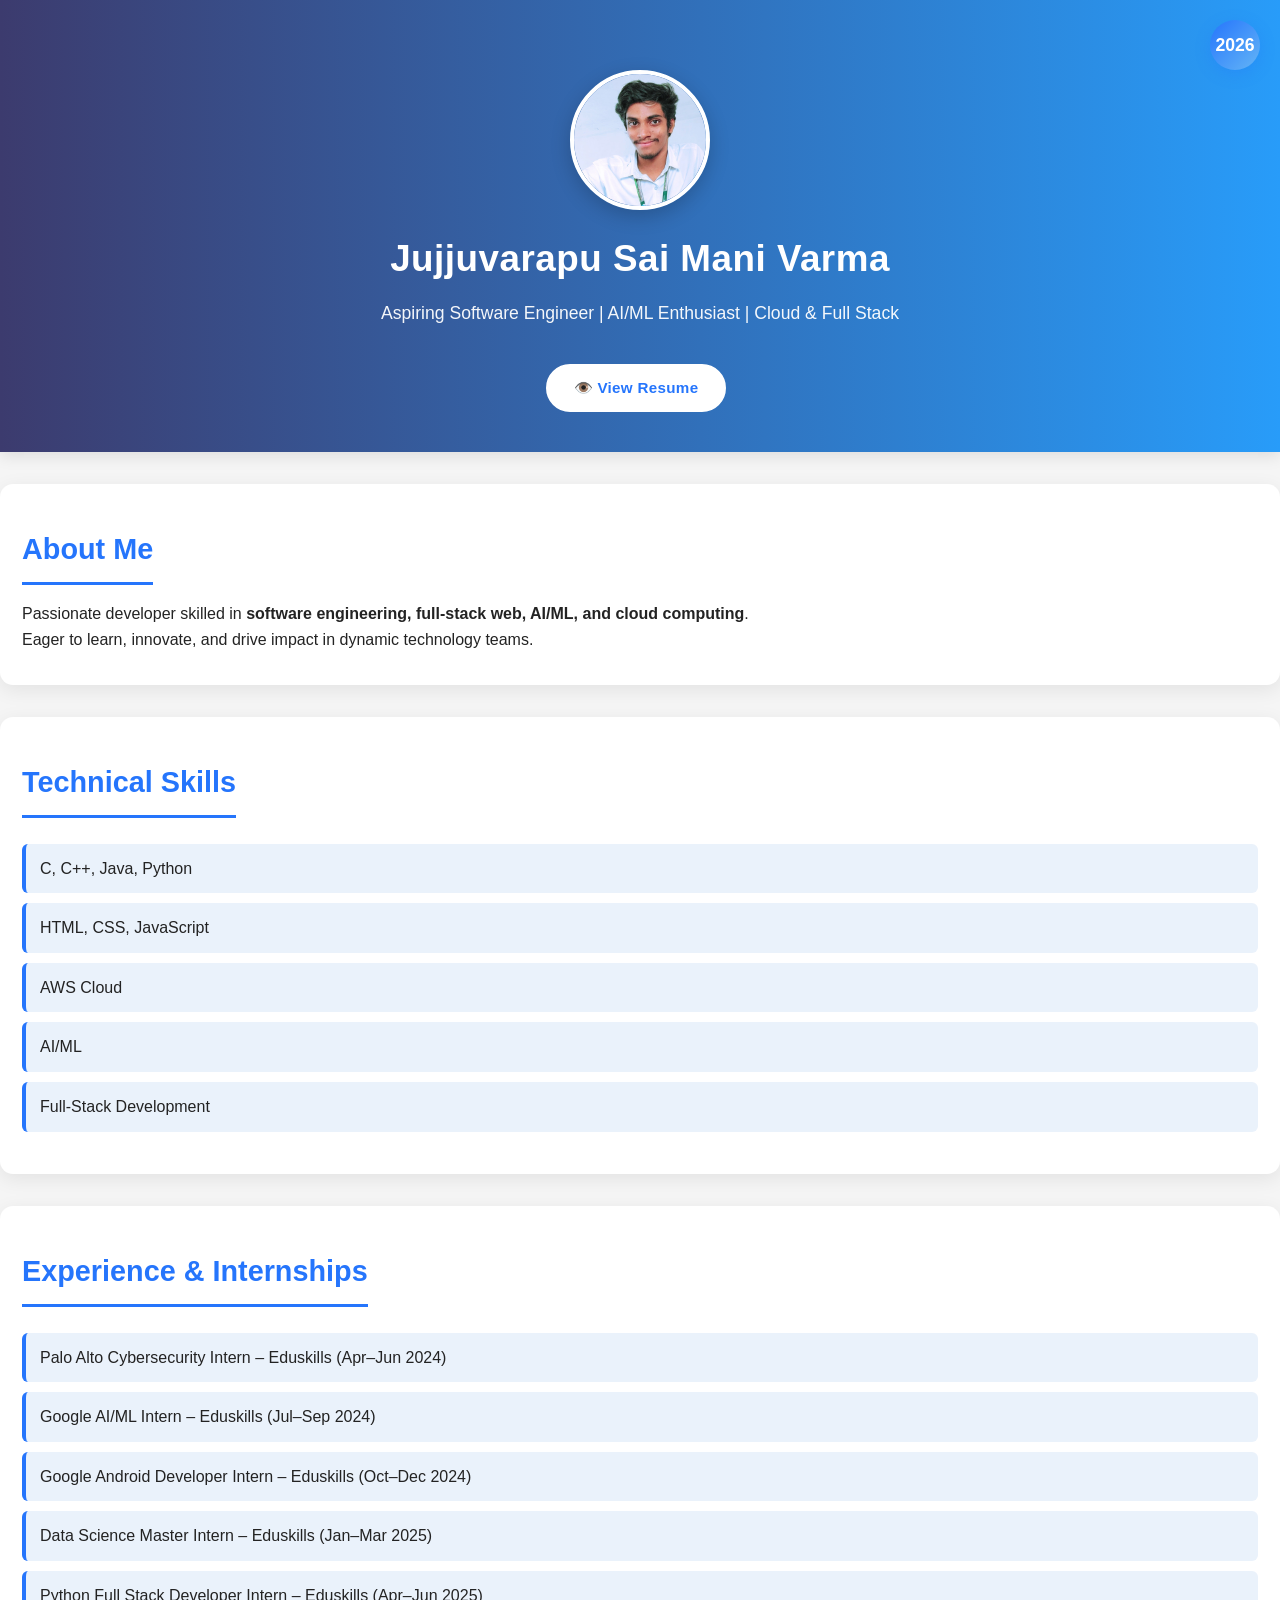
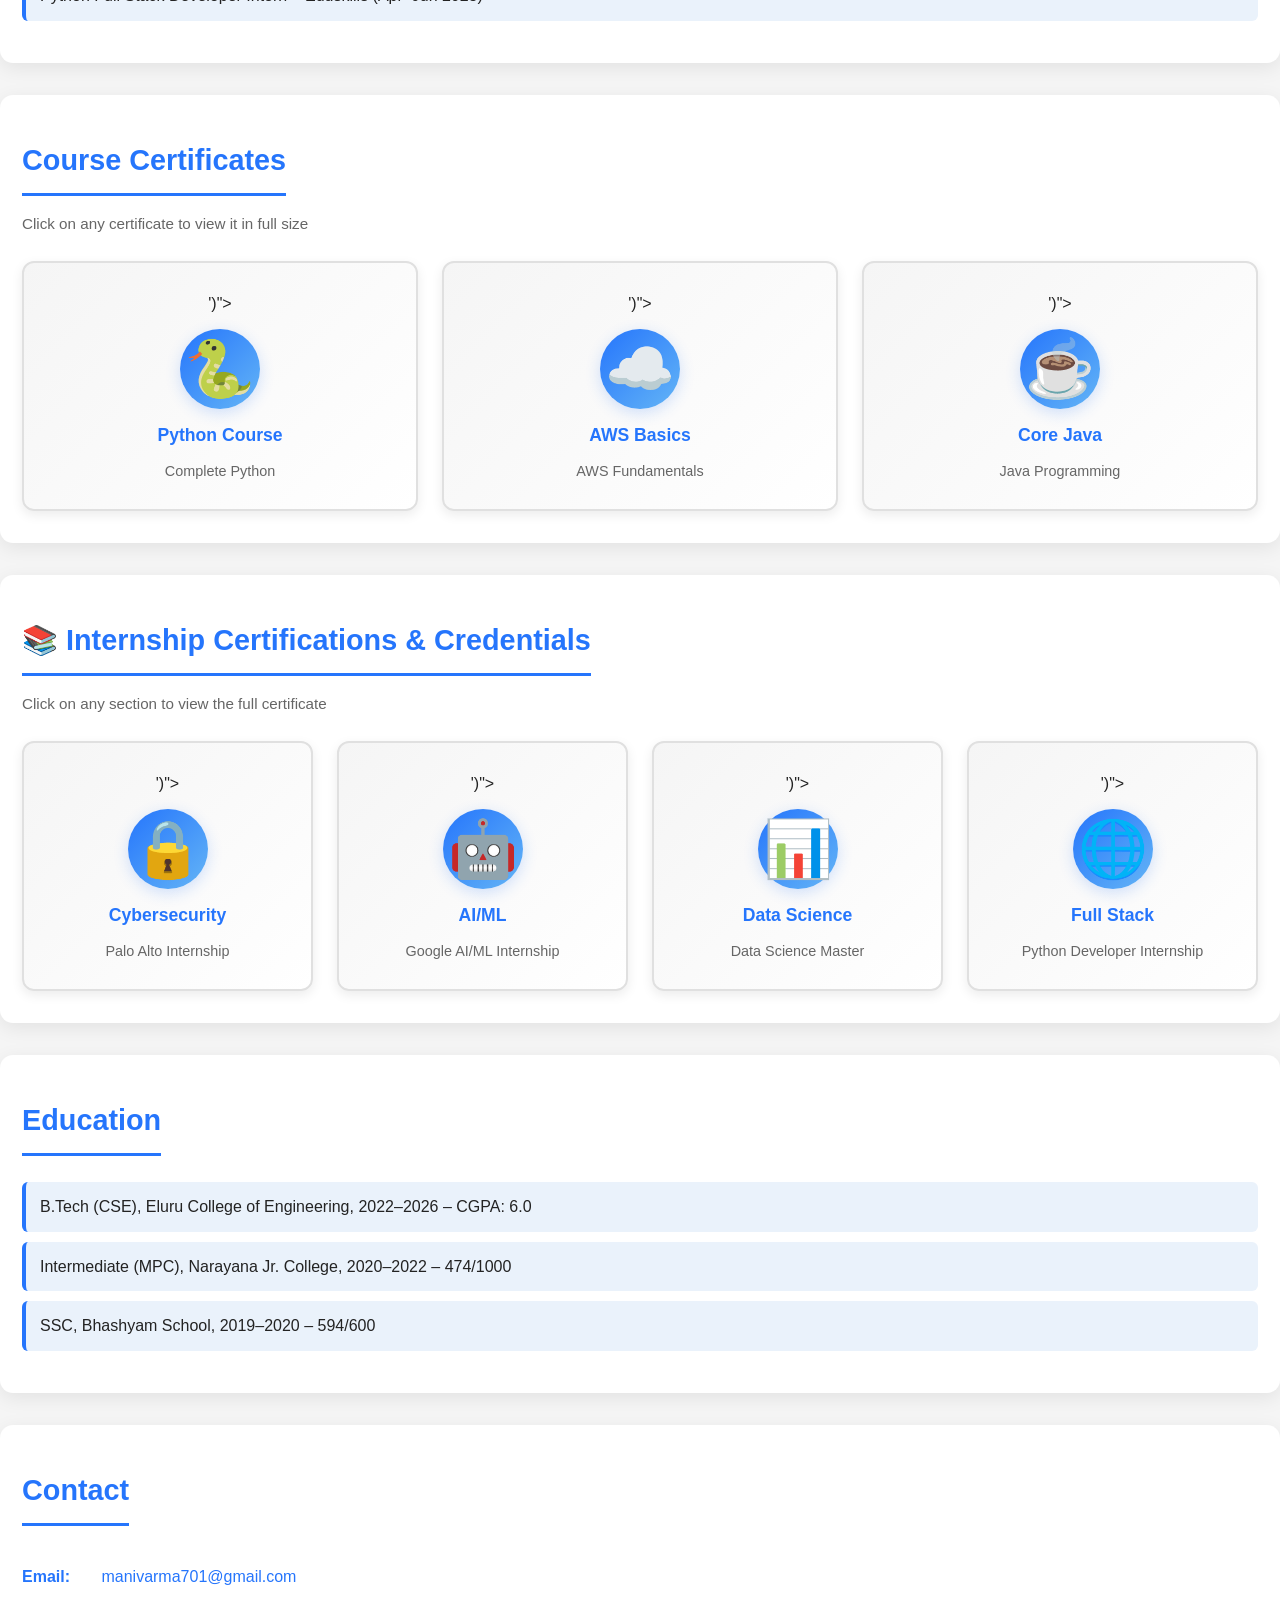
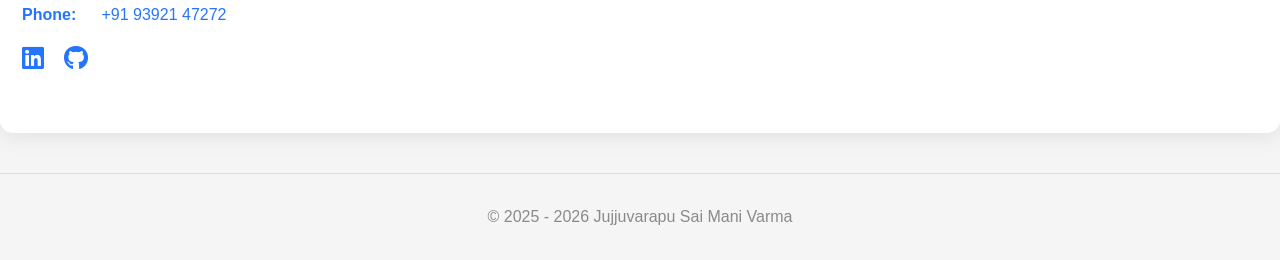
==== index.html @ bc6c0029 "Update footer copyright to display dynamic year range (2025 - current year)" ====
<!DOCTYPE html>
<html lang="en">
<head>
  <meta charset="UTF-8" />
  <meta name="viewport" content="width=device-width, initial-scale=1.0" />
  <title>Jujjuvarapu Sai Mani Varma | Portfolio</title>
  <link rel="stylesheet" href="https://cdnjs.cloudflare.com/ajax/libs/font-awesome/6.4.0/css/all.min.css" />
  <link rel="stylesheet" href="style.css" />
</head>
<body>
  <!-- Modal for certificates -->
  <div id="certModal" class="modal">
    <div class="modal-content">
      <div class="modal-header">
        <h2 id="modalTitle">Certificate</h2>
        <button class="close-btn" onclick="closeCertModal()">&times;</button>
      </div>
      <div class="modal-body" id="modalBody"></div>
    </div>
  </div>

  <header>
    <div class="year-badge" id="yearBadge">2026</div>
    <img src="LinkedIn.jpeg" alt="Profile Picture" class="profile-pic">
    <h1>Jujjuvarapu Sai Mani Varma</h1>
    <p>Aspiring Software Engineer | AI/ML Enthusiast | Cloud & Full Stack</p>
    <a href="My%20Resume.pdf" class="btn btn-outline" target="_blank">👁️ View Resume</a>
  </header>
  
  <section>
    <h2>About Me</h2>
    <p>
      Passionate developer skilled in <b>software engineering, full-stack web, AI/ML, and cloud computing</b>.<br>
      Eager to learn, innovate, and drive impact in dynamic technology teams.
    </p>
  </section>
  
  <section>
    <h2>Technical Skills</h2>
    <ul>
      <li>C, C++, Java, Python</li>
      <li>HTML, CSS, JavaScript</li>
      <li>AWS Cloud</li>
      <li>AI/ML</li>
      <li>Full-Stack Development</li>
    </ul>
  </section>
  
  <section>
    <h2>Experience & Internships</h2>
    <ul>
      <li>Palo Alto Cybersecurity Intern – Eduskills (Apr–Jun 2024)</li>
      <li>Google AI/ML Intern – Eduskills (Jul–Sep 2024)</li>
      <li>Google Android Developer Intern – Eduskills (Oct–Dec 2024)</li>
      <li>Data Science Master Intern – Eduskills (Jan–Mar 2025)</li>
      <li>Python Full Stack Developer Intern – Eduskills (Apr–Jun 2025)</li>
    </ul>
  </section>
  
  <section>
    <h2>Course Certificates</h2>
    <p style="color: #666; font-size: 0.95rem; margin-bottom: 25px;">Click on any certificate to view it in full size</p>
    <div class="cert-grid">
      <div class="cert-card" onclick="openCertModal('🐍 Python Course', '<img src=\"1747713808147-certificate.png\" alt=\"Python Certificate\" style=\"max-width: 100%; border-radius: 8px; box-shadow: 0 4px 15px rgba(0,0,0,0.2);\">')">
        <div class="cert-icon">🐍</div>
        <h4>Python Course</h4>
        <p>Complete Python</p>
      </div>
      <div class="cert-card" onclick="openCertModal('☁️ AWS Basics', '<img src=\"1747713992656-certificate.png\" alt=\"AWS Certificate\" style=\"max-width: 100%; border-radius: 8px; box-shadow: 0 4px 15px rgba(0,0,0,0.2);\">')">
        <div class="cert-icon">☁️</div>
        <h4>AWS Basics</h4>
        <p>AWS Fundamentals</p>
      </div>
      <div class="cert-card" onclick="openCertModal('☕ Core Java', '<img src=\"1747714339048-certificate.png\" alt=\"Java Certificate\" style=\"max-width: 100%; border-radius: 8px; box-shadow: 0 4px 15px rgba(0,0,0,0.2);\">')">
        <div class="cert-icon">☕</div>
        <h4>Core Java</h4>
        <p>Java Programming</p>
      </div>
    </div>
  </section>

  <section>
    <h2>📚 Internship Certifications & Credentials</h2>
    <p style="color: #666; font-size: 0.95rem; margin-bottom: 25px;">Click on any section to view the full certificate</p>
    
    <div class="cert-grid">
      <div class="cert-card" onclick="openCertModal('🔒 Palo Alto Cybersecurity Internship', '<iframe src=\"https://github.com/manivarma701-jpg/portfolio/raw/main/paloalto.pdf\" style=\"width: 100%; height: 600px; border: none; border-radius: 8px;\"></iframe>')">
        <div class="cert-icon">🔒</div>
        <h4>Cybersecurity</h4>
        <p>Palo Alto Internship</p>
      </div>

      <div class="cert-card" onclick="openCertModal('🤖 Google AI/ML Internship', '<iframe src=\"https://github.com/manivarma701-jpg/portfolio/raw/main/google%20ai-ml.pdf\" style=\"width: 100%; height: 600px; border: none; border-radius: 8px;\"></iframe>')">
        <div class="cert-icon">🤖</div>
        <h4>AI/ML</h4>
        <p>Google AI/ML Internship</p>
      </div>

      <div class="cert-card" onclick="openCertModal('📊 Data Science Master Internship', '<iframe src=\"https://github.com/manivarma701-jpg/portfolio/raw/main/data%20science%20master.pdf\" style=\"width: 100%; height: 600px; border: none; border-radius: 8px;\"></iframe>')">
        <div class="cert-icon">📊</div>
        <h4>Data Science</h4>
        <p>Data Science Master</p>
      </div>

      <div class="cert-card" onclick="openCertModal('🌐 Full Stack Python Developer Internship', '<iframe src=\"https://github.com/manivarma701-jpg/portfolio/raw/main/fullstack%20python.pdf\" style=\"width: 100%; height: 600px; border: none; border-radius: 8px;\"></iframe>')">
        <div class="cert-icon">🌐</div>
        <h4>Full Stack</h4>
        <p>Python Developer Internship</p>
      </div>
    </div>
  </section>
  
  <section>
    <h2>Education</h2>
    <ul>
      <li>B.Tech (CSE), Eluru College of Engineering, 2022–2026 – CGPA: 6.0</li>
      <li>Intermediate (MPC), Narayana Jr. College, 2020–2022 – 474/1000</li>
      <li>SSC, Bhashyam School, 2019–2020 – 594/600</li>
    </ul>
  </section>
  
  <section>
    <h2>Contact</h2>
    <div class="contact-list">
      <div><strong>Email:</strong> <a href="mailto:manivarma701@gmail.com">manivarma701@gmail.com</a></div>
      <div><strong>Phone:</strong> <a href="tel:+919392147272">+91 93921 47272</a></div>
      <div class="social" style="margin-top:12px">
        <a href="https://linkedin.com/in/jujjuvarapu-sai-mani-varma-2842a026a" target="_blank" title="LinkedIn"><i class="fab fa-linkedin"></i></a>
        <a href="https://github.com/manivarma701-jpg" target="_blank" title="GitHub"><i class="fab fa-github"></i></a>
      </div>
    </div>
  </section>
  
  <footer>
    &copy; 2025 - <span id="currentYear">2026</span> Jujjuvarapu Sai Mani Varma
  </footer>
  <script>
    // Auto-update year badge
    document.getElementById('yearBadge').textContent = new Date().getFullYear();
    
    // Auto-update footer year
    document.getElementById('currentYear').textContent = new Date().getFullYear();

    function openCertModal(title, content) {
      document.getElementById('modalTitle').textContent = title;
      document.getElementById('modalBody').innerHTML = content;
      document.getElementById('certModal').classList.add('show');
      document.body.style.overflow = 'hidden';
    }

    function closeCertModal() {
      document.getElementById('certModal').classList.remove('show');
      document.body.style.overflow = 'auto';
    }

    // Close modal when clicking outside
    document.getElementById('certModal').addEventListener('click', function(e) {
      if (e.target === this) {
        closeCertModal();
      }
    });

    // Close modal with Escape key
    document.addEventListener('keydown', function(e) {
      if (e.key === 'Escape') {
        closeCertModal();
      }
    });
  </script>
</body>
</html>
---- style.css ----
/* ============================================
   PORTFOLIO STYLESHEET
   ============================================ */

/* Reset and Base Styles */
* {
  margin: 0;
  padding: 0;
  box-sizing: border-box;
}

html {
  scroll-behavior: smooth;
}

body {
  font-family: 'Segoe UI', Tahoma, Geneva, Verdana, sans-serif;
  background: #f5f5f5;
  color: #232323;
  line-height: 1.6;
  transition: background 0.3s ease, color 0.3s ease;
}

/* ============================================
   YEAR BADGE
   ============================================ */
.year-badge {
  position: absolute;
  top: 20px;
  right: 20px;
  background: linear-gradient(135deg, #2575fc, #64b5f6);
  color: white;
  width: 50px;
  height: 50px;
  border-radius: 50%;
  display: flex;
  align-items: center;
  justify-content: center;
  font-weight: 700;
  font-size: 1.1rem;
  box-shadow: 0 4px 15px rgba(37, 117, 252, 0.3);
  animation: fadeIn 0.6s ease-out;
}

/* ============================================
   HEADER SECTION
   ============================================ */
header {
  background: linear-gradient(90deg, #3c3b6e, #289cf9);
  color: white;
  text-align: center;
  padding: 70px 14px 40px 14px;
  box-shadow: 0 4px 15px rgba(0, 0, 0, 0.1);
  position: relative;
}

header .profile-pic {
  width: 140px;
  height: 140px;
  border-radius: 50%;
  border: 4px solid white;
  display: block;
  margin: 0 auto 20px auto;
  object-fit: cover;
  box-shadow: 0 6px 20px rgba(0, 0, 0, 0.2);
  transition: transform 0.3s ease;
}

header .profile-pic:hover {
  transform: scale(1.05);
}

header h1 {
  font-size: 2.3rem;
  margin-bottom: 10px;
  font-weight: 700;
  letter-spacing: 0.5px;
}

header p {
  font-size: 1.1rem;
  margin-bottom: 20px;
  opacity: 0.95;
}

/* ============================================
   BUTTONS
   ============================================ */
.btn {
  background: white;
  color: #2575fc;
  padding: 10px 26px;
  border-radius: 30px;
  margin-top: 17px;
  margin-right: 8px;
  font-weight: 600;
  letter-spacing: 0.02em;
  text-decoration: none;
  display: inline-block;
  border: 2px solid white;
  cursor: pointer;
  transition: all 0.3s ease;
  font-size: 0.95rem;
}

.btn:hover {
  background: #2575fc;
  color: white;
  transform: translateY(-2px);
  box-shadow: 0 6px 20px rgba(37, 117, 252, 0.4);
}

.btn:active {
  transform: translateY(0);
}

header .btn {
  background: white;
  color: #2575fc;
}

section .btn {
  background: #e3f2fd;
  color: #2575fc;
  border: 2px solid #2575fc;
}

section .btn:hover {
  background: #2575fc;
  color: white;
}

/* ============================================
   MAIN CONTENT
   ============================================ */
main {
  max-width: 900px;
  margin: 0 auto;
  padding: 0 14px;
}

section {
  background: white;
  margin: 32px auto;
  border-radius: 13px;
  box-shadow: 0 5px 20px rgba(0, 0, 0, 0.08);
  padding: 42px 22px 32px 22px;
  transition: all 0.3s ease;
}

section:hover {
  box-shadow: 0 10px 30px rgba(0, 0, 0, 0.12);
}

/* ============================================
   HEADINGS
   ============================================ */
h2 {
  color: #2575fc;
  margin: 0 0 16px 0;
  font-size: 1.8rem;
  font-weight: 700;
  border-bottom: 3px solid #2575fc;
  padding-bottom: 10px;
  display: inline-block;
}

/* ============================================
   LISTS
   ============================================ */
ul {
  padding: 0;
  list-style: none;
}

ul li {
  background: #eaf2fb;
  color: #232323;
  padding: 12px 14px;
  margin: 10px 0;
  border-radius: 6px;
  border-left: 4px solid #2575fc;
  transition: all 0.3s ease;
}

ul li:hover {
  background: #d1e7ff;
  transform: translateX(5px);
}

ul li strong {
  color: #2575fc;
  font-weight: 700;
}

/* ============================================
   LINKS
   ============================================ */
a {
  color: #2575fc;
  text-decoration: none;
  transition: color 0.3s ease;
}

a:hover {
  color: #6a11cb;
  text-decoration: underline;
}

/* ============================================
   CERTIFICATE GRID & CARDS
   ============================================ */
.cert-grid {
  display: grid;
  grid-template-columns: repeat(auto-fit, minmax(220px, 1fr));
  gap: 24px;
  margin-top: 20px;
}

.cert-card {
  background: linear-gradient(135deg, #f5f5f5 0%, #ffffff 100%);
  border: 2px solid #e0e0e0;
  border-radius: 12px;
  padding: 28px 20px;
  text-align: center;
  cursor: pointer;
  transition: all 0.3s ease;
  box-shadow: 0 4px 12px rgba(0, 0, 0, 0.08);
  display: flex;
  flex-direction: column;
  align-items: center;
  gap: 12px;
}

.cert-card:hover {
  transform: translateY(-8px);
  box-shadow: 0 12px 24px rgba(37, 117, 252, 0.2);
  border-color: #2575fc;
  background: linear-gradient(135deg, #e3f2fd 0%, #ffffff 100%);
}

.cert-icon {
  font-size: 3.5rem;
  display: flex;
  align-items: center;
  justify-content: center;
  width: 80px;
  height: 80px;
  background: linear-gradient(135deg, #2575fc, #64b5f6);
  border-radius: 50%;
  box-shadow: 0 4px 15px rgba(37, 117, 252, 0.2);
  transition: transform 0.3s ease;
}

.cert-card:hover .cert-icon {
  transform: scale(1.1) rotateZ(10deg);
}

.cert-card h4 {
  color: #2575fc;
  font-size: 1.1rem;
  font-weight: 700;
  margin: 0;
}

.cert-card p {
  color: #666;
  font-size: 0.9rem;
  margin: 0;
  line-height: 1.4;
}

/* ============================================
   CONTACT SECTION
   ============================================ */
.contact-list {
  padding: 10px 0;
}

.contact-list div {
  margin: 12px 0;
  font-size: 1rem;
}

.contact-list strong {
  display: inline-block;
  width: 75px;
  font-weight: 700;
  color: #2575fc;
}

/* ============================================
   SOCIAL LINKS
   ============================================ */
.social {
  display: flex;
  gap: 20px;
}

.social a {
  font-size: 1.55rem;
  color: #2575fc;
  transition: all 0.3s ease;
  display: inline-block;
}

.social a:hover {
  color: #6a11cb;
  transform: scale(1.2) rotate(5deg);
  text-decoration: none;
}

/* ============================================
   MODAL STYLES
   ============================================ */
.modal {
  display: none;
  position: fixed;
  z-index: 2000;
  left: 0;
  top: 0;
  width: 100%;
  height: 100%;
  background-color: rgba(0, 0, 0, 0.6);
  animation: fadeIn 0.3s ease;
}

.modal.show {
  display: flex;
  align-items: center;
  justify-content: center;
}

.modal-content {
  background-color: white;
  border-radius: 12px;
  max-width: 90%;
  max-height: 85vh;
  overflow-y: auto;
  box-shadow: 0 10px 40px rgba(0, 0, 0, 0.3);
  animation: slideIn 0.3s ease;
}

.modal-header {
  display: flex;
  justify-content: space-between;
  align-items: center;
  padding: 20px 24px;
  border-bottom: 2px solid #2575fc;
  background: linear-gradient(90deg, #3c3b6e, #289cf9);
  color: white;
  border-radius: 12px 12px 0 0;
}

.modal-header h2 {
  margin: 0;
  color: white;
  border: none;
  padding: 0;
  font-size: 1.5rem;
}

.close-btn {
  background: none;
  border: none;
  color: white;
  font-size: 28px;
  font-weight: bold;
  cursor: pointer;
  transition: transform 0.2s ease;
  padding: 0;
  width: 30px;
  height: 30px;
  display: flex;
  align-items: center;
  justify-content: center;
}

.close-btn:hover {
  transform: scale(1.2);
}

.modal-body {
  padding: 24px;
  max-height: calc(85vh - 80px);
  overflow-y: auto;
}

.modal-body img {
  max-width: 100%;
  height: auto;
  border-radius: 8px;
}

.modal-body iframe {
  border-radius: 8px;
}

/* ============================================
   FOOTER
   ============================================ */
footer {
  text-align: center;
  padding: 30px 20px;
  background: none;
  color: #8a8a8a;
  margin-top: 40px;
  border-top: 1px solid #ddd;
}

footer p {
  margin: 0;
  font-size: 0.95rem;
}

/* ============================================
   RESPONSIVE DESIGN
   ============================================ */
@media (max-width: 768px) {
  header {
    padding: 50px 15px 30px 15px;
  }

  header h1 {
    font-size: 2rem;
  }

  header p {
    font-size: 1rem;
  }

  header .profile-pic {
    width: 120px;
    height: 120px;
  }

  section {
    padding: 30px 16px 24px 16px;
    margin: 20px auto;
  }

  h2 {
    font-size: 1.5rem;
  }

  .btn {
    padding: 10px 20px;
    font-size: 0.9rem;
    margin: 8px 4px;
  }

  .cert-grid {
    grid-template-columns: repeat(auto-fit, minmax(180px, 1fr));
    gap: 16px;
  }

  .cert-icon {
    font-size: 2.8rem;
    width: 70px;
    height: 70px;
  }

  .contact-list strong {
    display: block;
    margin-bottom: 5px;
    width: 100%;
  }

  .social {
    flex-wrap: wrap;
  }

  .year-badge {
    width: 45px;
    height: 45px;
    font-size: 0.95rem;
    top: 15px;
    right: 15px;
  }
}

@media (max-width: 600px) {
  header {
    padding: 40px 10px 22px 10px;
  }

  header h1 {
    font-size: 1.8rem;
  }

  header p {
    font-size: 0.95rem;
  }

  header .profile-pic {
    width: 100px;
    height: 100px;
    margin: 0 auto 15px auto;
  }

  section {
    padding: 24px 12px 16px 12px;
    border-radius: 10px;
  }

  h2 {
    font-size: 1.3rem;
  }

  ul li {
    padding: 10px 12px;
    font-size: 0.95rem;
  }

  .btn {
    padding: 8px 16px;
    font-size: 0.85rem;
    margin: 6px 2px;
  }

  .cert-grid {
    grid-template-columns: repeat(2, 1fr);
    gap: 12px;
  }

  .cert-card {
    padding: 20px 16px;
  }

  .cert-icon {
    font-size: 2.5rem;
    width: 60px;
    height: 60px;
  }

  .cert-card h4 {
    font-size: 1rem;
  }

  .cert-card p {
    font-size: 0.85rem;
  }

  main {
    padding: 0 10px;
  }

  .year-badge {
    width: 42px;
    height: 42px;
    font-size: 0.9rem;
    top: 12px;
    right: 12px;
  }

  .modal-content {
    max-width: 95%;
    max-height: 90vh;
  }
}

@media (max-width: 400px) {
  .cert-grid {
    grid-template-columns: 1fr;
  }

  header h1 {
    font-size: 1.5rem;
  }

  header p {
    font-size: 0.9rem;
  }

  .year-badge {
    width: 40px;
    height: 40px;
    font-size: 0.85rem;
  }
}

/* ============================================
   ANIMATIONS
   ============================================ */
@keyframes fadeIn {
  from {
    opacity: 0;
  }
  to {
    opacity: 1;
  }
}

@keyframes slideIn {
  from {
    transform: translateY(20px);
    opacity: 0;
  }
  to {
    transform: translateY(0);
    opacity: 1;
  }
}

@keyframes slideInLeft {
  from {
    transform: translateX(-20px);
    opacity: 0;
  }
  to {
    transform: translateX(0);
    opacity: 1;
  }
}

header {
  animation: slideInLeft 0.6s ease-out;
}

section {
  animation: slideIn 0.5s ease-out;
}

/* ============================================
   PRINT STYLES
   ============================================ */
@media print {
  .year-badge {
    display: none;
  }

  body {
    background: white;
    color: black;
  }

  section {
    page-break-inside: avoid;
    box-shadow: none;
    border: 1px solid #ddd;
  }
}

/* ============================================
   ACCESSIBILITY
   ============================================ */
@media (prefers-reduced-motion: reduce) {
  * {
    animation-duration: 0.01ms !important;
    animation-iteration-count: 1 !important;
    transition-duration: 0.01ms !important;
  }
}

/* Focus styles for keyboard navigation */
a:focus,
button:focus {
  outline: 2px solid #2575fc;
  outline-offset: 2px;
}

.cert-card:focus {
  outline: 2px solid #2575fc;
  outline-offset: 2px;
}
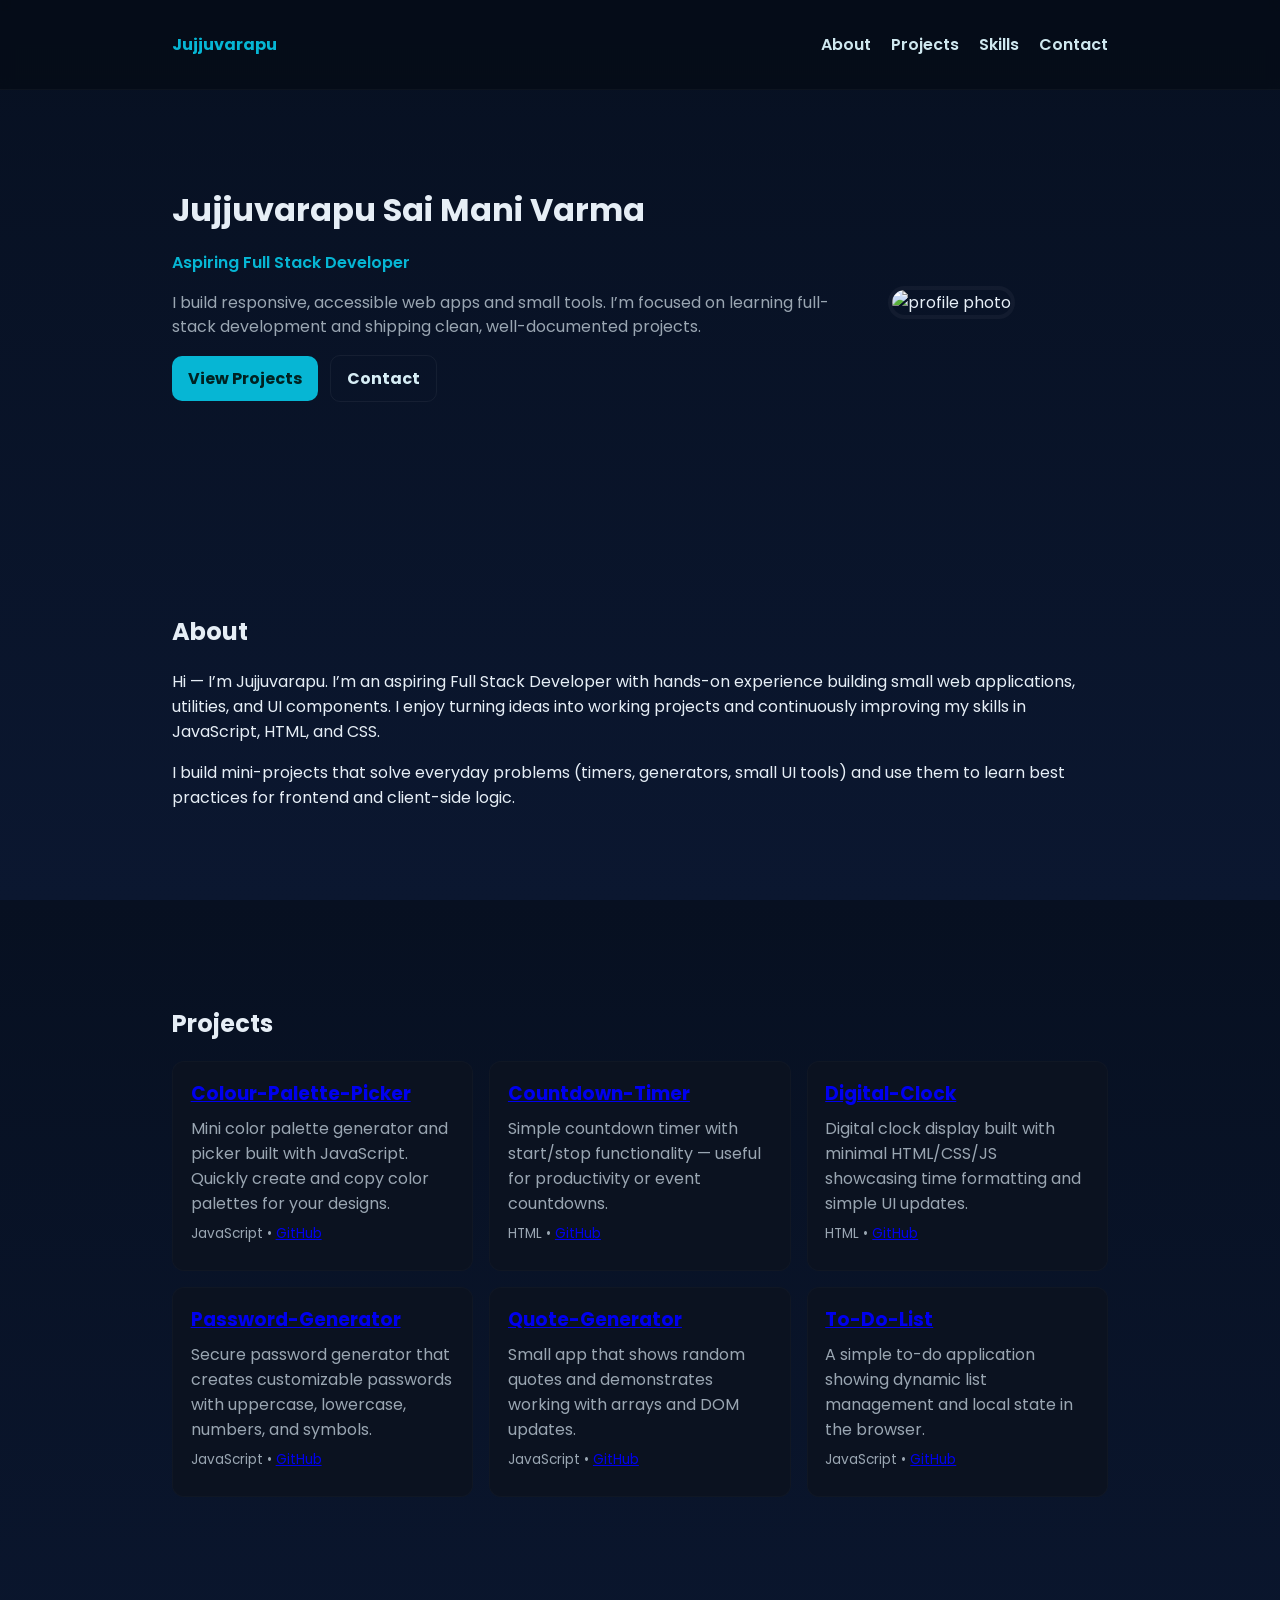
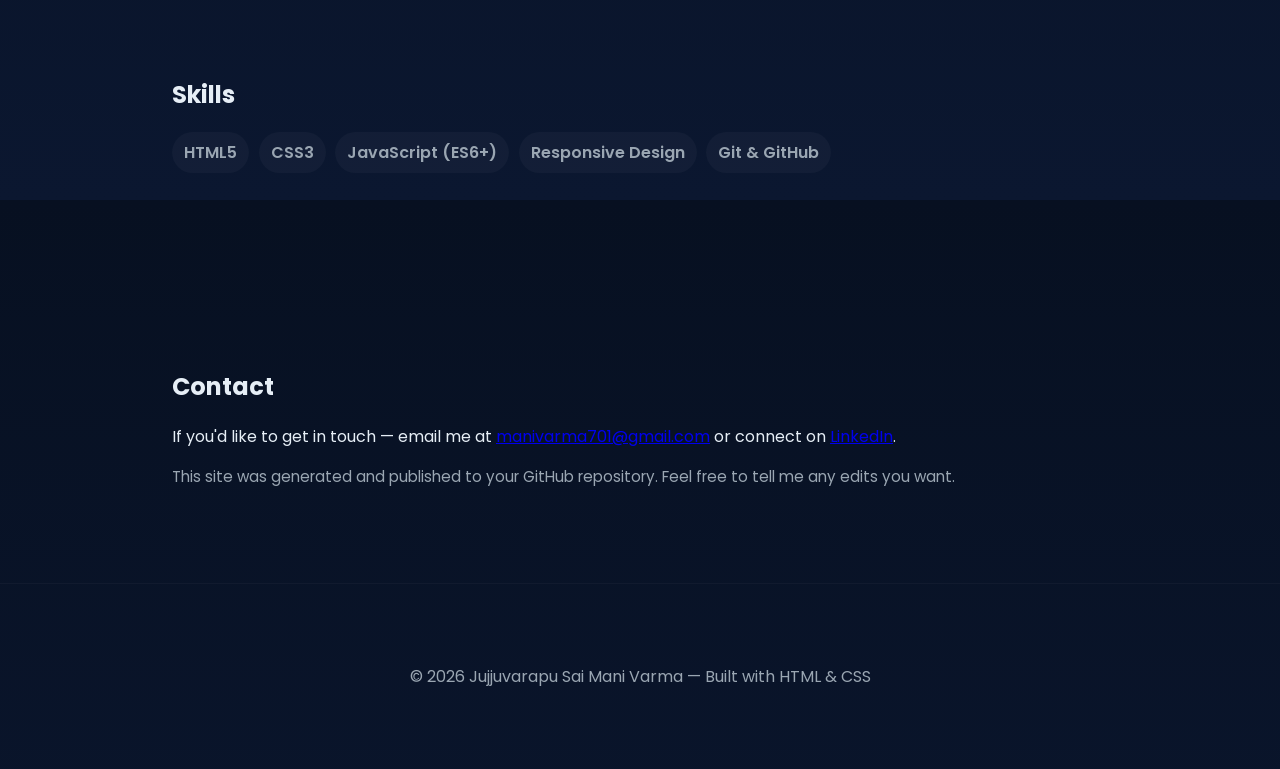
==== commit c4b4f405: "Add generated single-page portfolio (index.html + styles.css)" ====
--- a/index.html
+++ b/index.html
@@ -1,170 +1,135 @@
-<!DOCTYPE html>
+<!doctype html>
 <html lang="en">
 <head>
-  <meta charset="UTF-8" />
-  <meta name="viewport" content="width=device-width, initial-scale=1.0" />
-  <title>Jujjuvarapu Sai Mani Varma | Portfolio</title>
-  <link rel="stylesheet" href="https://cdnjs.cloudflare.com/ajax/libs/font-awesome/6.4.0/css/all.min.css" />
-  <link rel="stylesheet" href="style.css" />
+  <meta charset="utf-8" />
+  <meta name="viewport" content="width=device-width, initial-scale=1" />
+  <title>Jujjuvarapu Sai Mani Varma — Portfolio</title>
+  <link href="https://fonts.googleapis.com/css2?family=Poppins:wght@300;400;600;700&display=swap" rel="stylesheet">
+  <link rel="stylesheet" href="styles.css">
 </head>
 <body>
-  <!-- Modal for certificates -->
-  <div id="certModal" class="modal">
-    <div class="modal-content">
-      <div class="modal-header">
-        <h2 id="modalTitle">Certificate</h2>
-        <button class="close-btn" onclick="closeCertModal()">&times;</button>
+  <header class="nav">
+    <div class="container">
+      <a class="logo" href="#home">Jujjuvarapu</a>
+      <nav>
+        <a href="#about">About</a>
+        <a href="#projects">Projects</a>
+        <a href="#skills">Skills</a>
+        <a href="#contact">Contact</a>
+      </nav>
+    </div>
+  </header>
+
+  <main>
+    <section id="home" class="hero">
+      <div class="container hero-grid">
+        <div class="hero-content">
+          <h1>Jujjuvarapu Sai Mani Varma</h1>
+          <p class="tagline">Aspiring Full Stack Developer</p>
+          <p class="lead">I build responsive, accessible web apps and small tools. I’m focused on learning full-stack development and shipping clean, well-documented projects.</p>
+          <p>
+            <a class="btn" href="#projects">View Projects</a>
+            <a class="btn ghost" href="#contact">Contact</a>
+          </p>
+        </div>
+        <div class="hero-photo">
+          <img src="https://avatars.githubusercontent.com/u/221798114?v=4" alt="profile photo">
+        </div>
       </div>
-      <div class="modal-body" id="modalBody"></div>
+    </section>
+
+    <section id="about" class="about">
+      <div class="container">
+        <h2>About</h2>
+        <p>Hi — I’m Jujjuvarapu. I’m an aspiring Full Stack Developer with hands-on experience building small web applications, utilities, and UI components. I enjoy turning ideas into working projects and continuously improving my skills in JavaScript, HTML, and CSS.</p>
+        <p>I build mini-projects that solve everyday problems (timers, generators, small UI tools) and use them to learn best practices for frontend and client-side logic.</p>
+      </div>
+    </section>
+
+    <section id="projects" class="projects">
+      <div class="container">
+        <h2>Projects</h2>
+        <div class="grid">
+
+          <article class="card">
+            <h3><a href="https://github.com/manivarma701-jpg/Colour-Palette-Picker" target="_blank" rel="noopener">Colour-Palette-Picker</a></h3>
+            <p>Mini color palette generator and picker built with JavaScript. Quickly create and copy color palettes for your designs.</p>
+            <p class="meta">JavaScript • <a href="https://github.com/manivarma701-jpg/Colour-Palette-Picker" target="_blank">GitHub</a></p>
+          </article>
+
+          <article class="card">
+            <h3><a href="https://github.com/manivarma701-jpg/Countdown-Timer" target="_blank" rel="noopener">Countdown-Timer</a></h3>
+            <p>Simple countdown timer with start/stop functionality — useful for productivity or event countdowns.</p>
+            <p class="meta">HTML • <a href="https://github.com/manivarma701-jpg/Countdown-Timer" target="_blank">GitHub</a></p>
+          </article>
+
+          <article class="card">
+            <h3><a href="https://github.com/manivarma701-jpg/Digital-Clock" target="_blank" rel="noopener">Digital-Clock</a></h3>
+            <p>Digital clock display built with minimal HTML/CSS/JS showcasing time formatting and simple UI updates.</p>
+            <p class="meta">HTML • <a href="https://github.com/manivarma701-jpg/Digital-Clock" target="_blank">GitHub</a></p>
+          </article>
+
+          <article class="card">
+            <h3><a href="https://github.com/manivarma701-jpg/Password-Generator" target="_blank" rel="noopener">Password-Generator</a></h3>
+            <p>Secure password generator that creates customizable passwords with uppercase, lowercase, numbers, and symbols.</p>
+            <p class="meta">JavaScript • <a href="https://github.com/manivarma701-jpg/Password-Generator" target="_blank">GitHub</a></p>
+          </article>
+
+          <article class="card">
+            <h3><a href="https://github.com/manivarma701-jpg/Quote-Generator" target="_blank" rel="noopener">Quote-Generator</a></h3>
+            <p>Small app that shows random quotes and demonstrates working with arrays and DOM updates.</p>
+            <p class="meta">JavaScript • <a href="https://github.com/manivarma701-jpg/Quote-Generator" target="_blank">GitHub</a></p>
+          </article>
+
+          <article class="card">
+            <h3><a href="https://github.com/manivarma701-jpg/To-Do-List" target="_blank" rel="noopener">To-Do-List</a></h3>
+            <p>A simple to-do application showing dynamic list management and local state in the browser.</p>
+            <p class="meta">JavaScript • <a href="https://github.com/manivarma701-jpg/To-Do-List" target="_blank">GitHub</a></p>
+          </article>
+
+        </div>
+      </div>
+    </section>
+
+    <section id="skills" class="skills">
+      <div class="container">
+        <h2>Skills</h2>
+        <ul class="skill-list">
+          <li>HTML5</li>
+          <li>CSS3</li>
+          <li>JavaScript (ES6+)</li>
+          <li>Responsive Design</li>
+          <li>Git & GitHub</li>
+        </ul>
+      </div>
+    </section>
+
+    <section id="contact" class="contact">
+      <div class="container">
+        <h2>Contact</h2>
+        <p>If you'd like to get in touch — email me at <a href="mailto:manivarma701@gmail.com">manivarma701@gmail.com</a> or connect on <a href="https://www.linkedin.com/in/jujjuvarapu-sai-mani-varma-2842a026a" target="_blank">LinkedIn</a>.</p>
+        <p class="note">This site was generated and published to your GitHub repository. Feel free to tell me any edits you want.</p>
+      </div>
+    </section>
+
+  </main>
+
+  <footer class="site-footer">
+    <div class="container">
+      <p>© 2026 Jujjuvarapu Sai Mani Varma — Built with HTML & CSS</p>
     </div>
-  </div>
+  </footer>
 
-  <header>
-    <div class="year-badge" id="yearBadge">2026</div>
-    <img src="LinkedIn.jpeg" alt="Profile Picture" class="profile-pic">
-    <h1>Jujjuvarapu Sai Mani Varma</h1>
-    <p>Aspiring Software Engineer | AI/ML Enthusiast | Cloud & Full Stack</p>
-    <a href="My%20Resume.pdf" class="btn btn-outline" target="_blank">👁️ View Resume</a>
-  </header>
-  
-  <section>
-    <h2>About Me</h2>
-    <p>
-      Passionate developer skilled in <b>software engineering, full-stack web, AI/ML, and cloud computing</b>.<br>
-      Eager to learn, innovate, and drive impact in dynamic technology teams.
-    </p>
-  </section>
-  
-  <section>
-    <h2>Technical Skills</h2>
-    <ul>
-      <li>C, C++, Java, Python</li>
-      <li>HTML, CSS, JavaScript</li>
-      <li>AWS Cloud</li>
-      <li>AI/ML</li>
-      <li>Full-Stack Development</li>
-    </ul>
-  </section>
-  
-  <section>
-    <h2>Experience & Internships</h2>
-    <ul>
-      <li>Palo Alto Cybersecurity Intern – Eduskills (Apr–Jun 2024)</li>
-      <li>Google AI/ML Intern – Eduskills (Jul–Sep 2024)</li>
-      <li>Google Android Developer Intern – Eduskills (Oct–Dec 2024)</li>
-      <li>Data Science Master Intern – Eduskills (Jan–Mar 2025)</li>
-      <li>Python Full Stack Developer Intern – Eduskills (Apr–Jun 2025)</li>
-    </ul>
-  </section>
-  
-  <section>
-    <h2>Course Certificates</h2>
-    <p style="color: #666; font-size: 0.95rem; margin-bottom: 25px;">Click on any certificate to view it in full size</p>
-    <div class="cert-grid">
-      <div class="cert-card" onclick="openCertModal('🐍 Python Course', '<img src=\"1747713808147-certificate.png\" alt=\"Python Certificate\" style=\"max-width: 100%; border-radius: 8px; box-shadow: 0 4px 15px rgba(0,0,0,0.2);\">')">
-        <div class="cert-icon">🐍</div>
-        <h4>Python Course</h4>
-        <p>Complete Python</p>
-      </div>
-      <div class="cert-card" onclick="openCertModal('☁️ AWS Basics', '<img src=\"1747713992656-certificate.png\" alt=\"AWS Certificate\" style=\"max-width: 100%; border-radius: 8px; box-shadow: 0 4px 15px rgba(0,0,0,0.2);\">')">
-        <div class="cert-icon">☁️</div>
-        <h4>AWS Basics</h4>
-        <p>AWS Fundamentals</p>
-      </div>
-      <div class="cert-card" onclick="openCertModal('☕ Core Java', '<img src=\"1747714339048-certificate.png\" alt=\"Java Certificate\" style=\"max-width: 100%; border-radius: 8px; box-shadow: 0 4px 15px rgba(0,0,0,0.2);\">')">
-        <div class="cert-icon">☕</div>
-        <h4>Core Java</h4>
-        <p>Java Programming</p>
-      </div>
-    </div>
-  </section>
-
-  <section>
-    <h2>📚 Internship Certifications & Credentials</h2>
-    <p style="color: #666; font-size: 0.95rem; margin-bottom: 25px;">Click on any section to view the full certificate</p>
-    
-    <div class="cert-grid">
-      <div class="cert-card" onclick="openCertModal('🔒 Palo Alto Cybersecurity Internship', '<iframe src=\"https://github.com/manivarma701-jpg/portfolio/raw/main/paloalto.pdf\" style=\"width: 100%; height: 600px; border: none; border-radius: 8px;\"></iframe>')">
-        <div class="cert-icon">🔒</div>
-        <h4>Cybersecurity</h4>
-        <p>Palo Alto Internship</p>
-      </div>
-
-      <div class="cert-card" onclick="openCertModal('🤖 Google AI/ML Internship', '<iframe src=\"https://github.com/manivarma701-jpg/portfolio/raw/main/google%20ai-ml.pdf\" style=\"width: 100%; height: 600px; border: none; border-radius: 8px;\"></iframe>')">
-        <div class="cert-icon">🤖</div>
-        <h4>AI/ML</h4>
-        <p>Google AI/ML Internship</p>
-      </div>
-
-      <div class="cert-card" onclick="openCertModal('📊 Data Science Master Internship', '<iframe src=\"https://github.com/manivarma701-jpg/portfolio/raw/main/data%20science%20master.pdf\" style=\"width: 100%; height: 600px; border: none; border-radius: 8px;\"></iframe>')">
-        <div class="cert-icon">📊</div>
-        <h4>Data Science</h4>
-        <p>Data Science Master</p>
-      </div>
-
-      <div class="cert-card" onclick="openCertModal('🌐 Full Stack Python Developer Internship', '<iframe src=\"https://github.com/manivarma701-jpg/portfolio/raw/main/fullstack%20python.pdf\" style=\"width: 100%; height: 600px; border: none; border-radius: 8px;\"></iframe>')">
-        <div class="cert-icon">🌐</div>
-        <h4>Full Stack</h4>
-        <p>Python Developer Internship</p>
-      </div>
-    </div>
-  </section>
-  
-  <section>
-    <h2>Education</h2>
-    <ul>
-      <li>B.Tech (CSE), Eluru College of Engineering, 2022–2026 – CGPA: 6.0</li>
-      <li>Intermediate (MPC), Narayana Jr. College, 2020–2022 – 474/1000</li>
-      <li>SSC, Bhashyam School, 2019–2020 – 594/600</li>
-    </ul>
-  </section>
-  
-  <section>
-    <h2>Contact</h2>
-    <div class="contact-list">
-      <div><strong>Email:</strong> <a href="mailto:manivarma701@gmail.com">manivarma701@gmail.com</a></div>
-      <div><strong>Phone:</strong> <a href="tel:+919392147272">+91 93921 47272</a></div>
-      <div class="social" style="margin-top:12px">
-        <a href="https://linkedin.com/in/jujjuvarapu-sai-mani-varma-2842a026a" target="_blank" title="LinkedIn"><i class="fab fa-linkedin"></i></a>
-        <a href="https://github.com/manivarma701-jpg" target="_blank" title="GitHub"><i class="fab fa-github"></i></a>
-      </div>
-    </div>
-  </section>
-  
-  <footer>
-    &copy; 2025 - <span id="currentYear">2026</span> Jujjuvarapu Sai Mani Varma
-  </footer>
   <script>
-    // Auto-update year badge
-    document.getElementById('yearBadge').textContent = new Date().getFullYear();
-    
-    // Auto-update footer year
-    document.getElementById('currentYear').textContent = new Date().getFullYear();
-
-    function openCertModal(title, content) {
-      document.getElementById('modalTitle').textContent = title;
-      document.getElementById('modalBody').innerHTML = content;
-      document.getElementById('certModal').classList.add('show');
-      document.body.style.overflow = 'hidden';
-    }
-
-    function closeCertModal() {
-      document.getElementById('certModal').classList.remove('show');
-      document.body.style.overflow = 'auto';
-    }
-
-    // Close modal when clicking outside
-    document.getElementById('certModal').addEventListener('click', function(e) {
-      if (e.target === this) {
-        closeCertModal();
-      }
-    });
-
-    // Close modal with Escape key
-    document.addEventListener('keydown', function(e) {
-      if (e.key === 'Escape') {
-        closeCertModal();
-      }
+    // Smooth scroll for internal links
+    document.querySelectorAll('a[href^="#"]').forEach(a=>{
+      a.addEventListener('click', e=>{
+        const href = a.getAttribute('href');
+        if(href.length>1){
+          e.preventDefault();
+          document.querySelector(href).scrollIntoView({behavior:'smooth'});
+        }
+      });
     });
   </script>
 </body>
--- a/styles.css
+++ b/styles.css
@@ -0,0 +1,28 @@
+/* styles.css */
+:root{--bg:#0f1724;--card:#0b1220;--accent:#06b6d4;--muted:#9aa6b2;--glass: rgba(255,255,255,0.03)}
+*{box-sizing:border-box}
+html,body{height:100%;margin:0;font-family:'Poppins',system-ui,-apple-system,'Segoe UI',Roboto,'Helvetica Neue',Arial; background:linear-gradient(180deg,#071021 0%, #0b1730 100%);color:#e6eef6}
+.container{max-width:1000px;margin:0 auto;padding:2rem}
+.nav{backdrop-filter:blur(6px);position:sticky;top:0;background:rgba(6,9,14,0.45);border-bottom:1px solid rgba(255,255,255,0.03)}
+.nav .container{display:flex;align-items:center;justify-content:space-between}
+.logo{font-weight:700;color:var(--accent);text-decoration:none}
+nav a{color:#cfe8ef;margin-left:1rem;text-decoration:none;font-weight:600}
+.hero{padding:4rem 0}
+.hero-grid{display:grid;grid-template-columns:1fr 220px;gap:2rem;align-items:center}
+.hero h1{font-size:2rem;margin:0}
+.tagline{color:var(--accent);font-weight:600}
+.lead{color:var(--muted);line-height:1.5}
+.hero-photo img{width:200px;height:200px;border-radius:18px;object-fit:cover;border:4px solid rgba(255,255,255,0.04)}
+.btn{display:inline-block;background:var(--accent);color:#022;padding:10px 16px;border-radius:10px;text-decoration:none;font-weight:700;margin-right:0.5rem}
+.btn.ghost{background:transparent;border:1px solid rgba(255,255,255,0.05);color:#d7eef6}
+.about, .projects, .skills, .contact{padding:3rem 0}
+.projects .grid{display:grid;grid-template-columns:repeat(auto-fit,minmax(260px,1fr));gap:1rem}
+.card{background:var(--card);padding:1.1rem;border-radius:12px;border:1px solid rgba(255,255,255,0.02)}
+.card h3{margin:0 0 .5rem 0}
+.card p{margin:0 0 .5rem 0;color:var(--muted)}
+.meta{font-size:.85rem;color:#9fb7bd}
+.skill-list{display:flex;flex-wrap:wrap;gap:.6rem;padding:0;list-style:none}
+.skill-list li{background:var(--glass);padding:.5rem .75rem;border-radius:999px;color:var(--muted);font-weight:600}
+.site-footer{padding:2rem 0;border-top:1px solid rgba(255,255,255,0.03);text-align:center;color:var(--muted)}
+.note{color:var(--muted);font-size:.95rem}
+@media (max-width:760px){.hero-grid{grid-template-columns:1fr;}.hero-photo{display:flex;justify-content:center;margin-top:1rem}.hero-photo img{width:160px;height:160px}}
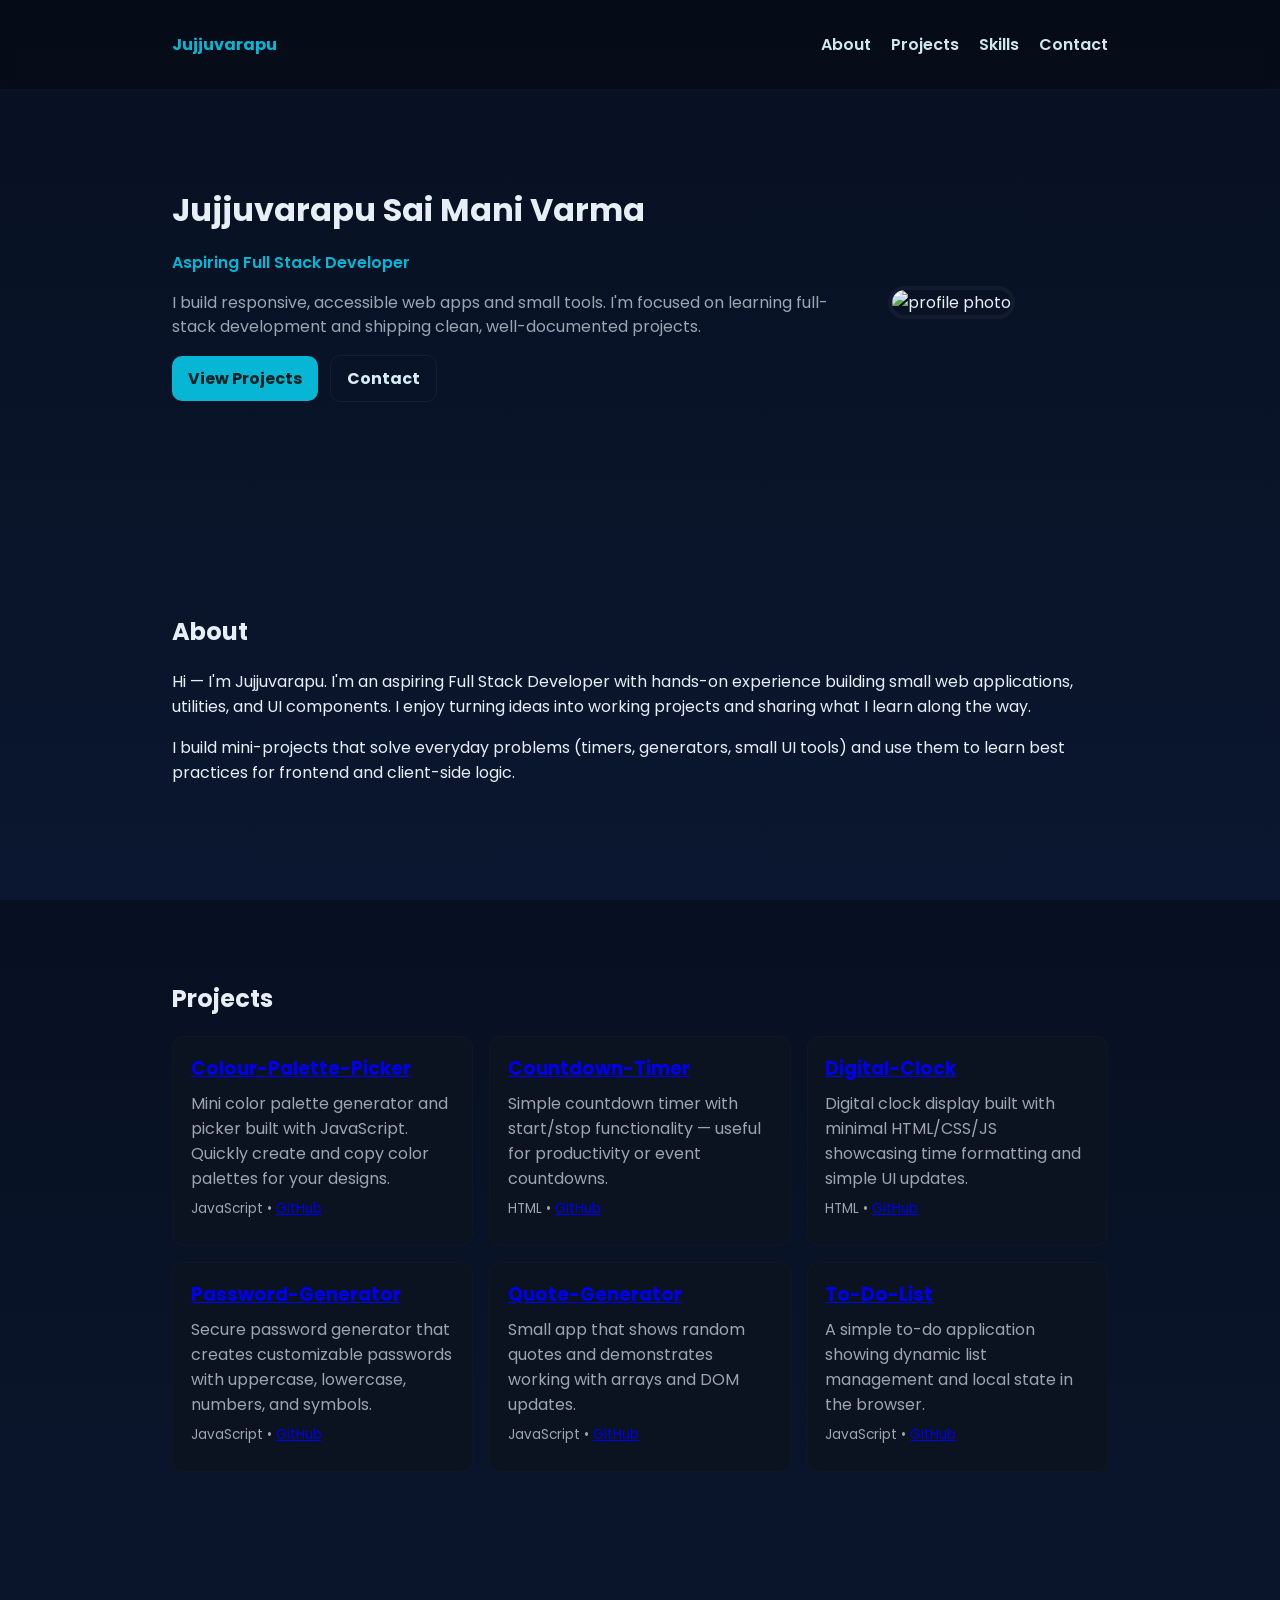
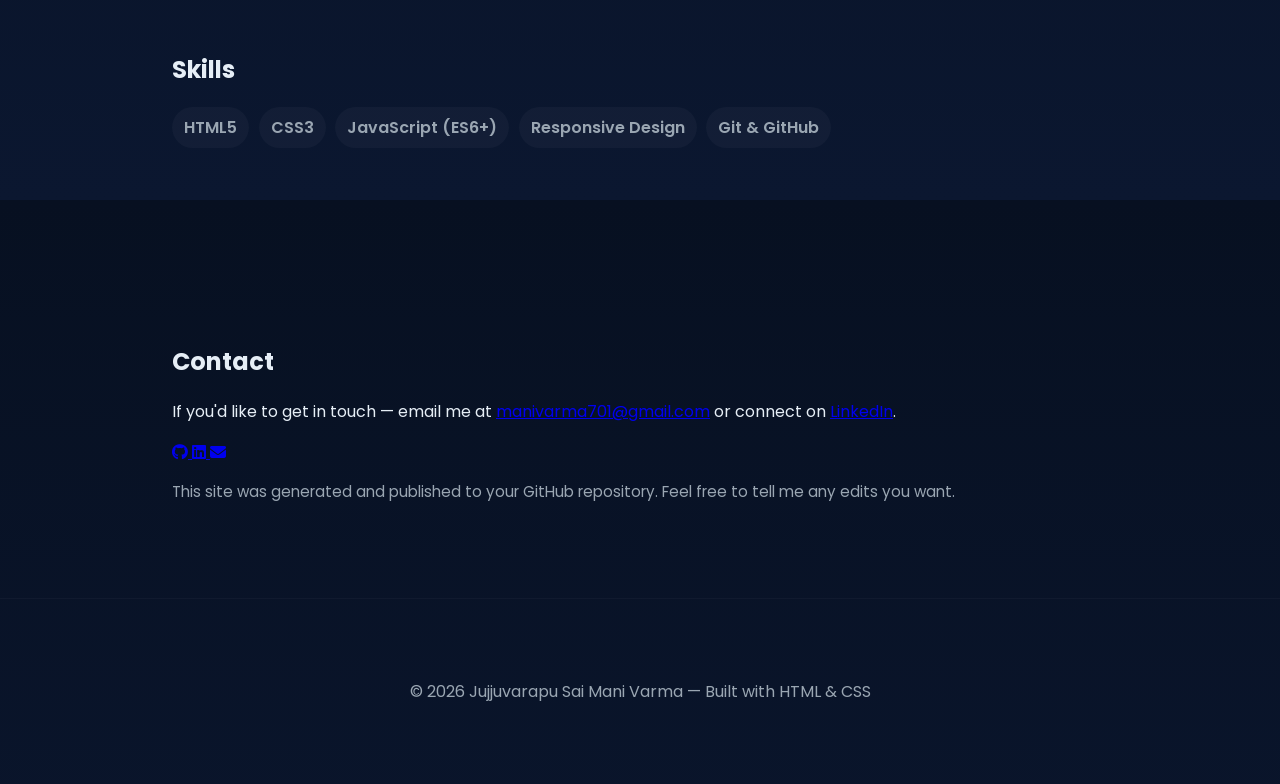
==== commit 0ed3938e: "Add social media icons (GitHub, LinkedIn, Email) to contact section" ====
--- a/index.html
+++ b/index.html
@@ -5,6 +5,7 @@
   <meta name="viewport" content="width=device-width, initial-scale=1" />
   <title>Jujjuvarapu Sai Mani Varma — Portfolio</title>
   <link href="https://fonts.googleapis.com/css2?family=Poppins:wght@300;400;600;700&display=swap" rel="stylesheet">
+  <link rel="stylesheet" href="https://cdnjs.cloudflare.com/ajax/libs/font-awesome/6.4.0/css/all.min.css" integrity="sha512-iecdLmaskl7CVJkEZSMUkrQ6usKd7185RwfV8CI0DclZch9/a34WGryDbyproktXODUpdLoDijL27uNc960UAVg==" crossorigin="anonymous" referrerpolicy="no-referrer" />
   <link rel="stylesheet" href="styles.css">
 </head>
 <body>
@@ -26,7 +27,7 @@
         <div class="hero-content">
           <h1>Jujjuvarapu Sai Mani Varma</h1>
           <p class="tagline">Aspiring Full Stack Developer</p>
-          <p class="lead">I build responsive, accessible web apps and small tools. I’m focused on learning full-stack development and shipping clean, well-documented projects.</p>
+          <p class="lead">I build responsive, accessible web apps and small tools. I'm focused on learning full-stack development and shipping clean, well-documented projects.</p>
           <p>
             <a class="btn" href="#projects">View Projects</a>
             <a class="btn ghost" href="#contact">Contact</a>
@@ -41,7 +42,7 @@
     <section id="about" class="about">
       <div class="container">
         <h2>About</h2>
-        <p>Hi — I’m Jujjuvarapu. I’m an aspiring Full Stack Developer with hands-on experience building small web applications, utilities, and UI components. I enjoy turning ideas into working projects and continuously improving my skills in JavaScript, HTML, and CSS.</p>
+        <p>Hi — I'm Jujjuvarapu. I'm an aspiring Full Stack Developer with hands-on experience building small web applications, utilities, and UI components. I enjoy turning ideas into working projects and sharing what I learn along the way.</p>
         <p>I build mini-projects that solve everyday problems (timers, generators, small UI tools) and use them to learn best practices for frontend and client-side logic.</p>
       </div>
     </section>
@@ -107,7 +108,21 @@
     <section id="contact" class="contact">
       <div class="container">
         <h2>Contact</h2>
-        <p>If you'd like to get in touch — email me at <a href="mailto:manivarma701@gmail.com">manivarma701@gmail.com</a> or connect on <a href="https://www.linkedin.com/in/jujjuvarapu-sai-mani-varma-2842a026a" target="_blank">LinkedIn</a>.</p>
+        <p>If you'd like to get in touch — email me at <a href="mailto:manivarma701@gmail.com">manivarma701@gmail.com</a> or connect on <a href="https://www.linkedin.com/in/jujjuvarapu-sai-mani-varma-2842a026a">LinkedIn</a>.</p>
+        
+        <!-- Social Media Icons -->
+        <div class="social-links">
+          <a href="https://github.com/manivarma701-jpg" target="_blank" rel="noopener" class="social-icon" title="GitHub">
+            <i class="fab fa-github"></i>
+          </a>
+          <a href="https://www.linkedin.com/in/jujjuvarapu-sai-mani-varma-2842a026a" target="_blank" rel="noopener" class="social-icon" title="LinkedIn">
+            <i class="fab fa-linkedin"></i>
+          </a>
+          <a href="mailto:manivarma701@gmail.com" class="social-icon" title="Email">
+            <i class="fas fa-envelope"></i>
+          </a>
+        </div>
+
         <p class="note">This site was generated and published to your GitHub repository. Feel free to tell me any edits you want.</p>
       </div>
     </section>
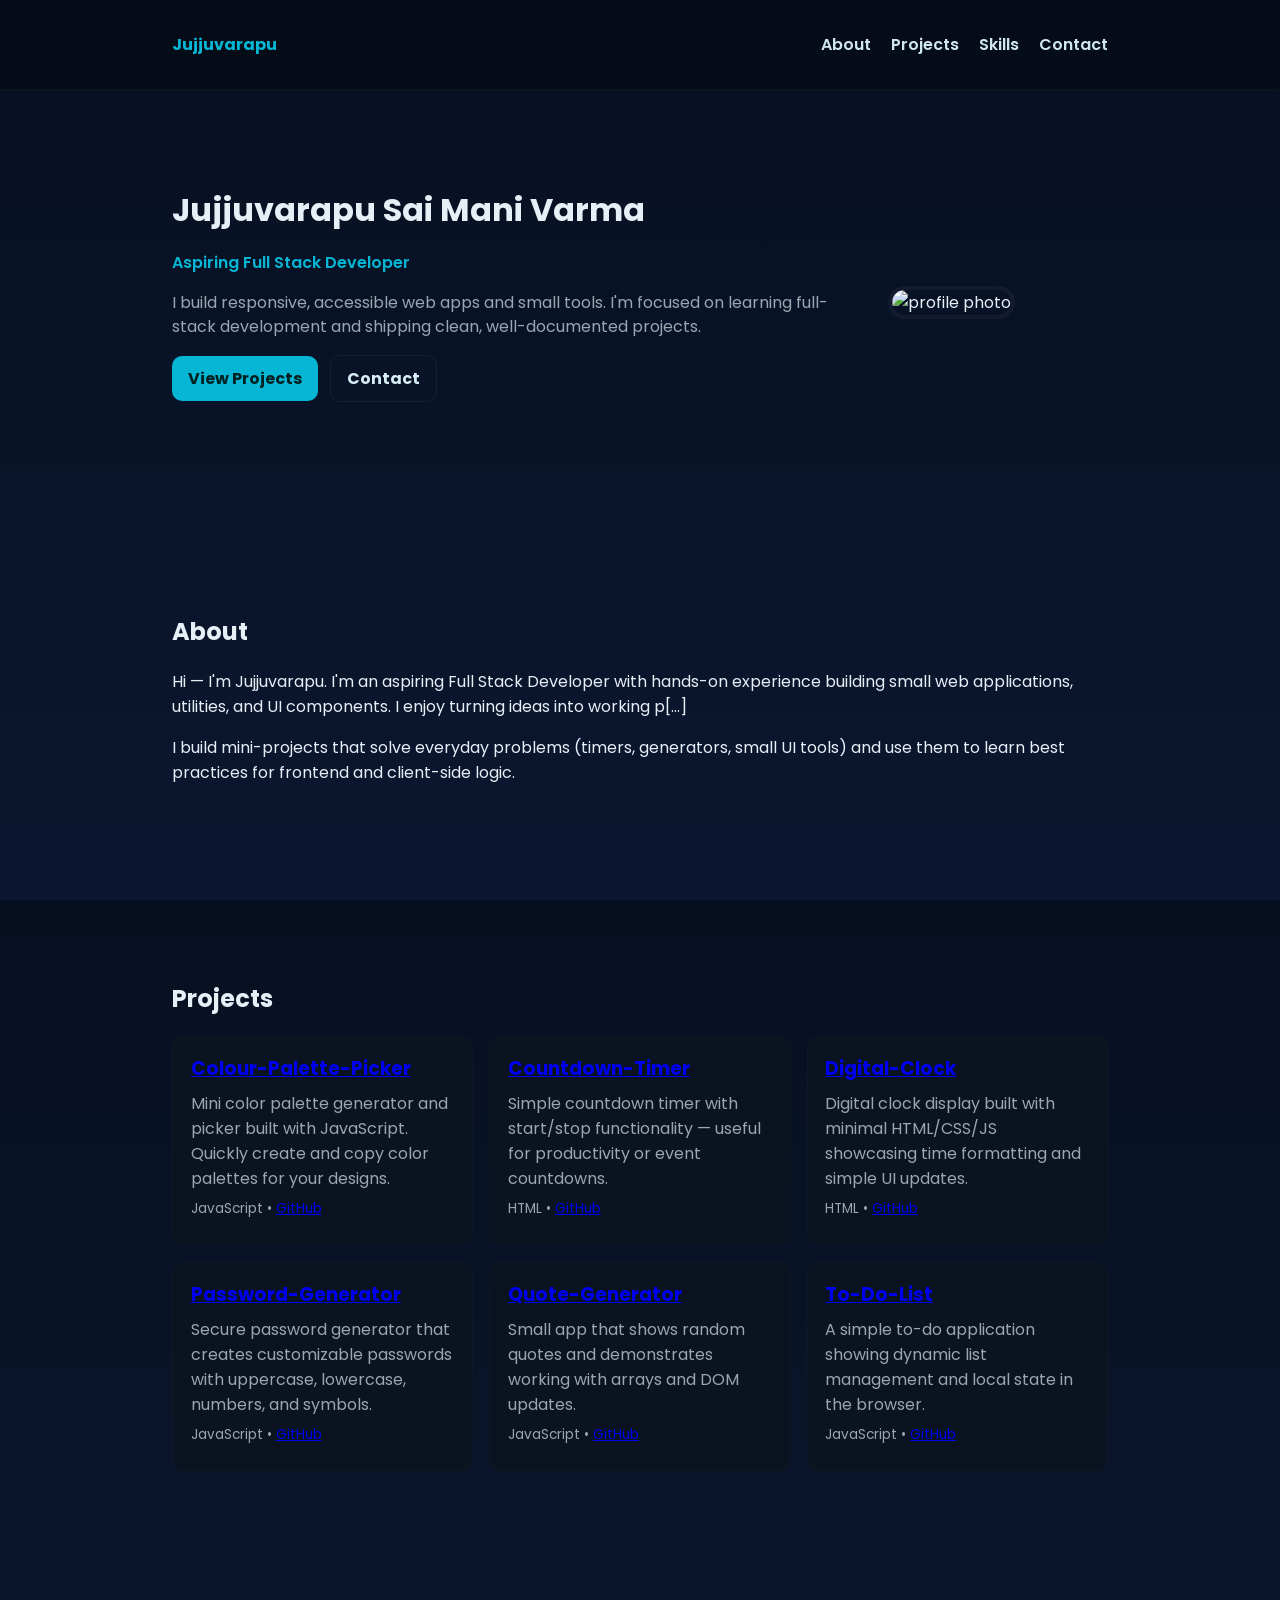
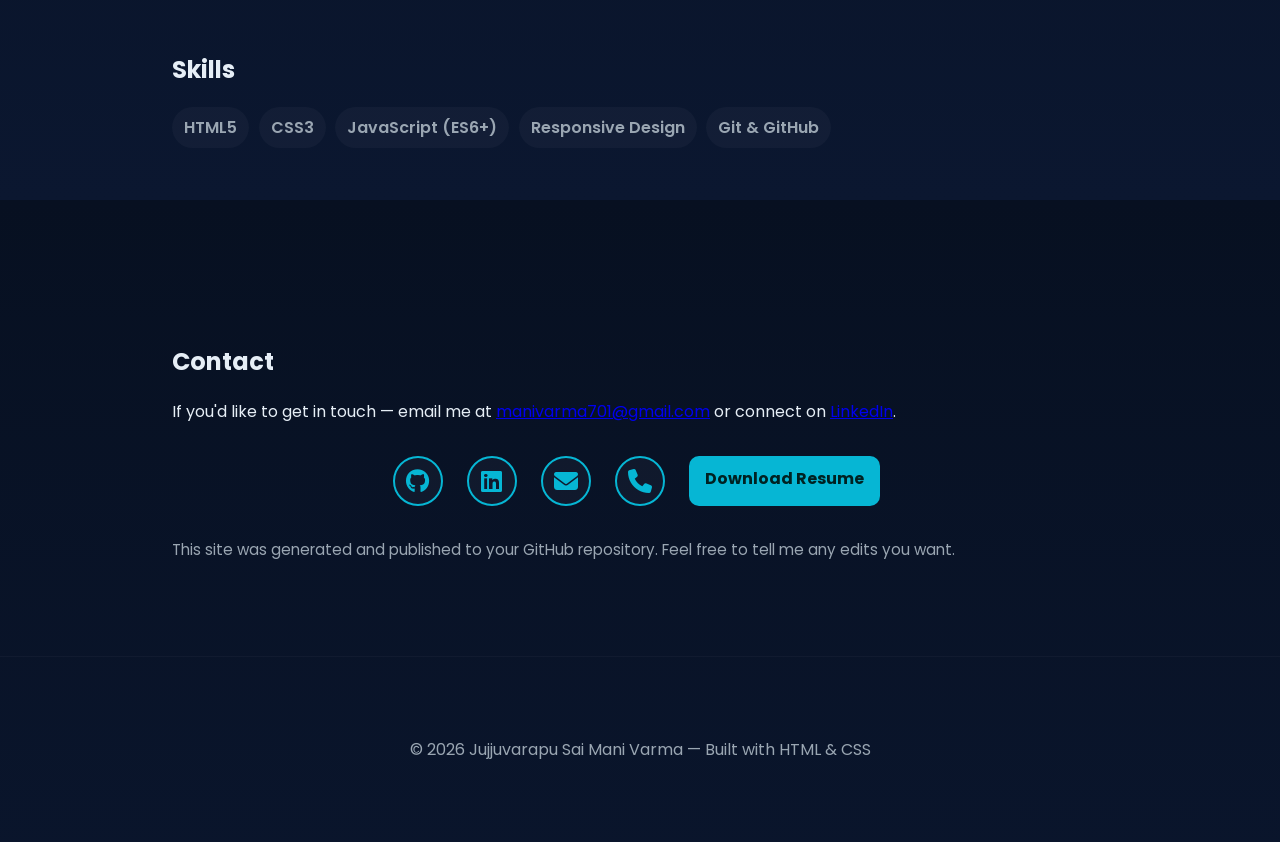
==== commit 57b22a37: "Add social icons (GitHub, LinkedIn, Email, Phone) and Resume download button in contact section" ====
--- a/index.html
+++ b/index.html
@@ -5,7 +5,7 @@
   <meta name="viewport" content="width=device-width, initial-scale=1" />
   <title>Jujjuvarapu Sai Mani Varma — Portfolio</title>
   <link href="https://fonts.googleapis.com/css2?family=Poppins:wght@300;400;600;700&display=swap" rel="stylesheet">
-  <link rel="stylesheet" href="https://cdnjs.cloudflare.com/ajax/libs/font-awesome/6.4.0/css/all.min.css" integrity="sha512-iecdLmaskl7CVJkEZSMUkrQ6usKd7185RwfV8CI0DclZch9/a34WGryDbyproktXODUpdLoDijL27uNc960UAVg==" crossorigin="anonymous" referrerpolicy="no-referrer" />
+  <link rel="stylesheet" href="https://cdnjs.cloudflare.com/ajax/libs/font-awesome/6.4.0/css/all.min.css" integrity="sha512-iecdLmaskl7CVJkEZSMUkrQ6usKd7185RwfV8CI0DclZch9/a34WGryDbyproktXODUpdLoDi0Xy7N6o1RzW+Q==" crossorigin="anonymous" referrerpolicy="no-referrer" />
   <link rel="stylesheet" href="styles.css">
 </head>
 <body>
@@ -42,7 +42,7 @@
     <section id="about" class="about">
       <div class="container">
         <h2>About</h2>
-        <p>Hi — I'm Jujjuvarapu. I'm an aspiring Full Stack Developer with hands-on experience building small web applications, utilities, and UI components. I enjoy turning ideas into working projects and sharing what I learn along the way.</p>
+        <p>Hi — I'm Jujjuvarapu. I'm an aspiring Full Stack Developer with hands-on experience building small web applications, utilities, and UI components. I enjoy turning ideas into working p[...]</p>
         <p>I build mini-projects that solve everyday problems (timers, generators, small UI tools) and use them to learn best practices for frontend and client-side logic.</p>
       </div>
     </section>
@@ -111,15 +111,25 @@
         <p>If you'd like to get in touch — email me at <a href="mailto:manivarma701@gmail.com">manivarma701@gmail.com</a> or connect on <a href="https://www.linkedin.com/in/jujjuvarapu-sai-mani-varma-2842a026a">LinkedIn</a>.</p>
         
         <!-- Social Media Icons -->
-        <div class="social-links">
-          <a href="https://github.com/manivarma701-jpg" target="_blank" rel="noopener" class="social-icon" title="GitHub">
-            <i class="fab fa-github"></i>
+        <div class="social-links" role="navigation" aria-label="Social links">
+          <a href="https://github.com/manivarma701-jpg" target="_blank" rel="noopener" class="social-icon" title="GitHub" aria-label="GitHub">
+            <i class="fab fa-github" aria-hidden="true"></i>
           </a>
-          <a href="https://www.linkedin.com/in/jujjuvarapu-sai-mani-varma-2842a026a" target="_blank" rel="noopener" class="social-icon" title="LinkedIn">
-            <i class="fab fa-linkedin"></i>
+
+          <a href="https://www.linkedin.com/in/jujjuvarapu-sai-mani-varma-2842a026a" target="_blank" rel="noopener" class="social-icon" title="LinkedIn" aria-label="LinkedIn">
+            <i class="fab fa-linkedin" aria-hidden="true"></i>
           </a>
-          <a href="mailto:manivarma701@gmail.com" class="social-icon" title="Email">
-            <i class="fas fa-envelope"></i>
+
+          <a href="mailto:manivarma701@gmail.com" class="social-icon" title="Email" aria-label="Email">
+            <i class="fas fa-envelope" aria-hidden="true"></i>
+          </a>
+
+          <a href="tel:+919332147272" class="social-icon" title="Call" aria-label="Phone">
+            <i class="fas fa-phone" aria-hidden="true"></i>
+          </a>
+
+          <a href="./My%20Resume.pdf" target="_blank" rel="noopener" class="btn" title="Download Resume" download="Jujjuvarapu_Sai_Mani_Varma_Resume.pdf">
+            Download Resume
           </a>
         </div>
 
--- a/styles.css
+++ b/styles.css
@@ -23,6 +23,13 @@
 .meta{font-size:.85rem;color:#9fb7bd}
 .skill-list{display:flex;flex-wrap:wrap;gap:.6rem;padding:0;list-style:none}
 .skill-list li{background:var(--glass);padding:.5rem .75rem;border-radius:999px;color:var(--muted);font-weight:600}
+
+/* Social Media Icons Styling */
+.social-links{display:flex;justify-content:center;gap:1.5rem;margin:2rem 0;flex-wrap:wrap}
+.social-icon{display:inline-flex;align-items:center;justify-content:center;width:50px;height:50px;border-radius:50%;background:var(--glass);color:var(--accent);text-decoration:none;border:2px solid var(--accent);transition:all 0.3s ease}
+.social-icon:hover{background:var(--accent);color:#0f1724;transform:scale(1.1)}
+.social-icon i{font-size:1.5rem}
+
 .site-footer{padding:2rem 0;border-top:1px solid rgba(255,255,255,0.03);text-align:center;color:var(--muted)}
 .note{color:var(--muted);font-size:.95rem}
 @media (max-width:760px){.hero-grid{grid-template-columns:1fr;}.hero-photo{display:flex;justify-content:center;margin-top:1rem}.hero-photo img{width:160px;height:160px}}
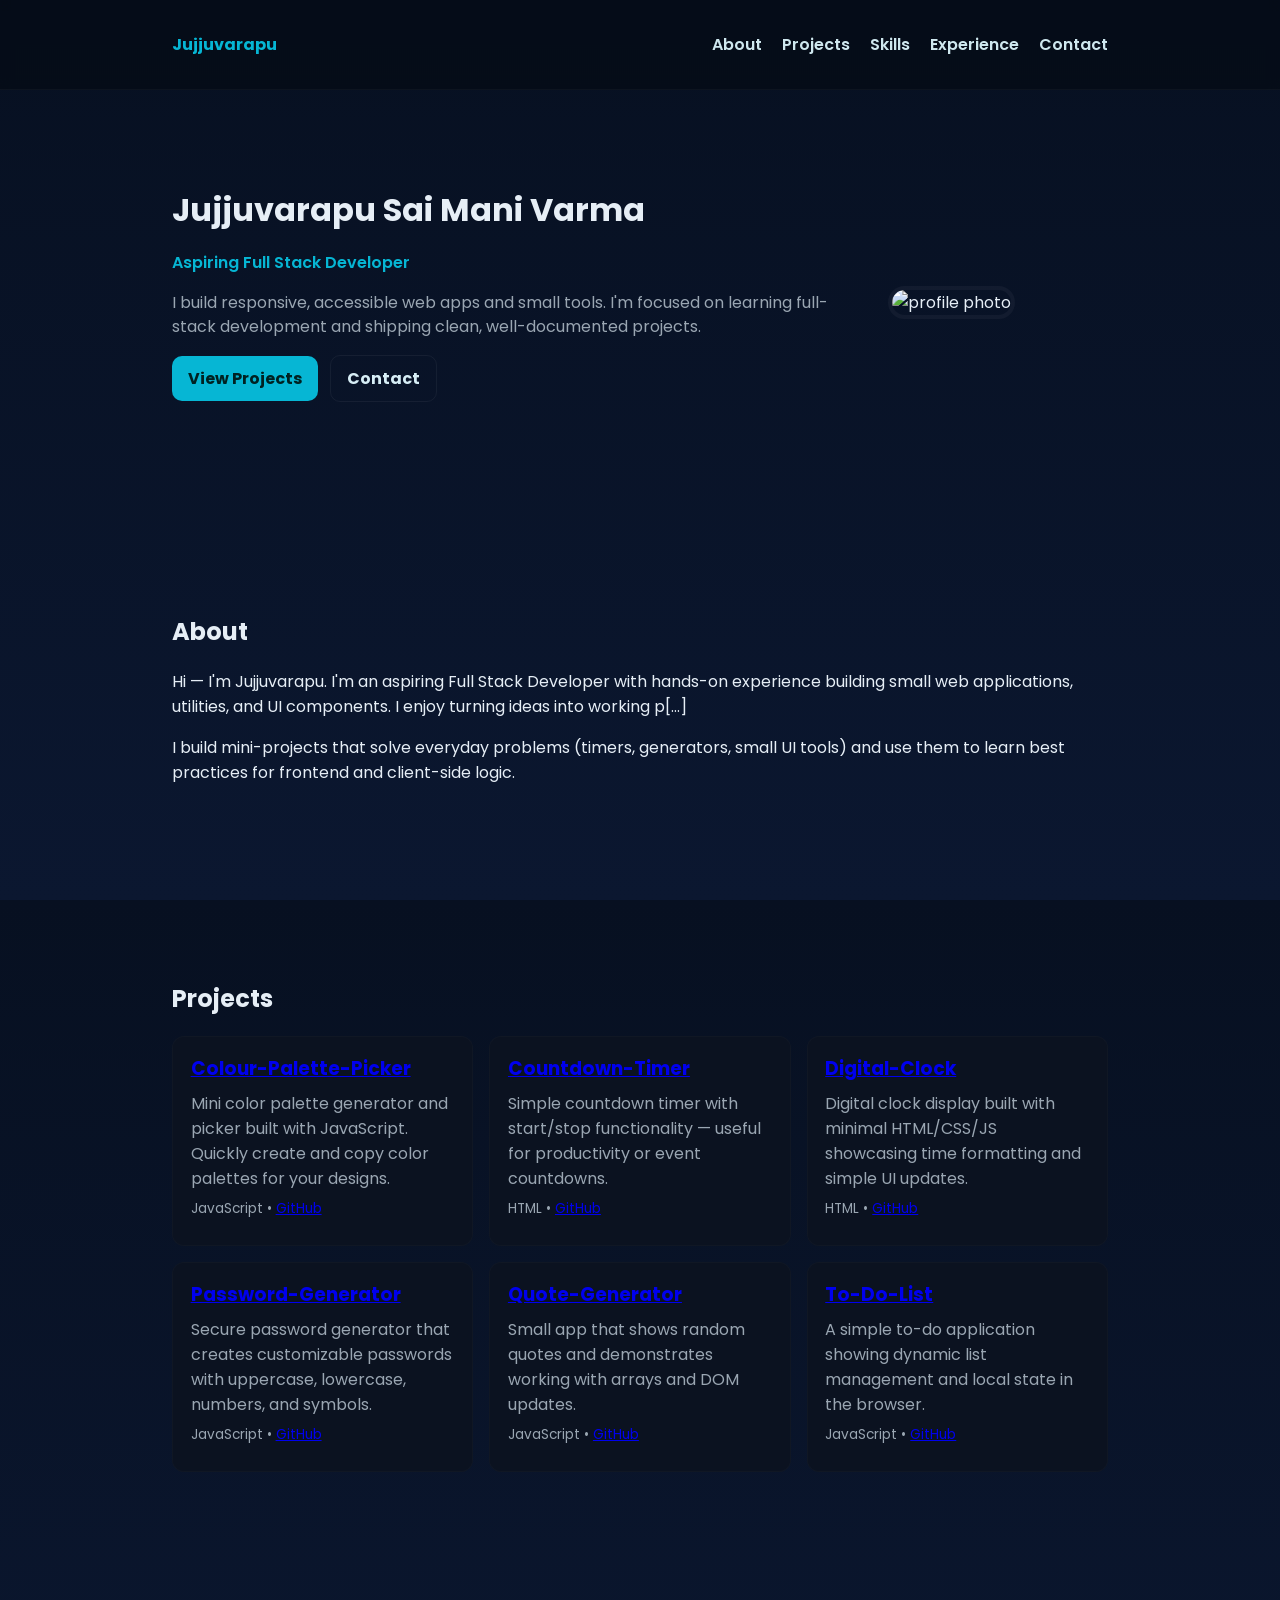
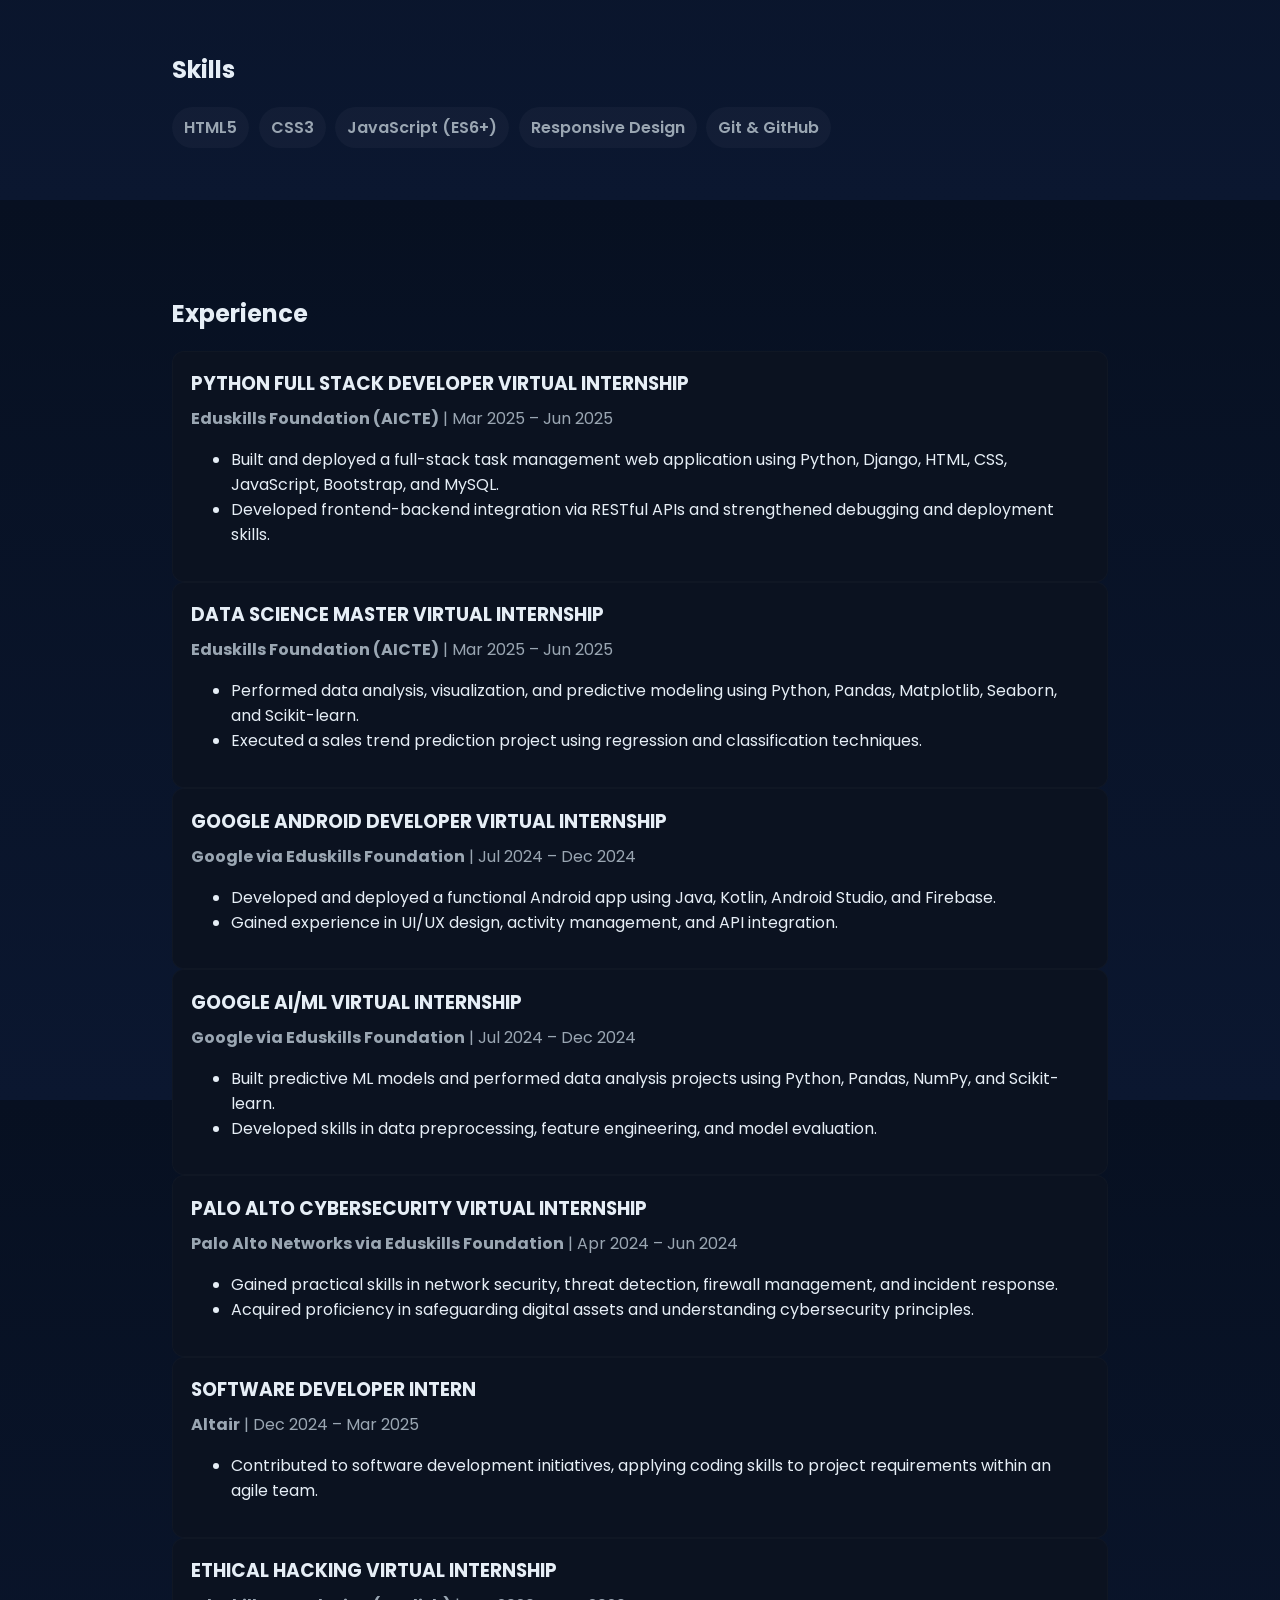
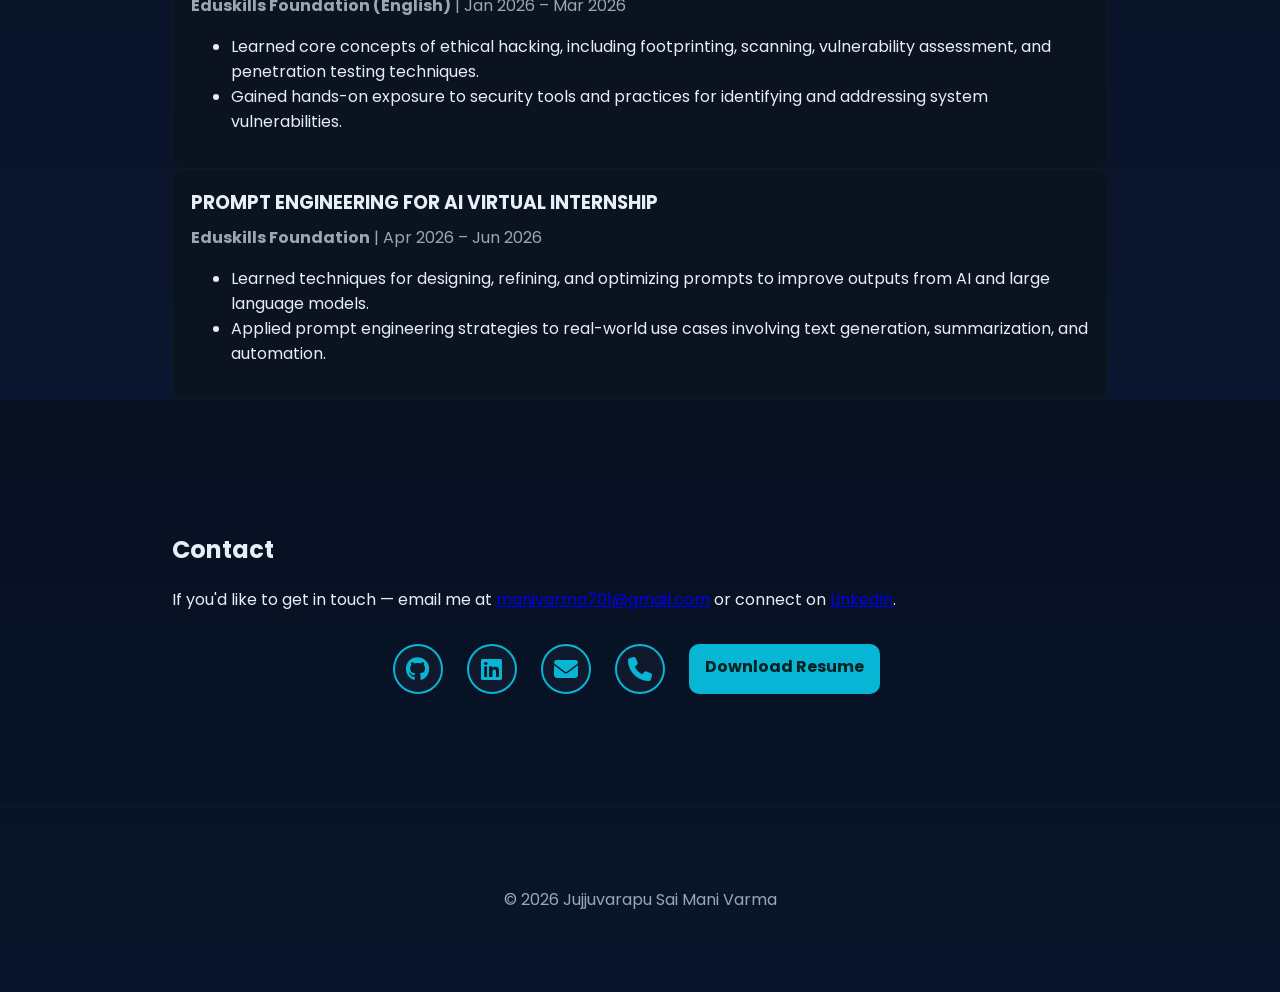
==== commit 66670b70: "Remove generated-site note and 'Built with HTML & CSS'; add Experience section with internships" ====
--- a/index.html
+++ b/index.html
@@ -16,6 +16,7 @@
         <a href="#about">About</a>
         <a href="#projects">Projects</a>
         <a href="#skills">Skills</a>
+        <a href="#experience">Experience</a>
         <a href="#contact">Contact</a>
       </nav>
     </div>
@@ -105,6 +106,84 @@
       </div>
     </section>
 
+    <section id="experience" class="experience">
+      <div class="container">
+        <h2>Experience</h2>
+
+        <article class="card">
+          <h3>PYTHON FULL STACK DEVELOPER VIRTUAL INTERNSHIP</h3>
+          <p><strong>Eduskills Foundation (AICTE)</strong> | Mar 2025 – Jun 2025</p>
+          <ul>
+            <li>Built and deployed a full-stack task management web application using Python, Django, HTML, CSS, JavaScript, Bootstrap, and MySQL.</li>
+            <li>Developed frontend-backend integration via RESTful APIs and strengthened debugging and deployment skills.</li>
+          </ul>
+        </article>
+
+        <article class="card">
+          <h3>DATA SCIENCE MASTER VIRTUAL INTERNSHIP</h3>
+          <p><strong>Eduskills Foundation (AICTE)</strong> | Mar 2025 – Jun 2025</p>
+          <ul>
+            <li>Performed data analysis, visualization, and predictive modeling using Python, Pandas, Matplotlib, Seaborn, and Scikit-learn.</li>
+            <li>Executed a sales trend prediction project using regression and classification techniques.</li>
+          </ul>
+        </article>
+
+        <article class="card">
+          <h3>GOOGLE ANDROID DEVELOPER VIRTUAL INTERNSHIP</h3>
+          <p><strong>Google via Eduskills Foundation</strong> | Jul 2024 – Dec 2024</p>
+          <ul>
+            <li>Developed and deployed a functional Android app using Java, Kotlin, Android Studio, and Firebase.</li>
+            <li>Gained experience in UI/UX design, activity management, and API integration.</li>
+          </ul>
+        </article>
+
+        <article class="card">
+          <h3>GOOGLE AI/ML VIRTUAL INTERNSHIP</h3>
+          <p><strong>Google via Eduskills Foundation</strong> | Jul 2024 – Dec 2024</p>
+          <ul>
+            <li>Built predictive ML models and performed data analysis projects using Python, Pandas, NumPy, and Scikit-learn.</li>
+            <li>Developed skills in data preprocessing, feature engineering, and model evaluation.</li>
+          </ul>
+        </article>
+
+        <article class="card">
+          <h3>PALO ALTO CYBERSECURITY VIRTUAL INTERNSHIP</h3>
+          <p><strong>Palo Alto Networks via Eduskills Foundation</strong> | Apr 2024 – Jun 2024</p>
+          <ul>
+            <li>Gained practical skills in network security, threat detection, firewall management, and incident response.</li>
+            <li>Acquired proficiency in safeguarding digital assets and understanding cybersecurity principles.</li>
+          </ul>
+        </article>
+
+        <article class="card">
+          <h3>SOFTWARE DEVELOPER INTERN</h3>
+          <p><strong>Altair</strong> | Dec 2024 – Mar 2025</p>
+          <ul>
+            <li>Contributed to software development initiatives, applying coding skills to project requirements within an agile team.</li>
+          </ul>
+        </article>
+
+        <article class="card">
+          <h3>ETHICAL HACKING VIRTUAL INTERNSHIP</h3>
+          <p><strong>Eduskills Foundation (English)</strong> | Jan 2026 – Mar 2026</p>
+          <ul>
+            <li>Learned core concepts of ethical hacking, including footprinting, scanning, vulnerability assessment, and penetration testing techniques.</li>
+            <li>Gained hands-on exposure to security tools and practices for identifying and addressing system vulnerabilities.</li>
+          </ul>
+        </article>
+
+        <article class="card">
+          <h3>PROMPT ENGINEERING FOR AI VIRTUAL INTERNSHIP</h3>
+          <p><strong>Eduskills Foundation</strong> | Apr 2026 – Jun 2026</p>
+          <ul>
+            <li>Learned techniques for designing, refining, and optimizing prompts to improve outputs from AI and large language models.</li>
+            <li>Applied prompt engineering strategies to real-world use cases involving text generation, summarization, and automation.</li>
+          </ul>
+        </article>
+
+      </div>
+    </section>
+
     <section id="contact" class="contact">
       <div class="container">
         <h2>Contact</h2>
@@ -133,7 +212,6 @@
           </a>
         </div>
 
-        <p class="note">This site was generated and published to your GitHub repository. Feel free to tell me any edits you want.</p>
       </div>
     </section>
 
@@ -141,7 +219,7 @@
 
   <footer class="site-footer">
     <div class="container">
-      <p>© 2026 Jujjuvarapu Sai Mani Varma — Built with HTML & CSS</p>
+      <p>© 2026 Jujjuvarapu Sai Mani Varma</p>
     </div>
   </footer>
 
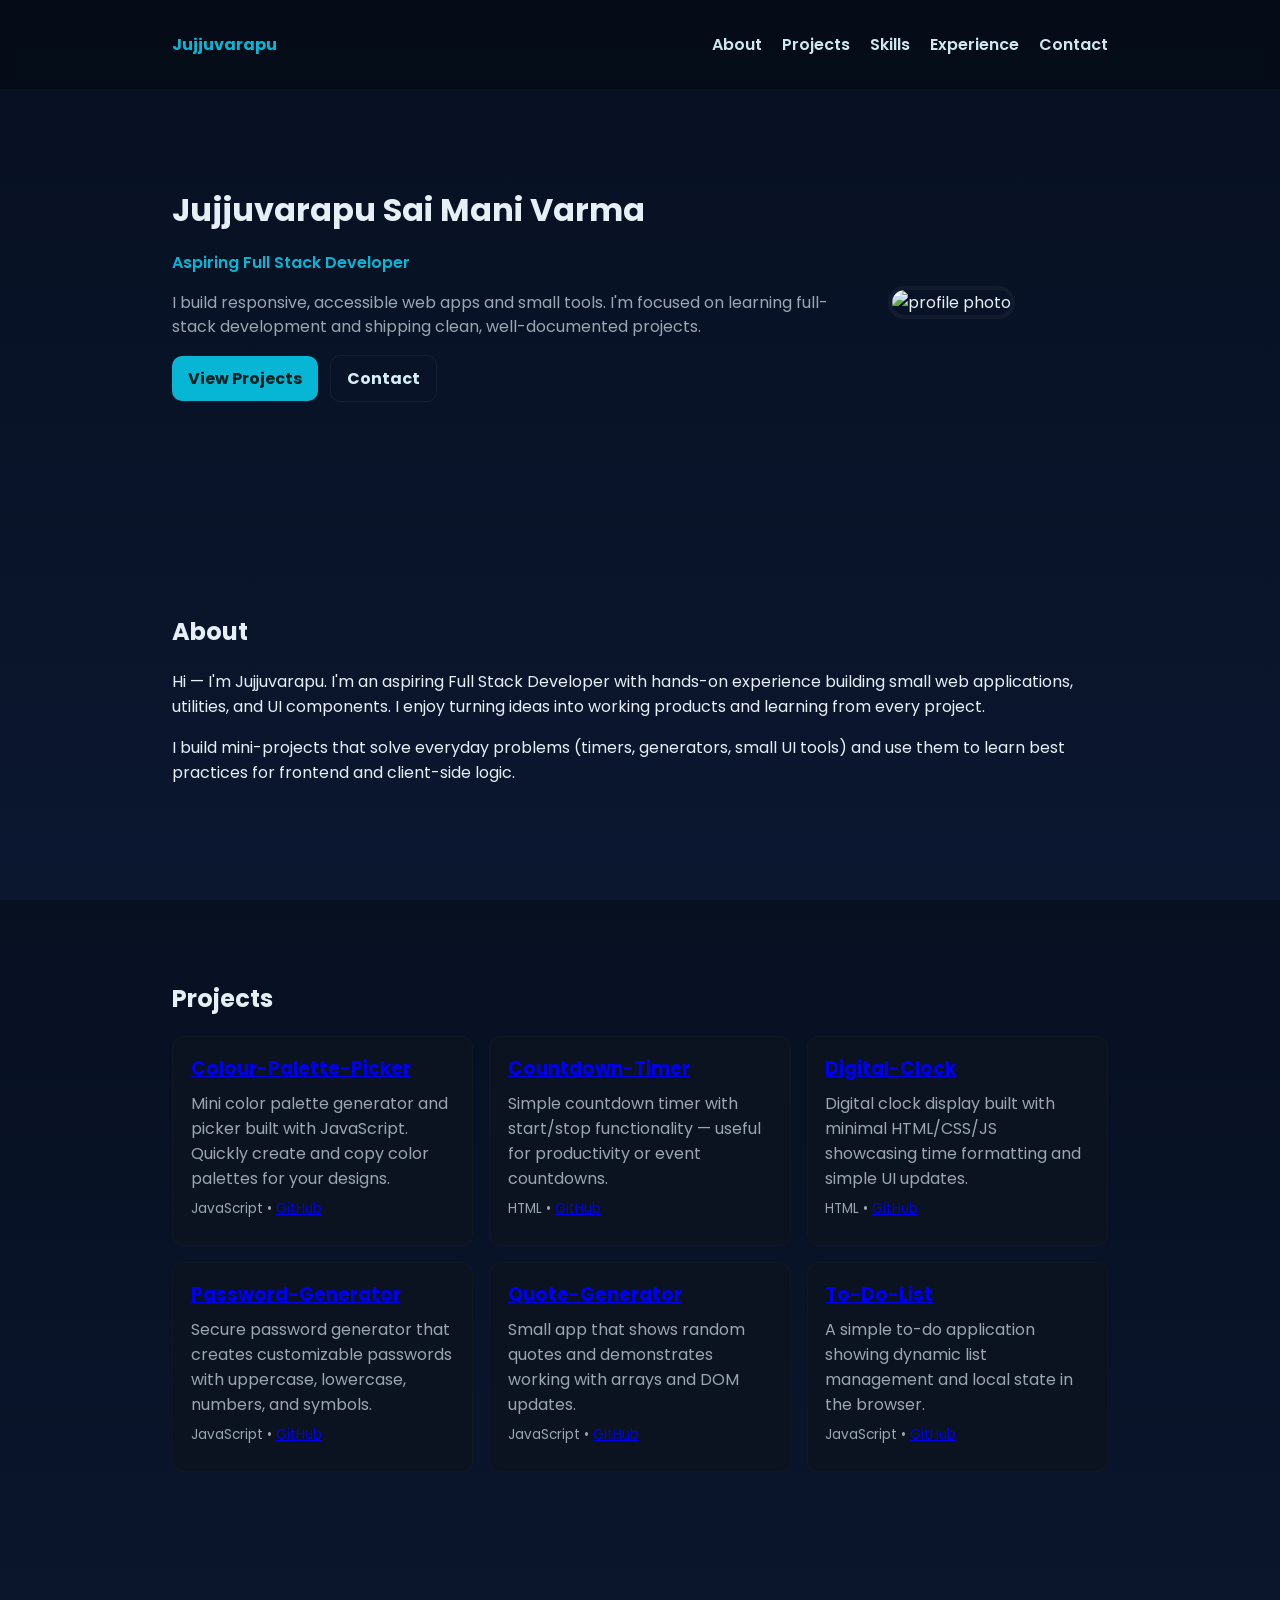
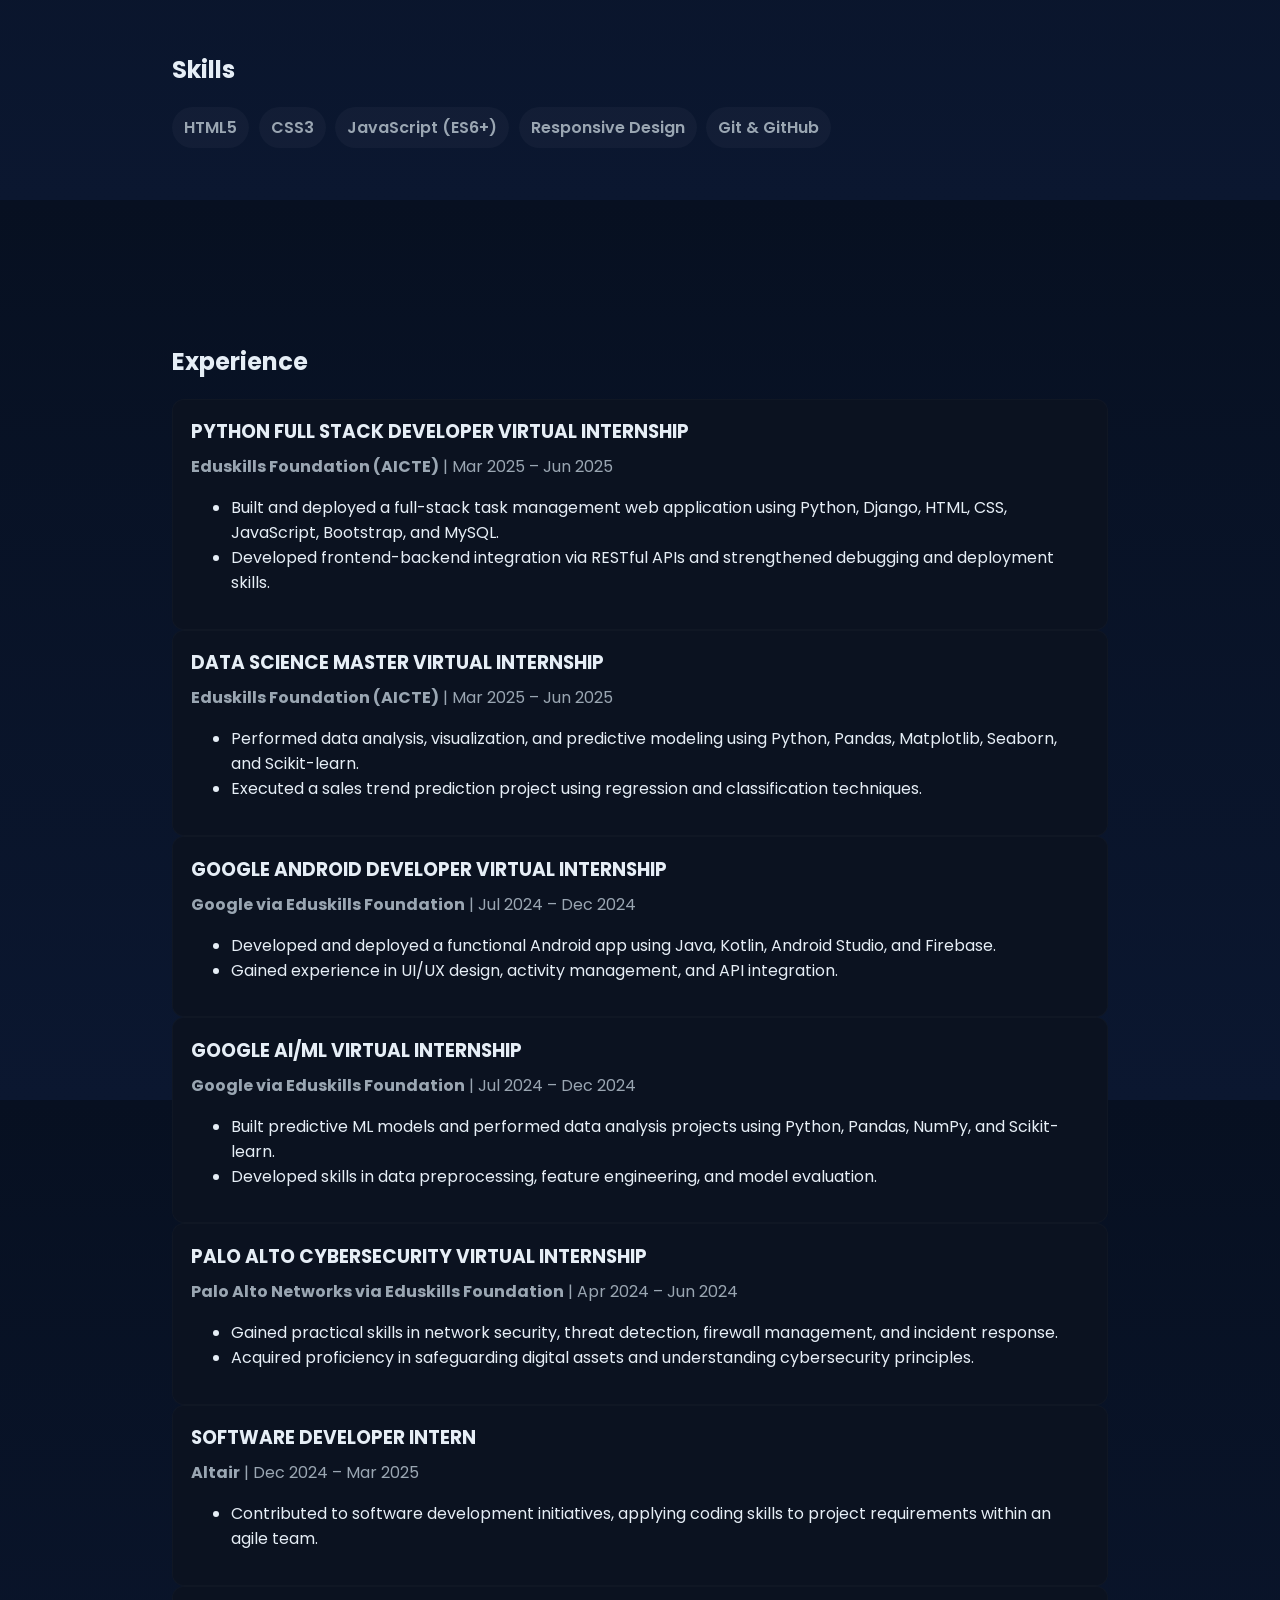
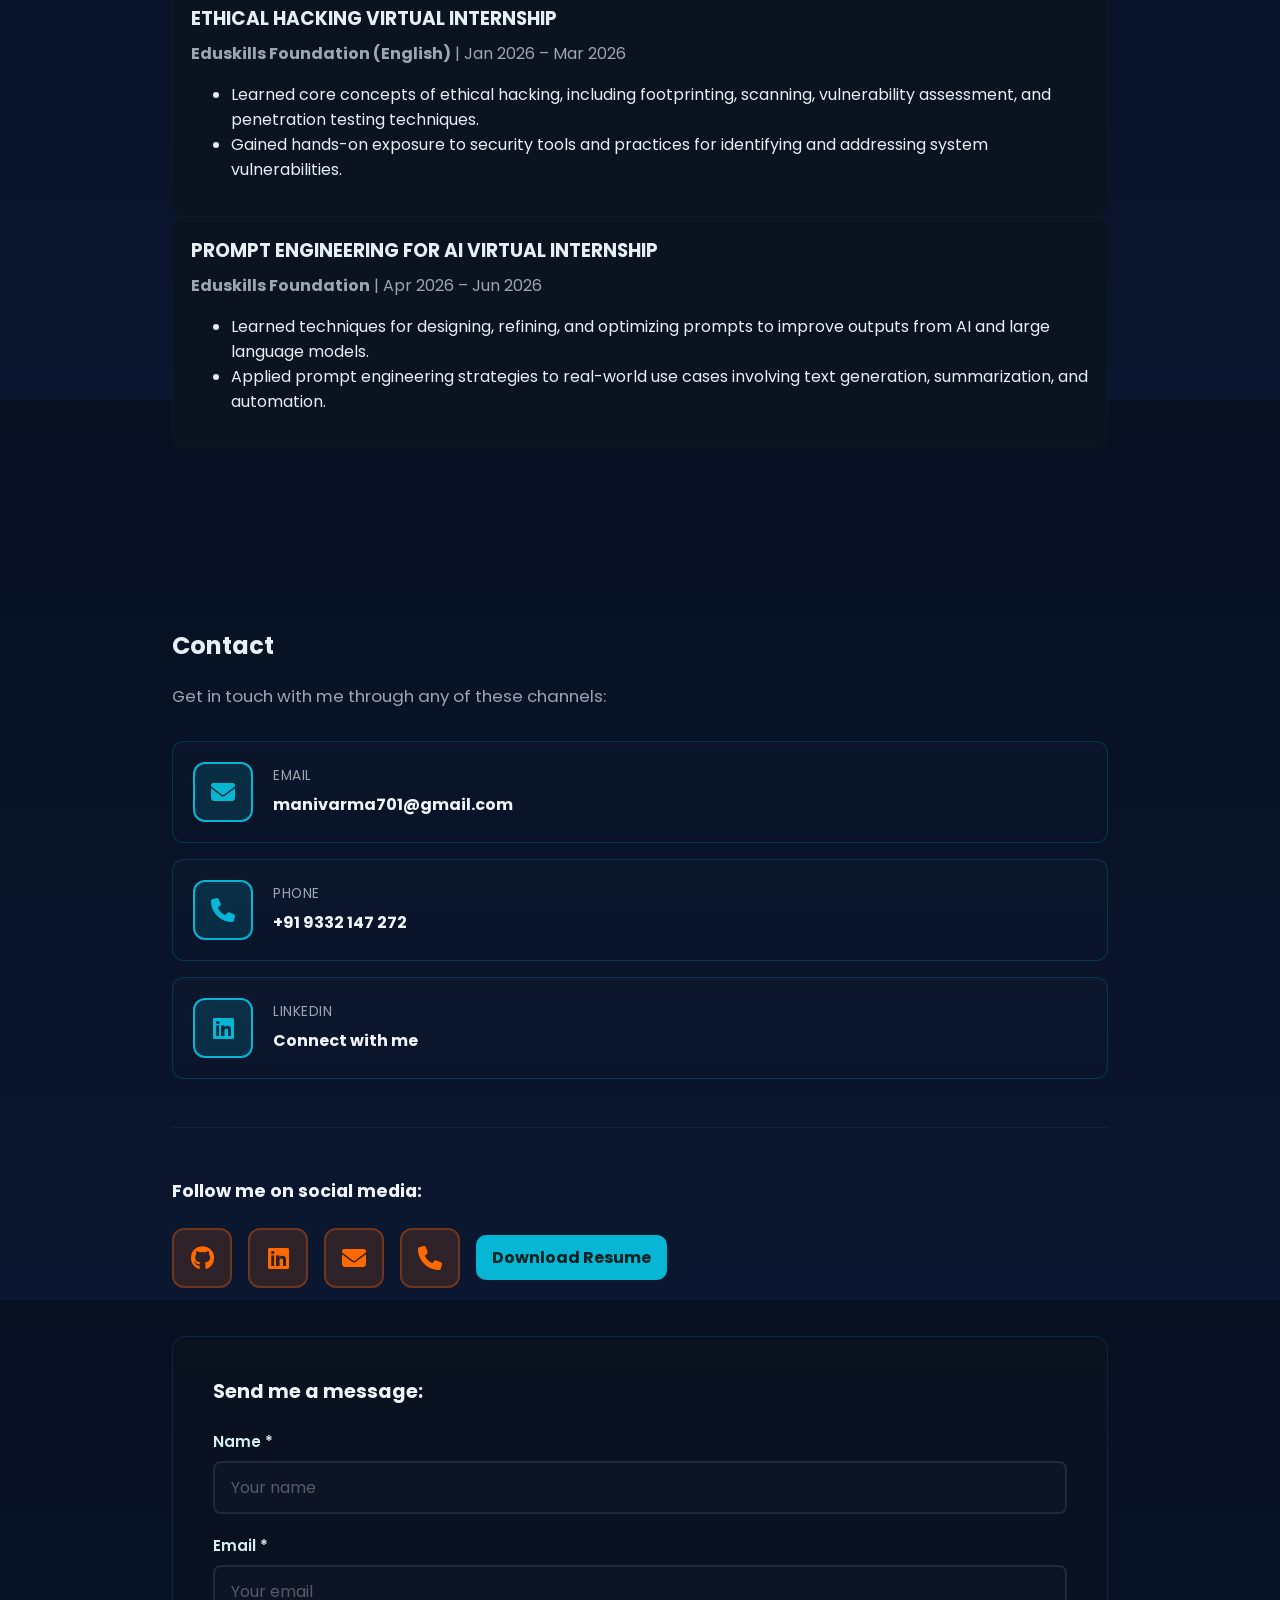
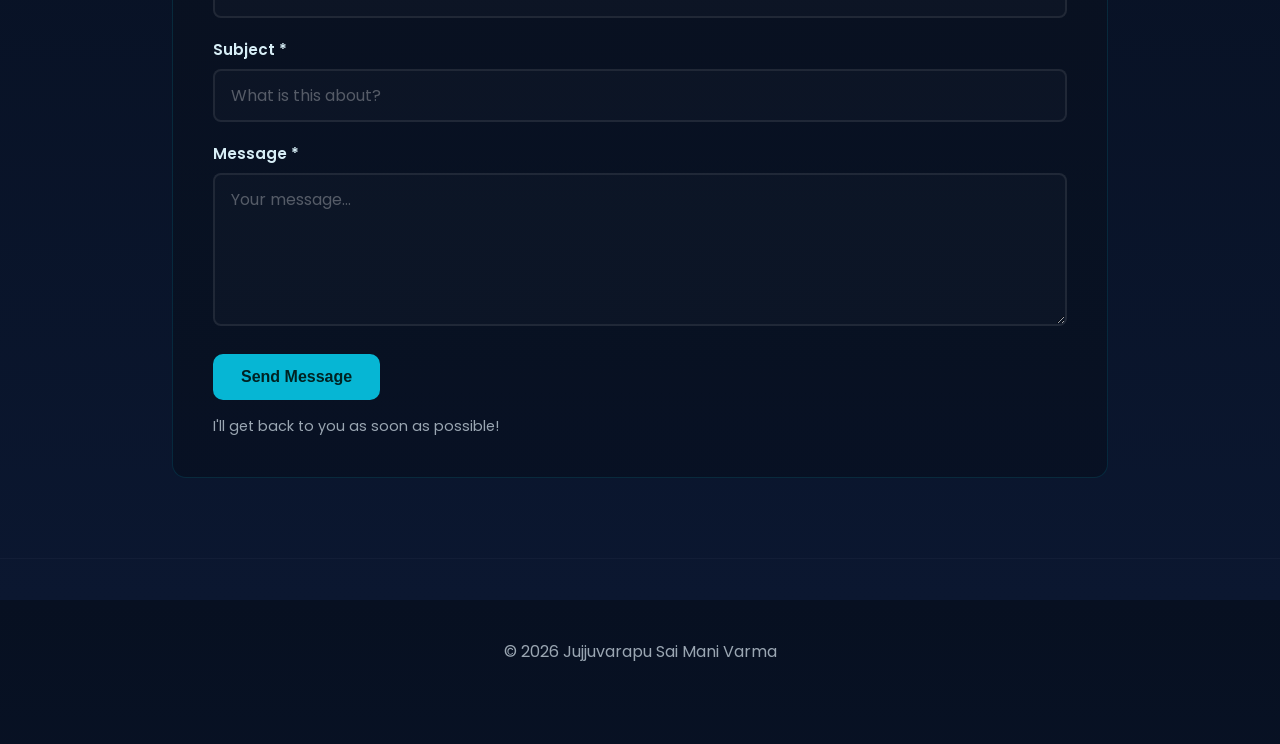
==== commit f1369aa4: "Add contact form with visible social media icons" ====
--- a/index.html
+++ b/index.html
@@ -5,7 +5,7 @@
   <meta name="viewport" content="width=device-width, initial-scale=1" />
   <title>Jujjuvarapu Sai Mani Varma — Portfolio</title>
   <link href="https://fonts.googleapis.com/css2?family=Poppins:wght@300;400;600;700&display=swap" rel="stylesheet">
-  <link rel="stylesheet" href="https://cdnjs.cloudflare.com/ajax/libs/font-awesome/6.4.0/css/all.min.css" integrity="sha512-iecdLmaskl7CVJkEZSMUkrQ6usKd7185RwfV8CI0DclZch9/a34WGryDbyproktXODUpdLoDi0Xy7N6o1RzW+Q==" crossorigin="anonymous" referrerpolicy="no-referrer" />
+  <link rel="stylesheet" href="https://cdnjs.cloudflare.com/ajax/libs/font-awesome/6.4.0/css/all.min.css" integrity="sha512-iecdLmaskl7CVJkEZSMUkrQ6usKd7185RwfV8CI0DclZch9/a34WGryDbyproktXODUpdLoDiQrql9blockMe9k6qBLSEIQbnbnBCLUEVQ0tIA34K8LMsY+JRGXeIstLzM=" crossorigin="anonymous" referrerpolicy="no-referrer" />
   <link rel="stylesheet" href="styles.css">
 </head>
 <body>
@@ -43,7 +43,7 @@
     <section id="about" class="about">
       <div class="container">
         <h2>About</h2>
-        <p>Hi — I'm Jujjuvarapu. I'm an aspiring Full Stack Developer with hands-on experience building small web applications, utilities, and UI components. I enjoy turning ideas into working p[...]</p>
+        <p>Hi — I'm Jujjuvarapu. I'm an aspiring Full Stack Developer with hands-on experience building small web applications, utilities, and UI components. I enjoy turning ideas into working products and learning from every project.</p>
         <p>I build mini-projects that solve everyday problems (timers, generators, small UI tools) and use them to learn best practices for frontend and client-side logic.</p>
       </div>
     </section>
@@ -187,29 +187,94 @@
     <section id="contact" class="contact">
       <div class="container">
         <h2>Contact</h2>
-        <p>If you'd like to get in touch — email me at <a href="mailto:manivarma701@gmail.com">manivarma701@gmail.com</a> or connect on <a href="https://www.linkedin.com/in/jujjuvarapu-sai-mani-varma-2842a026a">LinkedIn</a>.</p>
-        
+        <p class="contact-intro">Get in touch with me through any of these channels:</p>
+
+        <!-- Contact Details -->
+        <div class="contact-details">
+          <div class="contact-card">
+            <div class="contact-icon">
+              <i class="fas fa-envelope"></i>
+            </div>
+            <div class="contact-info">
+              <span class="label">Email</span>
+              <a href="mailto:manivarma701@gmail.com" class="value">manivarma701@gmail.com</a>
+            </div>
+          </div>
+
+          <div class="contact-card">
+            <div class="contact-icon">
+              <i class="fas fa-phone"></i>
+            </div>
+            <div class="contact-info">
+              <span class="label">Phone</span>
+              <a href="tel:+919332147272" class="value">+91 9332 147 272</a>
+            </div>
+          </div>
+
+          <div class="contact-card">
+            <div class="contact-icon">
+              <i class="fab fa-linkedin"></i>
+            </div>
+            <div class="contact-info">
+              <span class="label">LinkedIn</span>
+              <a href="https://www.linkedin.com/in/jujjuvarapu-sai-mani-varma-2842a026a" target="_blank" rel="noopener" class="value">Connect with me</a>
+            </div>
+          </div>
+        </div>
+
         <!-- Social Media Icons -->
-        <div class="social-links" role="navigation" aria-label="Social links">
-          <a href="https://github.com/manivarma701-jpg" target="_blank" rel="noopener" class="social-icon" title="GitHub" aria-label="GitHub">
-            <i class="fab fa-github" aria-hidden="true"></i>
-          </a>
-
-          <a href="https://www.linkedin.com/in/jujjuvarapu-sai-mani-varma-2842a026a" target="_blank" rel="noopener" class="social-icon" title="LinkedIn" aria-label="LinkedIn">
-            <i class="fab fa-linkedin" aria-hidden="true"></i>
-          </a>
-
-          <a href="mailto:manivarma701@gmail.com" class="social-icon" title="Email" aria-label="Email">
-            <i class="fas fa-envelope" aria-hidden="true"></i>
-          </a>
-
-          <a href="tel:+919332147272" class="social-icon" title="Call" aria-label="Phone">
-            <i class="fas fa-phone" aria-hidden="true"></i>
-          </a>
-
-          <a href="./My%20Resume.pdf" target="_blank" rel="noopener" class="btn" title="Download Resume" download="Jujjuvarapu_Sai_Mani_Varma_Resume.pdf">
-            Download Resume
-          </a>
+        <div class="social-section">
+          <h3 class="social-heading">Follow me on social media:</h3>
+          <div class="social-links" role="navigation" aria-label="Social links">
+            <a href="https://github.com/manivarma701-jpg" target="_blank" rel="noopener" class="social-icon" title="GitHub" aria-label="GitHub">
+              <i class="fab fa-github" aria-hidden="true"></i>
+            </a>
+
+            <a href="https://www.linkedin.com/in/jujjuvarapu-sai-mani-varma-2842a026a" target="_blank" rel="noopener" class="social-icon" title="LinkedIn" aria-label="LinkedIn">
+              <i class="fab fa-linkedin" aria-hidden="true"></i>
+            </a>
+
+            <a href="mailto:manivarma701@gmail.com" class="social-icon" title="Email" aria-label="Email">
+              <i class="fas fa-envelope" aria-hidden="true"></i>
+            </a>
+
+            <a href="tel:+919332147272" class="social-icon" title="Call" aria-label="Phone">
+              <i class="fas fa-phone" aria-hidden="true"></i>
+            </a>
+
+            <a href="./My%20Resume.pdf" target="_blank" rel="noopener" class="btn" title="Download Resume" download="Jujjuvarapu_Sai_Mani_Varma_Resume.pdf">
+              Download Resume
+            </a>
+          </div>
+        </div>
+
+        <!-- Contact Form -->
+        <div class="contact-form-container">
+          <h3 class="form-heading">Send me a message:</h3>
+          <form class="contact-form" id="contactForm">
+            <div class="form-group">
+              <label for="name">Name *</label>
+              <input type="text" id="name" name="name" required placeholder="Your name">
+            </div>
+
+            <div class="form-group">
+              <label for="email">Email *</label>
+              <input type="email" id="email" name="email" required placeholder="Your email">
+            </div>
+
+            <div class="form-group">
+              <label for="subject">Subject *</label>
+              <input type="text" id="subject" name="subject" required placeholder="What is this about?">
+            </div>
+
+            <div class="form-group">
+              <label for="message">Message *</label>
+              <textarea id="message" name="message" rows="5" required placeholder="Your message..."></textarea>
+            </div>
+
+            <button type="submit" class="btn btn-submit">Send Message</button>
+          </form>
+          <p class="form-note">I'll get back to you as soon as possible!</p>
         </div>
 
       </div>
@@ -234,6 +299,26 @@
         }
       });
     });
+
+    // Contact form handling
+    document.getElementById('contactForm').addEventListener('submit', function(e) {
+      e.preventDefault();
+      
+      const name = document.getElementById('name').value;
+      const email = document.getElementById('email').value;
+      const subject = document.getElementById('subject').value;
+      const message = document.getElementById('message').value;
+      
+      // Create mailto link
+      const mailtoLink = `mailto:manivarma701@gmail.com?subject=${encodeURIComponent(subject)}&body=${encodeURIComponent(`From: ${name} (${email})\n\n${message}`)}`;
+      
+      // Open email client
+      window.location.href = mailtoLink;
+      
+      // Reset form
+      this.reset();
+      alert('Opening your email client... If it doesn\'t open, please email me directly at manivarma701@gmail.com');
+    });
   </script>
 </body>
 </html>
--- a/styles.css
+++ b/styles.css
@@ -1,5 +1,5 @@
 /* styles.css */
-:root{--bg:#0f1724;--card:#0b1220;--accent:#06b6d4;--muted:#9aa6b2;--glass: rgba(255,255,255,0.03)}
+:root{--bg:#0f1724;--card:#0b1220;--accent:#06b6d4;--accent-alt:#ff6a00;--muted:#9aa6b2;--glass: rgba(255,255,255,0.03)}
 *{box-sizing:border-box}
 html,body{height:100%;margin:0;font-family:'Poppins',system-ui,-apple-system,'Segoe UI',Roboto,'Helvetica Neue',Arial; background:linear-gradient(180deg,#071021 0%, #0b1730 100%);color:#e6eef6}
 .container{max-width:1000px;margin:0 auto;padding:2rem}
@@ -13,9 +13,11 @@
 .tagline{color:var(--accent);font-weight:600}
 .lead{color:var(--muted);line-height:1.5}
 .hero-photo img{width:200px;height:200px;border-radius:18px;object-fit:cover;border:4px solid rgba(255,255,255,0.04)}
-.btn{display:inline-block;background:var(--accent);color:#022;padding:10px 16px;border-radius:10px;text-decoration:none;font-weight:700;margin-right:0.5rem}
+.btn{display:inline-block;background:var(--accent);color:#022;padding:10px 16px;border-radius:10px;text-decoration:none;font-weight:700;margin-right:0.5rem;border:none;cursor:pointer;transition:all 0.3s ease}
+.btn:hover{background:var(--accent-alt);transform:translateY(-2px)}
 .btn.ghost{background:transparent;border:1px solid rgba(255,255,255,0.05);color:#d7eef6}
-.about, .projects, .skills, .contact{padding:3rem 0}
+.btn.ghost:hover{background:rgba(255,255,255,0.05);border-color:var(--accent)}
+.about, .projects, .skills, .contact, .experience{padding:3rem 0}
 .projects .grid{display:grid;grid-template-columns:repeat(auto-fit,minmax(260px,1fr));gap:1rem}
 .card{background:var(--card);padding:1.1rem;border-radius:12px;border:1px solid rgba(255,255,255,0.02)}
 .card h3{margin:0 0 .5rem 0}
@@ -24,12 +26,56 @@
 .skill-list{display:flex;flex-wrap:wrap;gap:.6rem;padding:0;list-style:none}
 .skill-list li{background:var(--glass);padding:.5rem .75rem;border-radius:999px;color:var(--muted);font-weight:600}
 
+/* Contact Section Styling */
+.contact-intro{color:var(--muted);font-size:1.05rem;margin-bottom:2rem}
+
+/* Contact Details with cards */
+.contact-details{display:flex;flex-direction:column;gap:16px;margin:2rem 0;margin-bottom:3rem}
+.contact-card{display:flex;align-items:center;gap:20px;padding:20px;border-radius:12px;background:linear-gradient(180deg, rgba(255,255,255,0.015), rgba(255,255,255,0.005));border:1px solid rgba(6,182,212,0.2);transition:all 0.3s ease}
+.contact-card:hover{background:linear-gradient(180deg, rgba(255,255,255,0.025), rgba(255,255,255,0.01));border-color:var(--accent);transform:translateX(8px)}
+.contact-icon{width:60px;height:60px;border-radius:12px;display:inline-flex;align-items:center;justify-content:center;background:rgba(6,182,212,0.15);border:2px solid var(--accent);color:var(--accent);flex-shrink:0}
+.contact-icon i{font-size:1.5rem}
+.contact-info{display:flex;flex-direction:column}
+.contact-info .label{font-size:0.85rem;color:var(--muted);margin-bottom:6px;text-transform:uppercase;letter-spacing:0.5px}
+.contact-info .value{font-weight:700;color:#f1f5f9;text-decoration:none;transition:color 0.3s ease}
+.contact-info a.value:hover{color:var(--accent)}
+
+/* Social Media Section */
+.social-section{margin:3rem 0;padding-top:2rem;border-top:1px solid rgba(255,255,255,0.05)}
+.social-heading{color:#f1f5f9;font-size:1.1rem;margin-bottom:1.5rem}
+
 /* Social Media Icons Styling */
-.social-links{display:flex;justify-content:center;gap:1.5rem;margin:2rem 0;flex-wrap:wrap}
-.social-icon{display:inline-flex;align-items:center;justify-content:center;width:50px;height:50px;border-radius:50%;background:var(--glass);color:var(--accent);text-decoration:none;border:2px solid var(--accent);transition:all 0.3s ease}
-.social-icon:hover{background:var(--accent);color:#0f1724;transform:scale(1.1)}
+.social-links{display:flex;justify-content:flex-start;gap:16px;margin:1.5rem 0;flex-wrap:wrap;align-items:center}
+.social-icon{display:inline-flex;align-items:center;justify-content:center;width:60px;height:60px;border-radius:12px;background:rgba(255,102,0,0.15);color:var(--accent-alt);text-decoration:none;border:2px solid rgba(255,102,0,0.3);transition:all 0.3s ease;font-size:1.5rem}
+.social-icon:hover{background:var(--accent-alt);color:#0b1220;transform:translateY(-6px);border-color:var(--accent-alt);box-shadow:0 8px 24px rgba(255,102,0,0.3)}
 .social-icon i{font-size:1.5rem}
+
+/* Contact Form Styling */
+.contact-form-container{background:linear-gradient(180deg, rgba(11,18,32,0.8), rgba(7,16,33,0.8));padding:2.5rem;border-radius:14px;border:1px solid rgba(6,182,212,0.15);margin-top:3rem}
+.form-heading{color:#f1f5f9;font-size:1.2rem;margin-top:0;margin-bottom:1.5rem}
+.contact-form{display:flex;flex-direction:column;gap:1.25rem}
+.form-group{display:flex;flex-direction:column}
+.form-group label{font-weight:600;margin-bottom:8px;color:#d7eef6;font-size:0.95rem}
+.form-group input,
+.form-group textarea{padding:12px 16px;border:2px solid rgba(255,255,255,0.08);border-radius:8px;background:rgba(255,255,255,0.02);color:#e6eef6;font-family:'Poppins',system-ui;font-size:1rem;transition:all 0.3s ease;resize:vertical}
+.form-group input::placeholder,
+.form-group textarea::placeholder{color:rgba(255,255,255,0.3)}
+.form-group input:focus,
+.form-group textarea:focus{outline:none;border-color:var(--accent);background:rgba(255,255,255,0.05);box-shadow:0 0 12px rgba(6,182,212,0.2)}
+.btn-submit{margin-top:0.5rem;padding:14px 28px;font-size:1rem;align-self:flex-start}
+.form-note{color:var(--muted);font-size:0.9rem;margin:1rem 0 0 0}
 
 .site-footer{padding:2rem 0;border-top:1px solid rgba(255,255,255,0.03);text-align:center;color:var(--muted)}
 .note{color:var(--muted);font-size:.95rem}
-@media (max-width:760px){.hero-grid{grid-template-columns:1fr;}.hero-photo{display:flex;justify-content:center;margin-top:1rem}.hero-photo img{width:160px;height:160px}}
+
+@media (max-width:760px){
+  .hero-grid{grid-template-columns:1fr}
+  .hero-photo{display:flex;justify-content:center;margin-top:1rem}
+  .hero-photo img{width:160px;height:160px}
+  .social-links{justify-content:center}
+  .contact-card{flex-direction:column;text-align:center}
+  .contact-icon{width:50px;height:50px}
+  .contact-details{gap:12px}
+  .contact-form-container{padding:1.5rem}
+  .btn-submit{align-self:center;width:100%}
+}
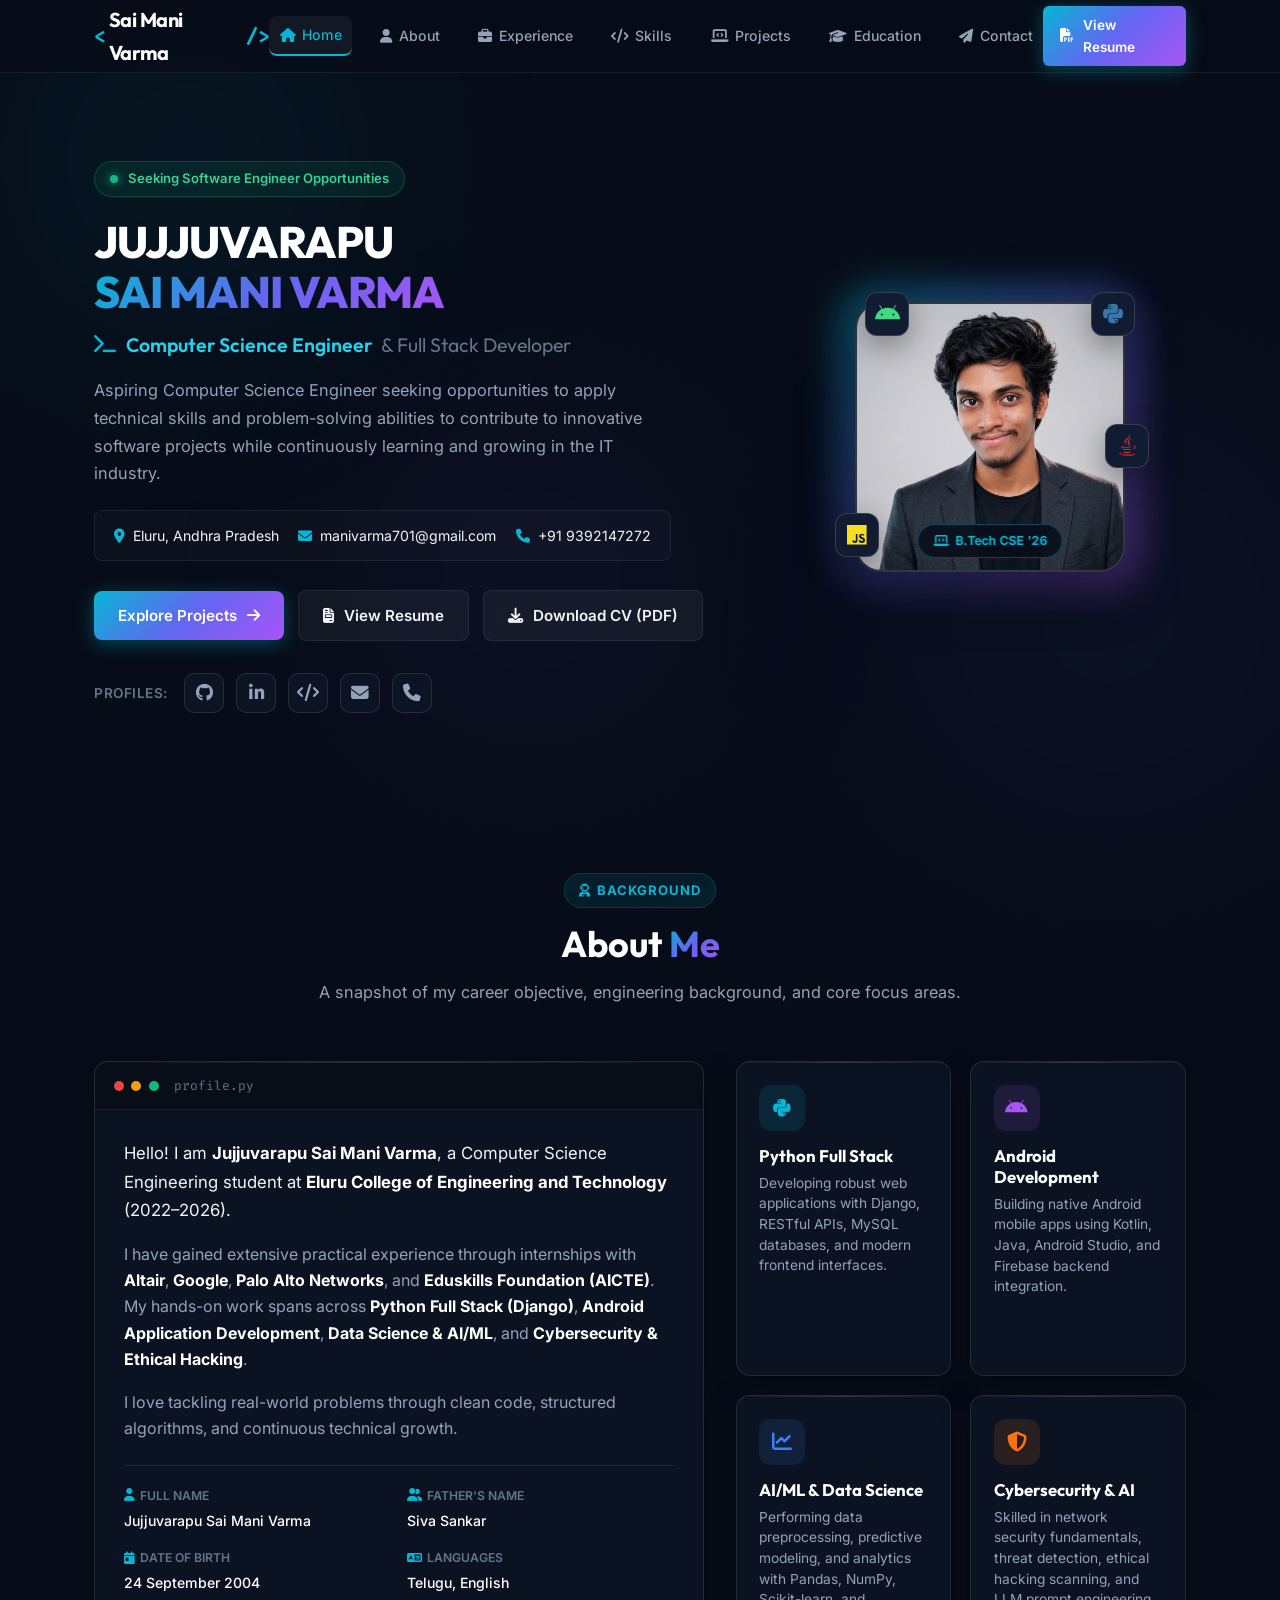
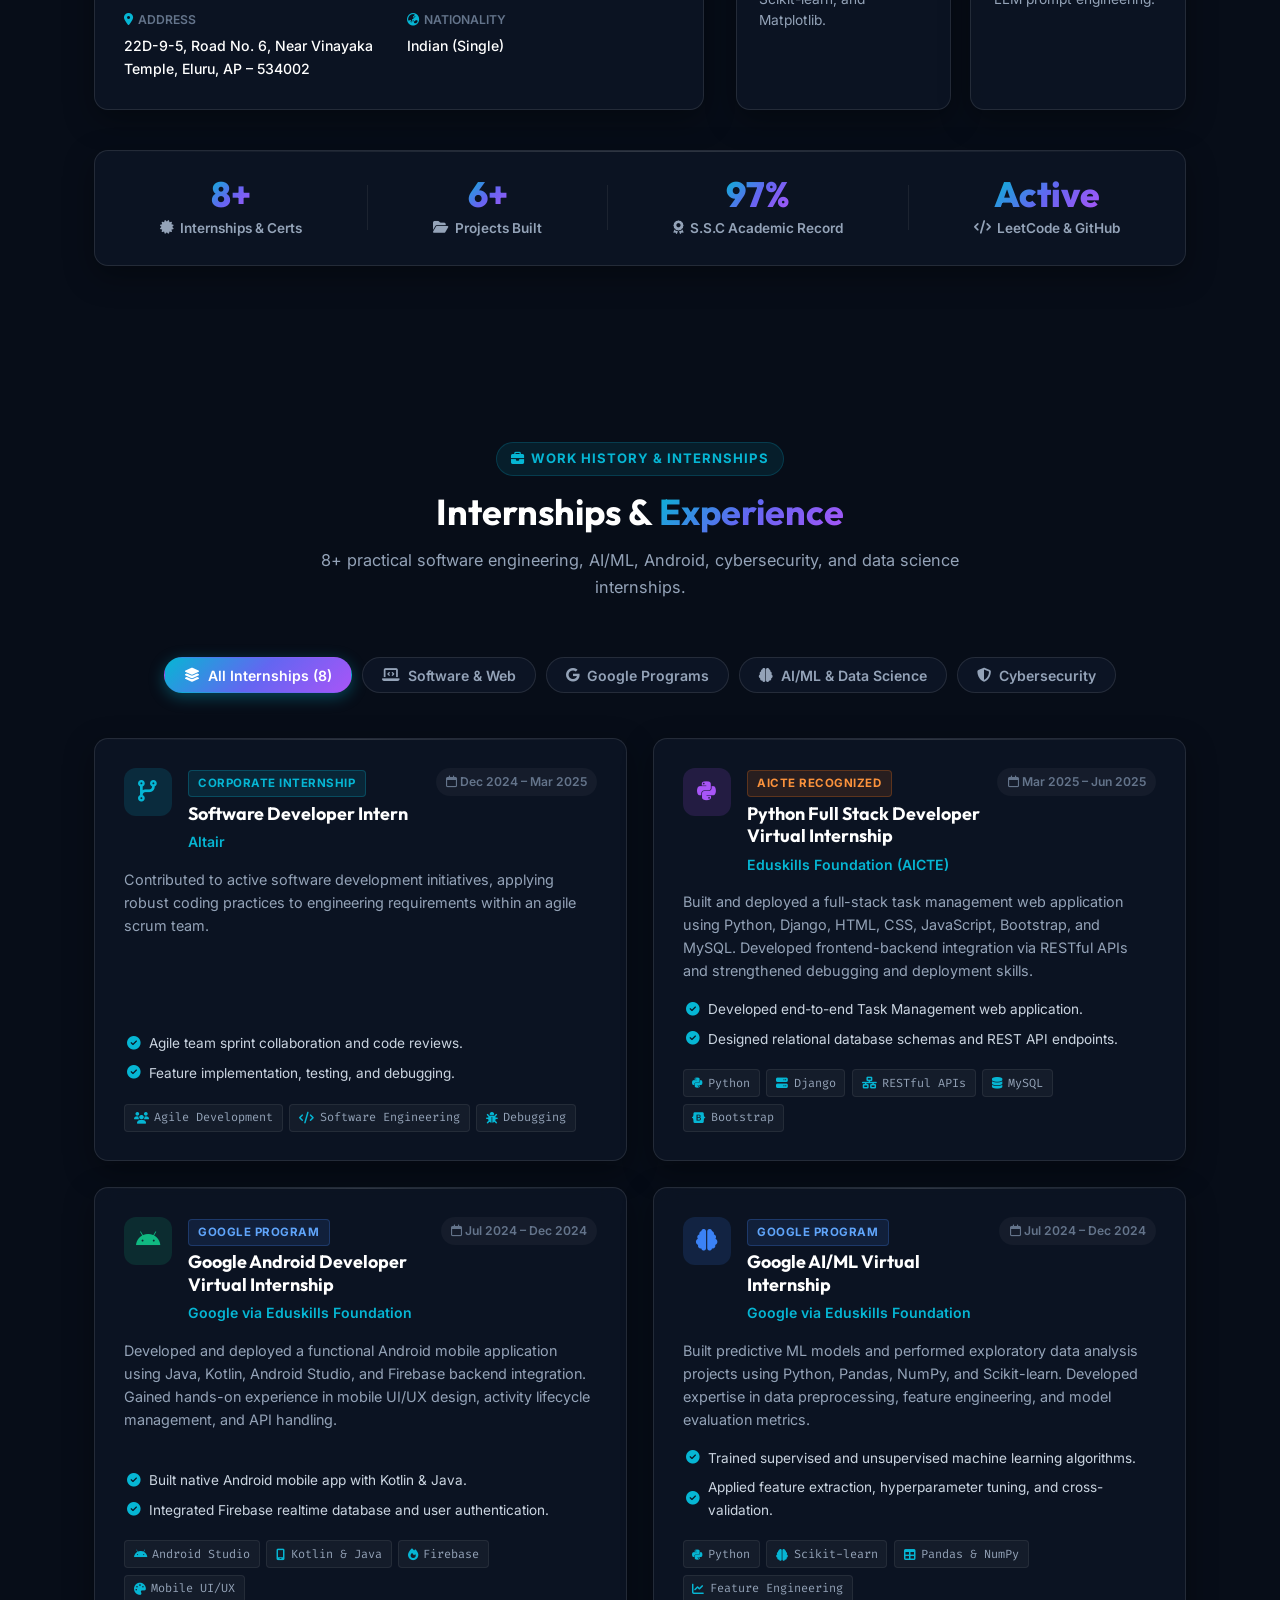
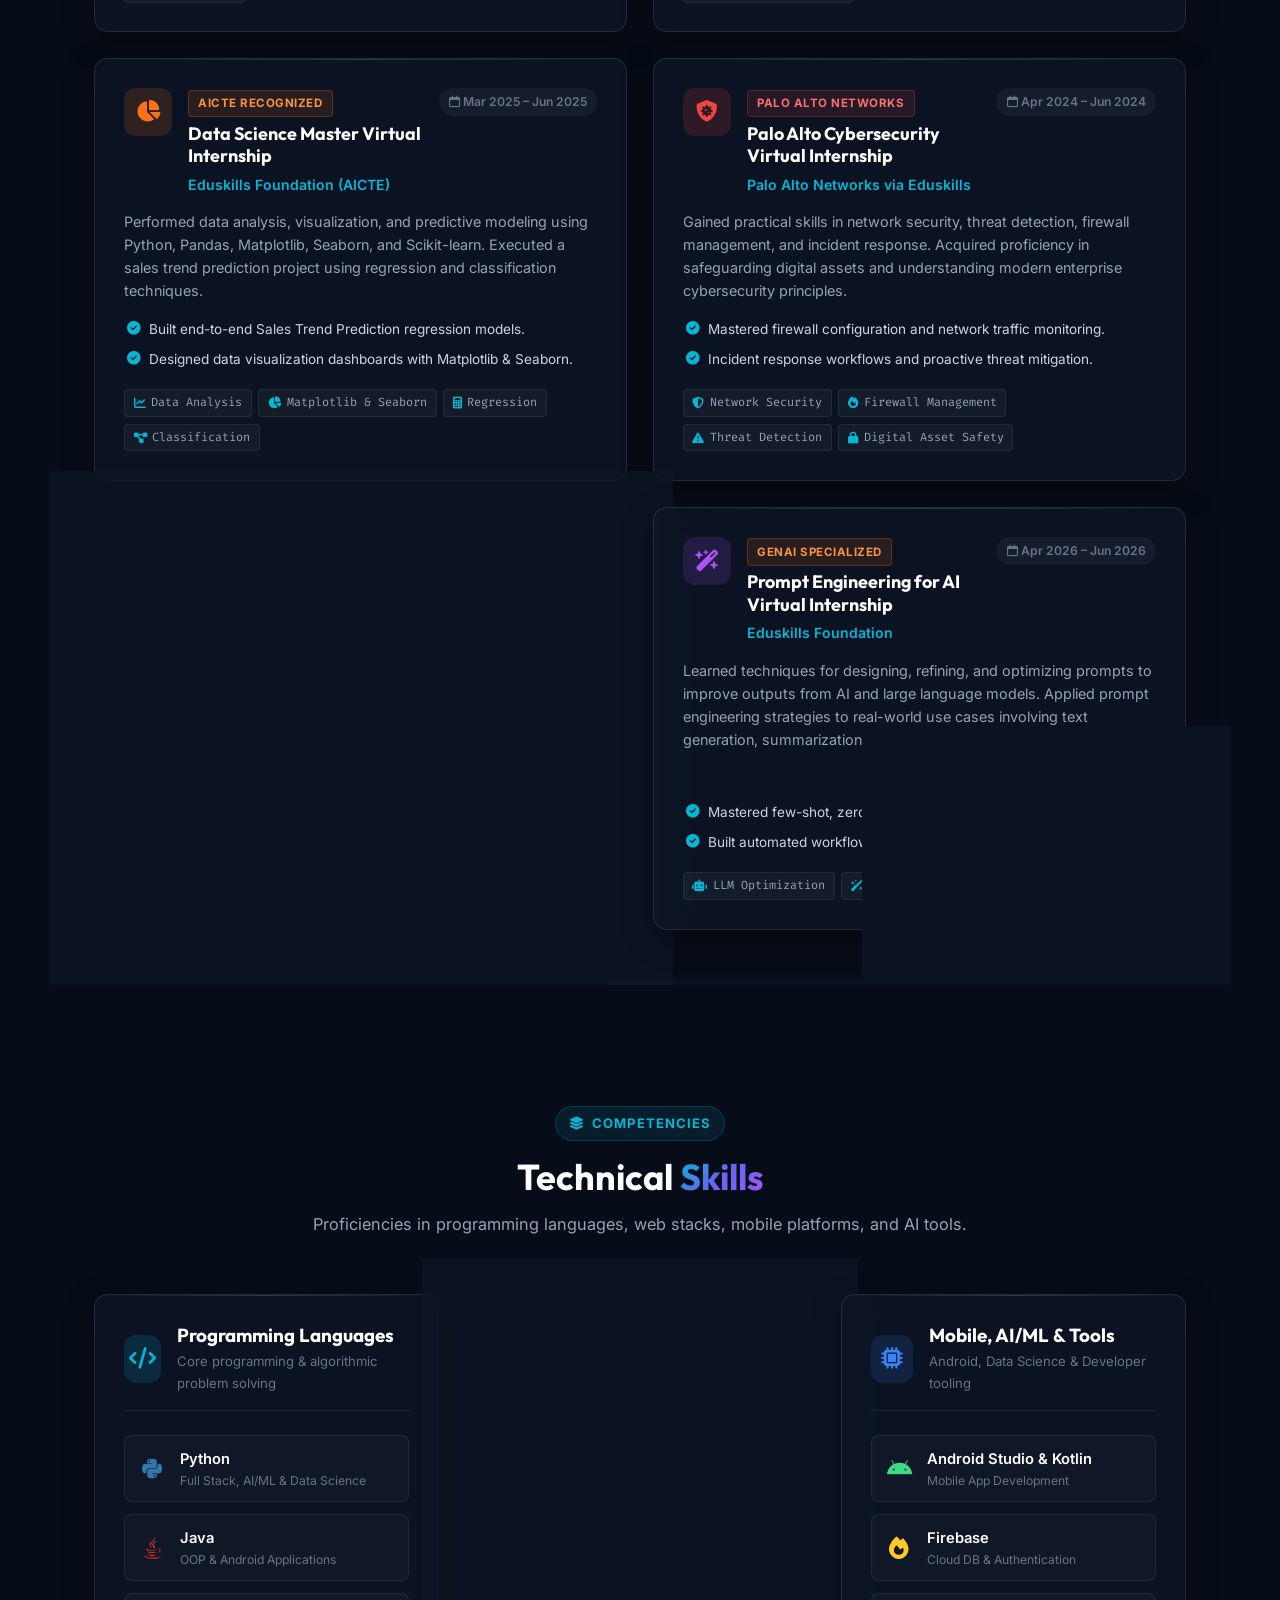
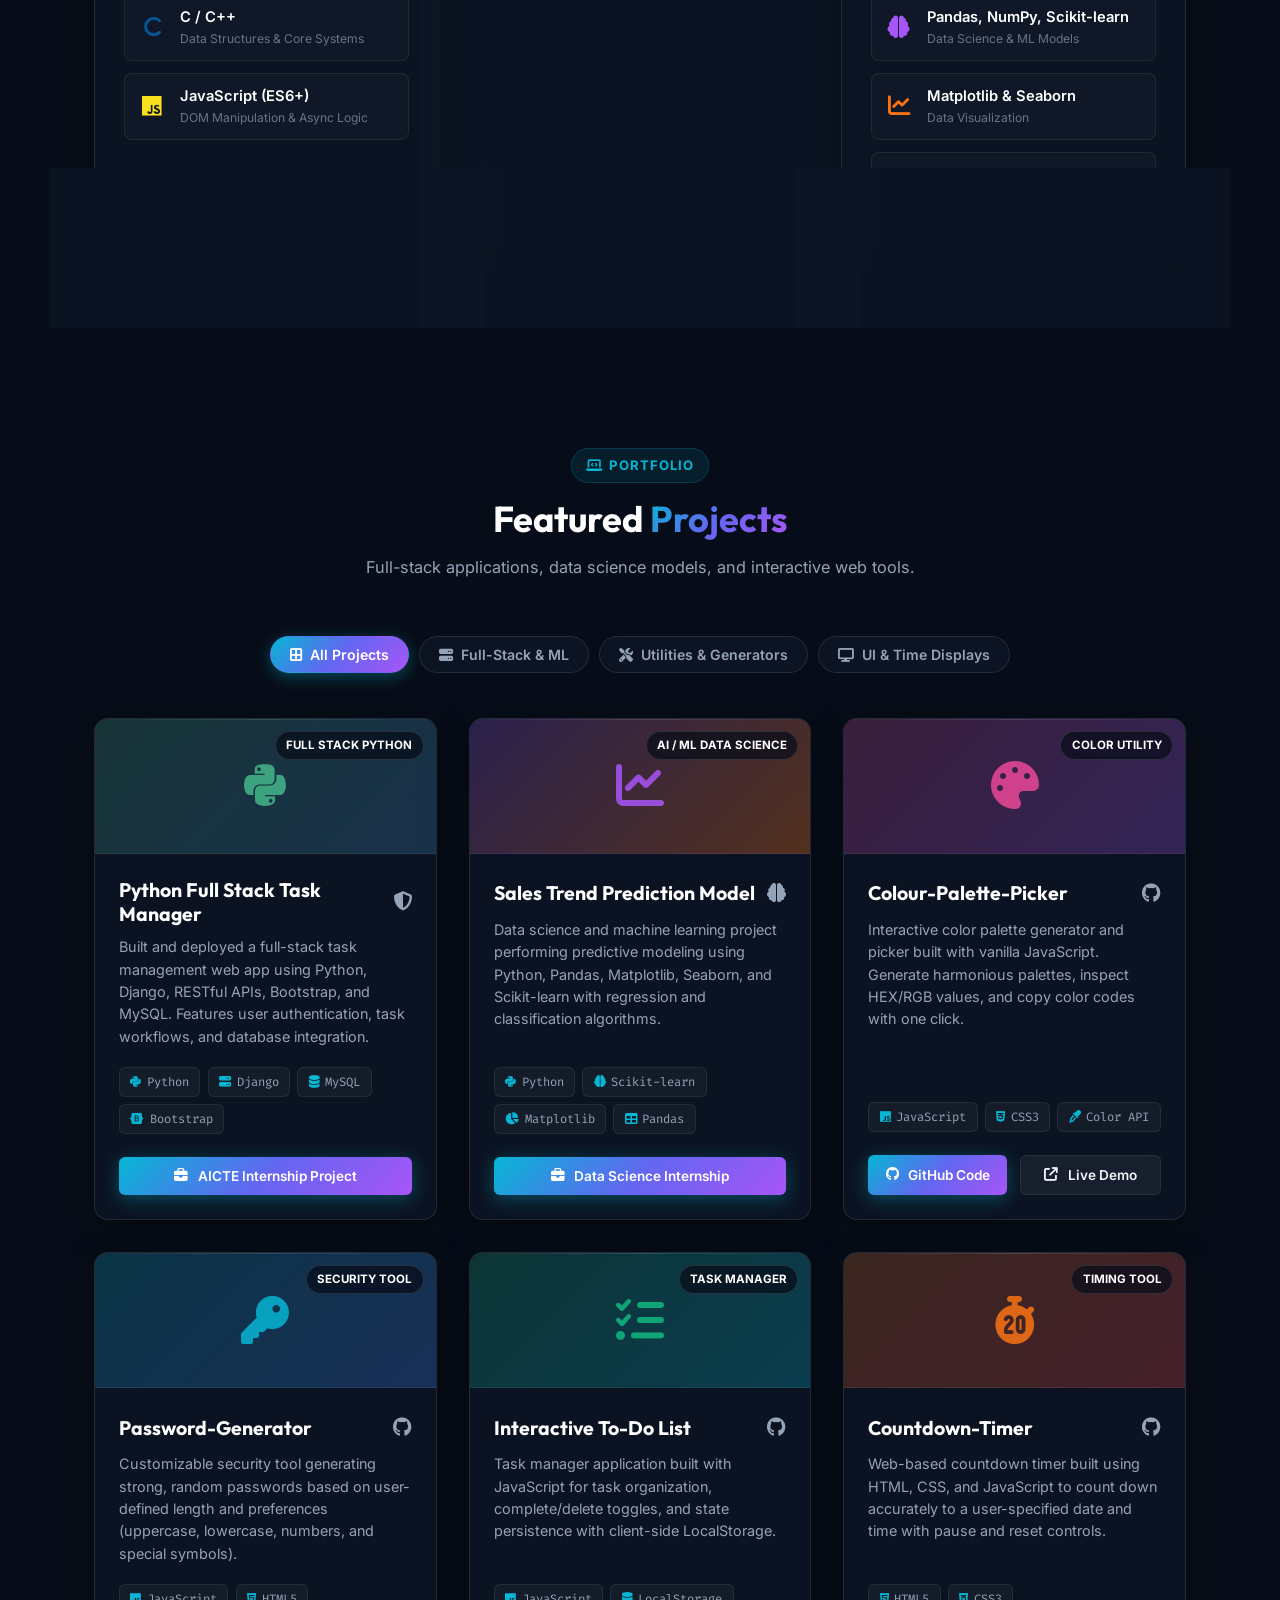
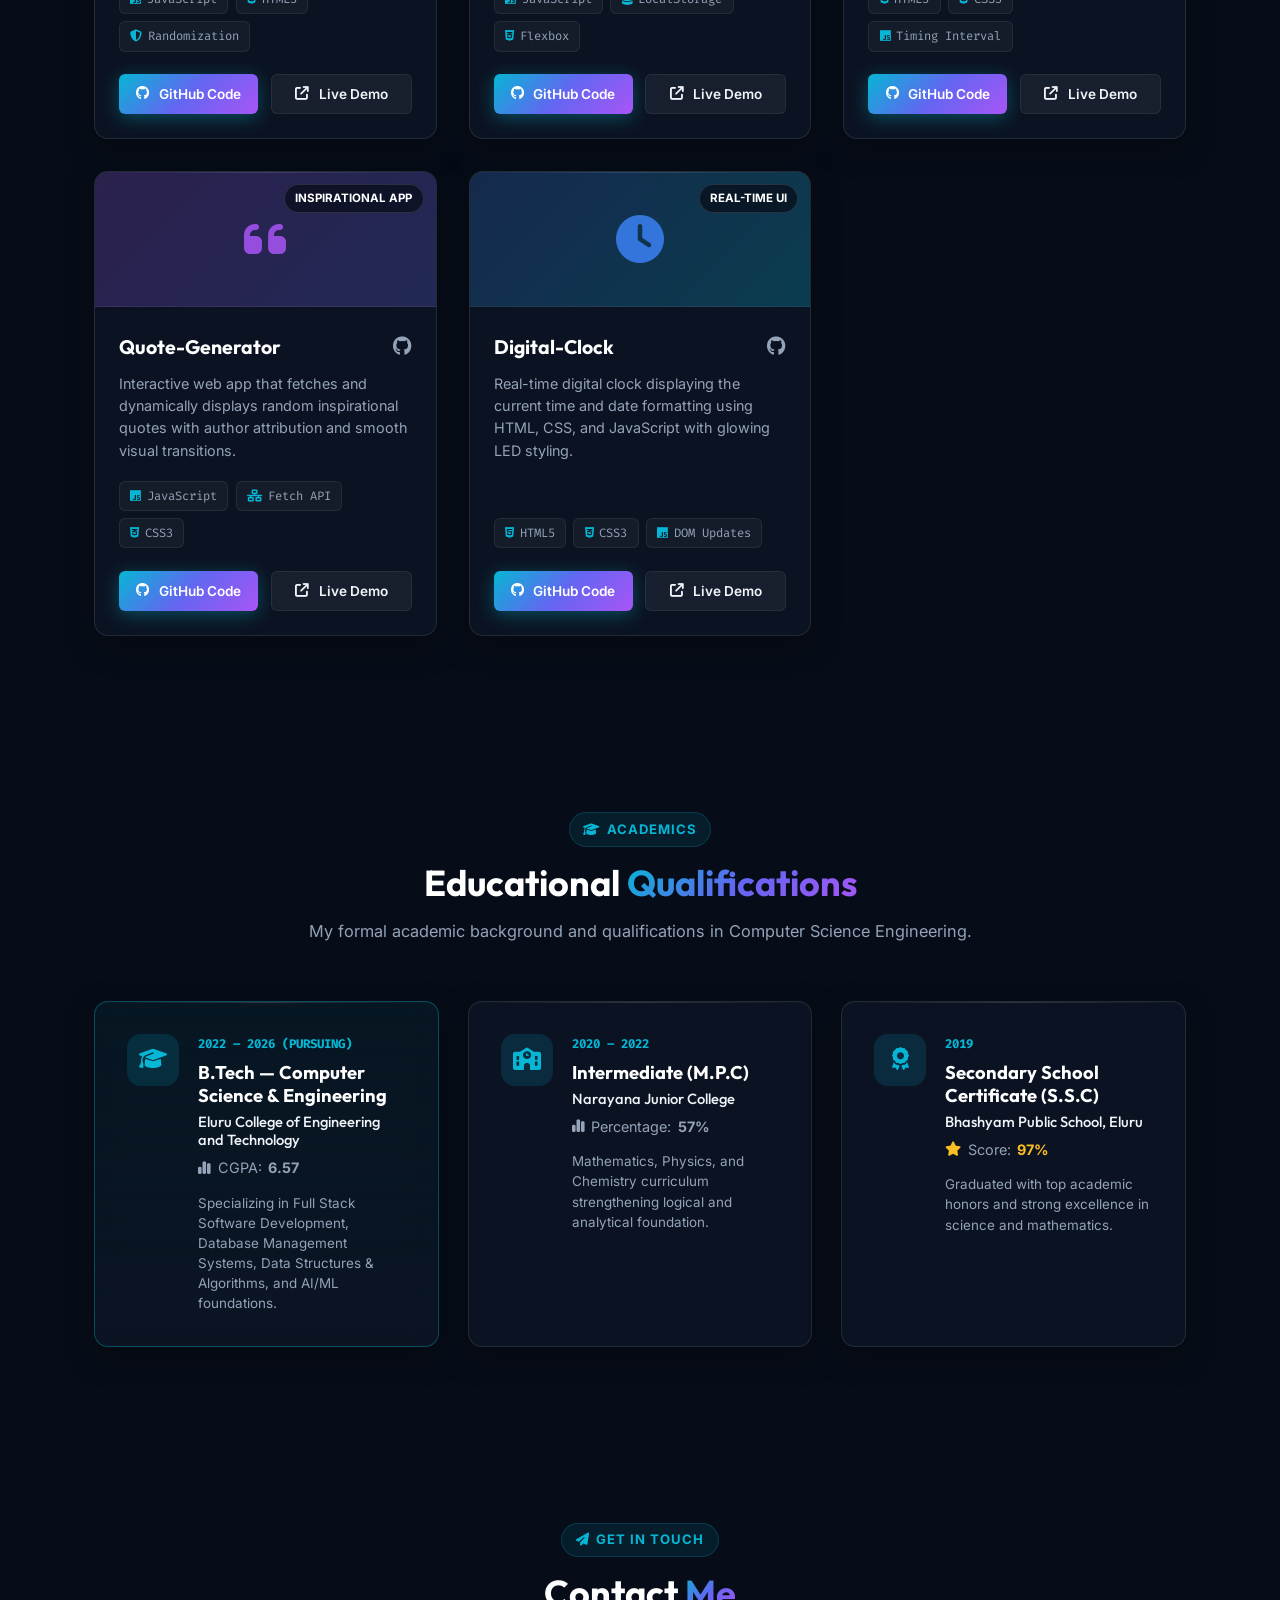
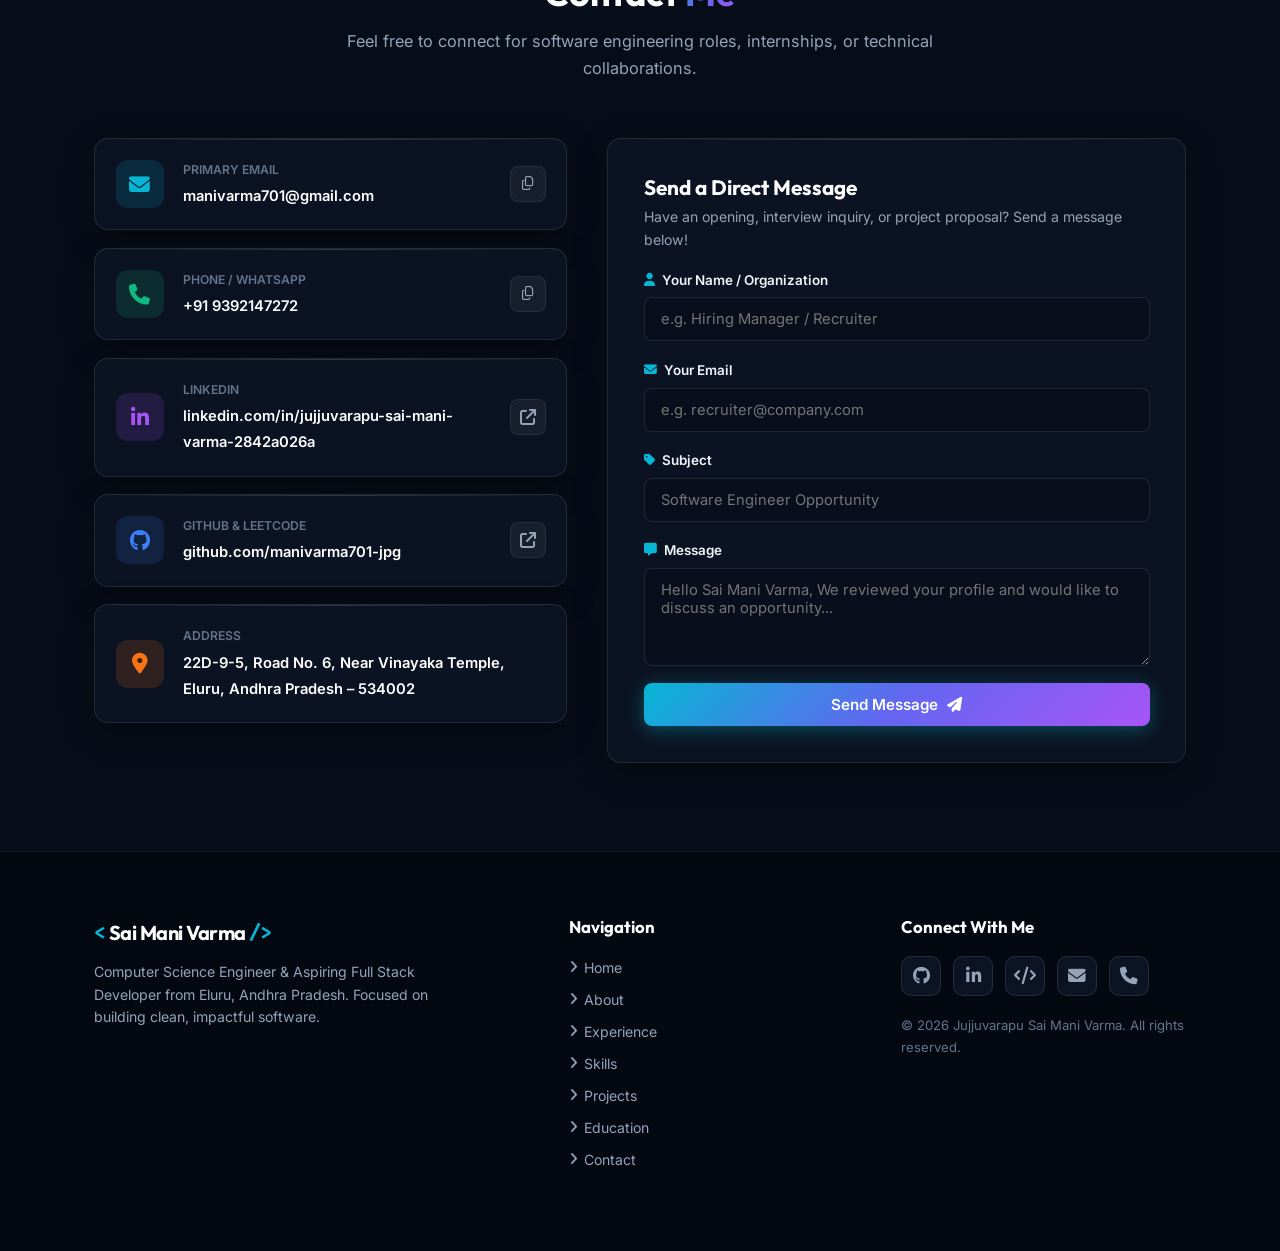
==== commit 0d554291: "Add files via upload" ====
--- a/index.html
+++ b/index.html
@@ -1,324 +1,1482 @@
-<!doctype html>
+<!DOCTYPE html>
 <html lang="en">
 <head>
-  <meta charset="utf-8" />
-  <meta name="viewport" content="width=device-width, initial-scale=1" />
-  <title>Jujjuvarapu Sai Mani Varma — Portfolio</title>
-  <link href="https://fonts.googleapis.com/css2?family=Poppins:wght@300;400;600;700&display=swap" rel="stylesheet">
-  <link rel="stylesheet" href="https://cdnjs.cloudflare.com/ajax/libs/font-awesome/6.4.0/css/all.min.css" integrity="sha512-iecdLmaskl7CVJkEZSMUkrQ6usKd7185RwfV8CI0DclZch9/a34WGryDbyproktXODUpdLoDiQrql9blockMe9k6qBLSEIQbnbnBCLUEVQ0tIA34K8LMsY+JRGXeIstLzM=" crossorigin="anonymous" referrerpolicy="no-referrer" />
-  <link rel="stylesheet" href="styles.css">
+  <meta charset="UTF-8" />
+  <meta name="viewport" content="width=device-width, initial-scale=1.0" />
+  <title>Jujjuvarapu Sai Mani Varma — Software Developer & CS Engineer</title>
+  <meta name="description" content="Portfolio & Resume of Jujjuvarapu Sai Mani Varma — Computer Science Engineer, Full Stack Python/Django Developer, Android & AI/ML Enthusiast." />
+  <meta name="keywords" content="Sai Mani Varma, Jujjuvarapu Sai Mani Varma, Eluru, Portfolio, Python Full Stack, Django, Android, AI ML, LeetCode, Software Engineer" />
+  <meta name="author" content="Jujjuvarapu Sai Mani Varma" />
+
+  <!-- Open Graph Meta Tags -->
+  <meta property="og:title" content="Jujjuvarapu Sai Mani Varma — Portfolio & Resume" />
+  <meta property="og:description" content="Computer Science Engineer | Full Stack Python/Django, Android, AI/ML & Web Development." />
+  <meta property="og:image" content="profile.jpg" />
+  <meta property="og:type" content="website" />
+
+  <!-- Google Fonts: Outfit, Inter & Fira Code -->
+  <link rel="preconnect" href="https://fonts.googleapis.com" />
+  <link rel="preconnect" href="https://fonts.gstatic.com" crossorigin />
+  <link href="https://fonts.googleapis.com/css2?family=Fira+Code:wght@400;500;600&family=Inter:wght@300;400;500;600;700&family=Outfit:wght@500;600;700;800&display=swap" rel="stylesheet" />
+
+  <!-- FontAwesome 6 CDN -->
+  <link rel="stylesheet" href="https://cdnjs.cloudflare.com/ajax/libs/font-awesome/6.5.1/css/all.min.css" integrity="sha512-DTOQO9RWCH3ppGqcWaEA1BIZOC6xxalwEsw9c2QQeAIftl+Vegovlnee1c9QX4TctnWMn13TZye+giMm8e2LwA==" crossorigin="anonymous" referrerpolicy="no-referrer" />
+
+  <!-- Custom Styles -->
+  <link rel="stylesheet" href="styles.css" />
 </head>
 <body>
-  <header class="nav">
-    <div class="container">
-      <a class="logo" href="#home">Jujjuvarapu</a>
-      <nav>
-        <a href="#about">About</a>
-        <a href="#projects">Projects</a>
-        <a href="#skills">Skills</a>
-        <a href="#experience">Experience</a>
-        <a href="#contact">Contact</a>
+
+  <!-- Ambient Glow Effects -->
+  <div class="ambient-glow glow-1"></div>
+  <div class="ambient-glow glow-2"></div>
+  <div class="ambient-glow glow-3"></div>
+
+  <!-- Header / Navigation -->
+  <header class="navbar" id="navbar">
+    <div class="container nav-container">
+      <a href="#home" class="logo" id="nav-logo">
+        <span class="logo-bracket">&lt;</span><span class="logo-text">Sai Mani Varma</span><span class="logo-bracket"> /&gt;</span>
+      </a>
+
+      <!-- Desktop Nav -->
+      <nav class="nav-links" id="nav-links">
+        <a href="#home" class="nav-item active"><i class="fa-solid fa-house"></i> Home</a>
+        <a href="#about" class="nav-item"><i class="fa-solid fa-user"></i> About</a>
+        <a href="#experience" class="nav-item"><i class="fa-solid fa-briefcase"></i> Experience</a>
+        <a href="#skills" class="nav-item"><i class="fa-solid fa-code"></i> Skills</a>
+        <a href="#projects" class="nav-item"><i class="fa-solid fa-laptop-code"></i> Projects</a>
+        <a href="#education" class="nav-item"><i class="fa-solid fa-graduation-cap"></i> Education</a>
+        <a href="#contact" class="nav-item"><i class="fa-solid fa-paper-plane"></i> Contact</a>
       </nav>
+
+      <!-- Action Button & Hamburger -->
+      <div class="nav-actions">
+        <a href="resume.html" target="_blank" class="btn btn-sm btn-primary" id="nav-resume-btn">
+          <i class="fa-solid fa-file-pdf"></i> <span>View Resume</span>
+        </a>
+        <button class="hamburger-btn" id="hamburger-toggle" aria-label="Toggle navigation menu">
+          <span></span>
+          <span></span>
+          <span></span>
+        </button>
+      </div>
+    </div>
+
+    <!-- Mobile Drawer Menu -->
+    <div class="mobile-menu" id="mobile-menu">
+      <a href="#home" class="mobile-nav-item"><i class="fa-solid fa-house"></i> Home</a>
+      <a href="#about" class="mobile-nav-item"><i class="fa-solid fa-user"></i> About</a>
+      <a href="#experience" class="mobile-nav-item"><i class="fa-solid fa-briefcase"></i> Experience</a>
+      <a href="#skills" class="mobile-nav-item"><i class="fa-solid fa-code"></i> Skills</a>
+      <a href="#projects" class="mobile-nav-item"><i class="fa-solid fa-laptop-code"></i> Projects</a>
+      <a href="#education" class="mobile-nav-item"><i class="fa-solid fa-graduation-cap"></i> Education</a>
+      <a href="#contact" class="mobile-nav-item"><i class="fa-solid fa-paper-plane"></i> Contact</a>
+      
+      <div class="mobile-menu-socials">
+        <a href="https://github.com/manivarma701-jpg" target="_blank" rel="noopener" aria-label="GitHub"><i class="fa-brands fa-github"></i></a>
+        <a href="https://www.linkedin.com/in/jujjuvarapu-sai-mani-varma-2842a026a" target="_blank" rel="noopener" aria-label="LinkedIn"><i class="fa-brands fa-linkedin-in"></i></a>
+        <a href="https://www.leetcode.com/u/saimanivarma/" target="_blank" rel="noopener" aria-label="LeetCode"><i class="fa-solid fa-code"></i></a>
+        <a href="mailto:manivarma701@gmail.com" aria-label="Email"><i class="fa-solid fa-envelope"></i></a>
+        <a href="tel:+919392147272" aria-label="Phone"><i class="fa-solid fa-phone"></i></a>
+      </div>
     </div>
   </header>
 
   <main>
-    <section id="home" class="hero">
+    <!-- Hero Section -->
+    <section id="home" class="hero-section">
       <div class="container hero-grid">
+        
         <div class="hero-content">
-          <h1>Jujjuvarapu Sai Mani Varma</h1>
-          <p class="tagline">Aspiring Full Stack Developer</p>
-          <p class="lead">I build responsive, accessible web apps and small tools. I'm focused on learning full-stack development and shipping clean, well-documented projects.</p>
-          <p>
-            <a class="btn" href="#projects">View Projects</a>
-            <a class="btn ghost" href="#contact">Contact</a>
+          <!-- Status Pill -->
+          <div class="status-pill animate-fade-in">
+            <span class="status-dot"></span>
+            <span>Seeking Software Engineer Opportunities</span>
+          </div>
+
+          <h1 class="hero-title animate-fade-in">
+            JUJJUVARAPU <br /><span class="gradient-text">SAI MANI VARMA</span>
+          </h1>
+
+          <div class="hero-role animate-fade-in">
+            <i class="fa-solid fa-terminal code-icon"></i>
+            <span class="role-highlight">Computer Science Engineer</span>
+            <span class="role-sub">& Full Stack Developer</span>
+          </div>
+
+          <p class="hero-bio animate-fade-in">
+            Aspiring Computer Science Engineer seeking opportunities to apply technical skills and problem-solving abilities to contribute to innovative software projects while continuously learning and growing in the IT industry.
           </p>
-        </div>
-        <div class="hero-photo">
-          <img src="https://avatars.githubusercontent.com/u/221798114?v=4" alt="profile photo">
-        </div>
+
+          <!-- Contact Quick Info -->
+          <div class="hero-quick-meta animate-fade-in">
+            <div class="quick-meta-item">
+              <i class="fa-solid fa-location-dot"></i>
+              <span>Eluru, Andhra Pradesh</span>
+            </div>
+            <div class="quick-meta-item">
+              <i class="fa-solid fa-envelope"></i>
+              <a href="mailto:manivarma701@gmail.com">manivarma701@gmail.com</a>
+            </div>
+            <div class="quick-meta-item">
+              <i class="fa-solid fa-phone"></i>
+              <a href="tel:+919392147272">+91 9392147272</a>
+            </div>
+          </div>
+
+          <!-- Action Buttons -->
+          <div class="hero-buttons animate-fade-in">
+            <a href="#projects" class="btn btn-primary" id="hero-view-projects-btn">
+              <span>Explore Projects</span>
+              <i class="fa-solid fa-arrow-right"></i>
+            </a>
+            <a href="resume.html" target="_blank" class="btn btn-glass" id="hero-view-resume-btn">
+              <i class="fa-solid fa-file-invoice"></i>
+              <span>View Resume</span>
+            </a>
+            <a href="resume.html" target="_blank" onclick="window.open('resume.html', '_blank'); setTimeout(()=>{}, 500);" class="btn btn-glass" id="hero-download-resume-btn">
+              <i class="fa-solid fa-download"></i>
+              <span>Download CV (PDF)</span>
+            </a>
+          </div>
+
+          <!-- Social Links with LeetCode & LinkedIn -->
+          <div class="hero-socials animate-fade-in">
+            <span class="socials-label">Profiles:</span>
+            <a href="https://github.com/manivarma701-jpg" target="_blank" rel="noopener noreferrer" class="social-icon-btn" aria-label="GitHub Profile" title="GitHub">
+              <i class="fa-brands fa-github"></i>
+            </a>
+            <a href="https://www.linkedin.com/in/jujjuvarapu-sai-mani-varma-2842a026a" target="_blank" rel="noopener noreferrer" class="social-icon-btn" aria-label="LinkedIn Profile" title="LinkedIn">
+              <i class="fa-brands fa-linkedin-in"></i>
+            </a>
+            <a href="https://www.leetcode.com/u/saimanivarma/" target="_blank" rel="noopener noreferrer" class="social-icon-btn" aria-label="LeetCode Profile" title="LeetCode">
+              <i class="fa-solid fa-code"></i>
+            </a>
+            <a href="mailto:manivarma701@gmail.com" class="social-icon-btn" aria-label="Email Address" title="Email Me">
+              <i class="fa-solid fa-envelope"></i>
+            </a>
+            <a href="tel:+919392147272" class="social-icon-btn" aria-label="Call Me" title="Call Me">
+              <i class="fa-solid fa-phone"></i>
+            </a>
+          </div>
+        </div>
+
+        <!-- Profile Avatar with Floating Tech Badges -->
+        <div class="hero-visual animate-fade-in">
+          <div class="avatar-wrapper">
+            <div class="avatar-glow-ring"></div>
+            <div class="avatar-card">
+              <img src="profile.jpg" alt="Jujjuvarapu Sai Mani Varma" class="profile-img" />
+              <div class="avatar-badge">
+                <i class="fa-solid fa-laptop-code"></i>
+                <span>B.Tech CSE '26</span>
+              </div>
+            </div>
+            <!-- Floating Tech Badges -->
+            <div class="floating-badge badge-python" title="Python">
+              <i class="fa-brands fa-python"></i>
+            </div>
+            <div class="floating-badge badge-js" title="JavaScript">
+              <i class="fa-brands fa-js"></i>
+            </div>
+            <div class="floating-badge badge-java" title="Java">
+              <i class="fa-brands fa-java"></i>
+            </div>
+            <div class="floating-badge badge-android" title="Android">
+              <i class="fa-brands fa-android"></i>
+            </div>
+          </div>
+        </div>
+
       </div>
     </section>
 
-    <section id="about" class="about">
+    <!-- About Section -->
+    <section id="about" class="section about-section">
       <div class="container">
-        <h2>About</h2>
-        <p>Hi — I'm Jujjuvarapu. I'm an aspiring Full Stack Developer with hands-on experience building small web applications, utilities, and UI components. I enjoy turning ideas into working products and learning from every project.</p>
-        <p>I build mini-projects that solve everyday problems (timers, generators, small UI tools) and use them to learn best practices for frontend and client-side logic.</p>
+        
+        <div class="section-header">
+          <span class="section-tag"><i class="fa-solid fa-user-astronaut"></i> Background</span>
+          <h2 class="section-title">About <span class="gradient-text">Me</span></h2>
+          <p class="section-subtitle">A snapshot of my career objective, engineering background, and core focus areas.</p>
+        </div>
+
+        <div class="about-grid">
+          
+          <!-- Narrative Terminal Box -->
+          <div class="about-story-card glass-panel">
+            <div class="panel-header">
+              <span class="dot red"></span>
+              <span class="dot yellow"></span>
+              <span class="dot green"></span>
+              <span class="panel-title">profile.py</span>
+            </div>
+            <div class="panel-body">
+              <p class="story-lead">
+                Hello! I am <strong class="text-white">Jujjuvarapu Sai Mani Varma</strong>, a Computer Science Engineering student at <strong class="text-white">Eluru College of Engineering and Technology</strong> (2022–2026).
+              </p>
+              <p>
+                I have gained extensive practical experience through internships with <strong class="text-white">Altair</strong>, <strong class="text-white">Google</strong>, <strong class="text-white">Palo Alto Networks</strong>, and <strong class="text-white">Eduskills Foundation (AICTE)</strong>. My hands-on work spans across <strong class="text-white">Python Full Stack (Django)</strong>, <strong class="text-white">Android Application Development</strong>, <strong class="text-white">Data Science & AI/ML</strong>, and <strong class="text-white">Cybersecurity & Ethical Hacking</strong>.
+              </p>
+              <p>
+                I love tackling real-world problems through clean code, structured algorithms, and continuous technical growth.
+              </p>
+
+              <!-- Personal Highlights Grid -->
+              <div class="personal-details-grid">
+                <div class="detail-item">
+                  <span class="detail-label"><i class="fa-solid fa-user"></i> Full Name</span>
+                  <span class="detail-val">Jujjuvarapu Sai Mani Varma</span>
+                </div>
+                <div class="detail-item">
+                  <span class="detail-label"><i class="fa-solid fa-user-group"></i> Father's Name</span>
+                  <span class="detail-val">Siva Sankar</span>
+                </div>
+                <div class="detail-item">
+                  <span class="detail-label"><i class="fa-solid fa-calendar-day"></i> Date of Birth</span>
+                  <span class="detail-val">24 September 2004</span>
+                </div>
+                <div class="detail-item">
+                  <span class="detail-label"><i class="fa-solid fa-language"></i> Languages</span>
+                  <span class="detail-val">Telugu, English</span>
+                </div>
+                <div class="detail-item">
+                  <span class="detail-label"><i class="fa-solid fa-location-dot"></i> Address</span>
+                  <span class="detail-val">22D-9-5, Road No. 6, Near Vinayaka Temple, Eluru, AP – 534002</span>
+                </div>
+                <div class="detail-item">
+                  <span class="detail-label"><i class="fa-solid fa-earth-asia"></i> Nationality</span>
+                  <span class="detail-val">Indian (Single)</span>
+                </div>
+              </div>
+
+            </div>
+          </div>
+
+          <!-- Domain Pillars Grid -->
+          <div class="about-cards-grid">
+            
+            <div class="feature-card glass-panel">
+              <div class="feature-icon-box cyan">
+                <i class="fa-brands fa-python"></i>
+              </div>
+              <h3>Python Full Stack</h3>
+              <p>Developing robust web applications with Django, RESTful APIs, MySQL databases, and modern frontend interfaces.</p>
+            </div>
+
+            <div class="feature-card glass-panel">
+              <div class="feature-icon-box purple">
+                <i class="fa-brands fa-android"></i>
+              </div>
+              <h3>Android Development</h3>
+              <p>Building native Android mobile apps using Kotlin, Java, Android Studio, and Firebase backend integration.</p>
+            </div>
+
+            <div class="feature-card glass-panel">
+              <div class="feature-icon-box blue">
+                <i class="fa-solid fa-chart-line"></i>
+              </div>
+              <h3>AI/ML & Data Science</h3>
+              <p>Performing data preprocessing, predictive modeling, and analytics with Pandas, NumPy, Scikit-learn, and Matplotlib.</p>
+            </div>
+
+            <div class="feature-card glass-panel">
+              <div class="feature-icon-box orange">
+                <i class="fa-solid fa-shield-halved"></i>
+              </div>
+              <h3>Cybersecurity & AI</h3>
+              <p>Skilled in network security fundamentals, threat detection, ethical hacking scanning, and LLM prompt engineering.</p>
+            </div>
+
+          </div>
+
+        </div>
+
+        <!-- Quick Key Stats Strip -->
+        <div class="stats-strip glass-panel">
+          <div class="stat-box">
+            <span class="stat-number">8+</span>
+            <span class="stat-label"><i class="fa-solid fa-certificate"></i> Internships & Certs</span>
+          </div>
+          <div class="stat-divider"></div>
+          <div class="stat-box">
+            <span class="stat-number">6+</span>
+            <span class="stat-label"><i class="fa-solid fa-folder-open"></i> Projects Built</span>
+          </div>
+          <div class="stat-divider"></div>
+          <div class="stat-box">
+            <span class="stat-number">97%</span>
+            <span class="stat-label"><i class="fa-solid fa-award"></i> S.S.C Academic Record</span>
+          </div>
+          <div class="stat-divider"></div>
+          <div class="stat-box">
+            <span class="stat-number">Active</span>
+            <span class="stat-label"><i class="fa-solid fa-code"></i> LeetCode & GitHub</span>
+          </div>
+        </div>
+
       </div>
     </section>
 
-    <section id="projects" class="projects">
+    <!-- Experience & Internships Section -->
+    <section id="experience" class="section experience-section">
       <div class="container">
-        <h2>Projects</h2>
-        <div class="grid">
-
-          <article class="card">
-            <h3><a href="https://github.com/manivarma701-jpg/Colour-Palette-Picker" target="_blank" rel="noopener">Colour-Palette-Picker</a></h3>
-            <p>Mini color palette generator and picker built with JavaScript. Quickly create and copy color palettes for your designs.</p>
-            <p class="meta">JavaScript • <a href="https://github.com/manivarma701-jpg/Colour-Palette-Picker" target="_blank">GitHub</a></p>
-          </article>
-
-          <article class="card">
-            <h3><a href="https://github.com/manivarma701-jpg/Countdown-Timer" target="_blank" rel="noopener">Countdown-Timer</a></h3>
-            <p>Simple countdown timer with start/stop functionality — useful for productivity or event countdowns.</p>
-            <p class="meta">HTML • <a href="https://github.com/manivarma701-jpg/Countdown-Timer" target="_blank">GitHub</a></p>
-          </article>
-
-          <article class="card">
-            <h3><a href="https://github.com/manivarma701-jpg/Digital-Clock" target="_blank" rel="noopener">Digital-Clock</a></h3>
-            <p>Digital clock display built with minimal HTML/CSS/JS showcasing time formatting and simple UI updates.</p>
-            <p class="meta">HTML • <a href="https://github.com/manivarma701-jpg/Digital-Clock" target="_blank">GitHub</a></p>
-          </article>
-
-          <article class="card">
-            <h3><a href="https://github.com/manivarma701-jpg/Password-Generator" target="_blank" rel="noopener">Password-Generator</a></h3>
-            <p>Secure password generator that creates customizable passwords with uppercase, lowercase, numbers, and symbols.</p>
-            <p class="meta">JavaScript • <a href="https://github.com/manivarma701-jpg/Password-Generator" target="_blank">GitHub</a></p>
-          </article>
-
-          <article class="card">
-            <h3><a href="https://github.com/manivarma701-jpg/Quote-Generator" target="_blank" rel="noopener">Quote-Generator</a></h3>
-            <p>Small app that shows random quotes and demonstrates working with arrays and DOM updates.</p>
-            <p class="meta">JavaScript • <a href="https://github.com/manivarma701-jpg/Quote-Generator" target="_blank">GitHub</a></p>
-          </article>
-
-          <article class="card">
-            <h3><a href="https://github.com/manivarma701-jpg/To-Do-List" target="_blank" rel="noopener">To-Do-List</a></h3>
-            <p>A simple to-do application showing dynamic list management and local state in the browser.</p>
-            <p class="meta">JavaScript • <a href="https://github.com/manivarma701-jpg/To-Do-List" target="_blank">GitHub</a></p>
-          </article>
-
-        </div>
+        
+        <div class="section-header">
+          <span class="section-tag"><i class="fa-solid fa-briefcase"></i> Work History & Internships</span>
+          <h2 class="section-title">Internships & <span class="gradient-text">Experience</span></h2>
+          <p class="section-subtitle">8+ practical software engineering, AI/ML, Android, cybersecurity, and data science internships.</p>
+        </div>
+
+        <!-- Experience Category Filters -->
+        <div class="experience-filter-bar">
+          <button class="exp-filter-btn active" data-exp-filter="all">
+            <i class="fa-solid fa-layer-group"></i> All Internships (8)
+          </button>
+          <button class="exp-filter-btn" data-exp-filter="software">
+            <i class="fa-solid fa-laptop-code"></i> Software & Web
+          </button>
+          <button class="exp-filter-btn" data-exp-filter="google">
+            <i class="fa-brands fa-google"></i> Google Programs
+          </button>
+          <button class="exp-filter-btn" data-exp-filter="aiml">
+            <i class="fa-solid fa-brain"></i> AI/ML & Data Science
+          </button>
+          <button class="exp-filter-btn" data-exp-filter="security">
+            <i class="fa-solid fa-shield-halved"></i> Cybersecurity
+          </button>
+        </div>
+
+        <div class="experience-timeline" id="experience-timeline">
+
+          <!-- 1. Altair Software Developer Intern -->
+          <div class="exp-card glass-panel" data-exp-category="software">
+            <div class="exp-header">
+              <div class="exp-org-icon cyan">
+                <i class="fa-solid fa-code-branch"></i>
+              </div>
+              <div class="exp-title-block">
+                <div class="exp-meta-badge">Corporate Internship</div>
+                <h3>Software Developer Intern</h3>
+                <span class="exp-company">Altair</span>
+              </div>
+              <div class="exp-time-badge">
+                <i class="fa-regular fa-calendar"></i> Dec 2024 – Mar 2025
+              </div>
+            </div>
+            <p class="exp-desc">
+              Contributed to active software development initiatives, applying robust coding practices to engineering requirements within an agile scrum team.
+            </p>
+            <ul class="exp-highlights">
+              <li><i class="fa-solid fa-circle-check text-cyan"></i> Agile team sprint collaboration and code reviews.</li>
+              <li><i class="fa-solid fa-circle-check text-cyan"></i> Feature implementation, testing, and debugging.</li>
+            </ul>
+            <div class="exp-tags">
+              <span><i class="fa-solid fa-users"></i> Agile Development</span>
+              <span><i class="fa-solid fa-code"></i> Software Engineering</span>
+              <span><i class="fa-solid fa-bug"></i> Debugging</span>
+            </div>
+          </div>
+
+          <!-- 2. Python Full Stack Developer Virtual Internship -->
+          <div class="exp-card glass-panel" data-exp-category="software">
+            <div class="exp-header">
+              <div class="exp-org-icon purple">
+                <i class="fa-brands fa-python"></i>
+              </div>
+              <div class="exp-title-block">
+                <div class="exp-meta-badge aicte">AICTE Recognized</div>
+                <h3>Python Full Stack Developer Virtual Internship</h3>
+                <span class="exp-company">Eduskills Foundation (AICTE)</span>
+              </div>
+              <div class="exp-time-badge">
+                <i class="fa-regular fa-calendar"></i> Mar 2025 – Jun 2025
+              </div>
+            </div>
+            <p class="exp-desc">
+              Built and deployed a full-stack task management web application using Python, Django, HTML, CSS, JavaScript, Bootstrap, and MySQL. Developed frontend-backend integration via RESTful APIs and strengthened debugging and deployment skills.
+            </p>
+            <ul class="exp-highlights">
+              <li><i class="fa-solid fa-circle-check text-cyan"></i> Developed end-to-end Task Management web application.</li>
+              <li><i class="fa-solid fa-circle-check text-cyan"></i> Designed relational database schemas and REST API endpoints.</li>
+            </ul>
+            <div class="exp-tags">
+              <span><i class="fa-brands fa-python"></i> Python</span>
+              <span><i class="fa-solid fa-server"></i> Django</span>
+              <span><i class="fa-solid fa-network-wired"></i> RESTful APIs</span>
+              <span><i class="fa-solid fa-database"></i> MySQL</span>
+              <span><i class="fa-brands fa-bootstrap"></i> Bootstrap</span>
+            </div>
+          </div>
+
+          <!-- 3. Google Android Developer Virtual Internship -->
+          <div class="exp-card glass-panel" data-exp-category="google software">
+            <div class="exp-header">
+              <div class="exp-org-icon green">
+                <i class="fa-brands fa-android"></i>
+              </div>
+              <div class="exp-title-block">
+                <div class="exp-meta-badge google">Google Program</div>
+                <h3>Google Android Developer Virtual Internship</h3>
+                <span class="exp-company">Google via Eduskills Foundation</span>
+              </div>
+              <div class="exp-time-badge">
+                <i class="fa-regular fa-calendar"></i> Jul 2024 – Dec 2024
+              </div>
+            </div>
+            <p class="exp-desc">
+              Developed and deployed a functional Android mobile application using Java, Kotlin, Android Studio, and Firebase backend integration. Gained hands-on experience in mobile UI/UX design, activity lifecycle management, and API handling.
+            </p>
+            <ul class="exp-highlights">
+              <li><i class="fa-solid fa-circle-check text-cyan"></i> Built native Android mobile app with Kotlin & Java.</li>
+              <li><i class="fa-solid fa-circle-check text-cyan"></i> Integrated Firebase realtime database and user authentication.</li>
+            </ul>
+            <div class="exp-tags">
+              <span><i class="fa-brands fa-android"></i> Android Studio</span>
+              <span><i class="fa-solid fa-mobile-screen"></i> Kotlin & Java</span>
+              <span><i class="fa-solid fa-fire"></i> Firebase</span>
+              <span><i class="fa-solid fa-palette"></i> Mobile UI/UX</span>
+            </div>
+          </div>
+
+          <!-- 4. Google AI/ML Virtual Internship -->
+          <div class="exp-card glass-panel" data-exp-category="google aiml">
+            <div class="exp-header">
+              <div class="exp-org-icon blue">
+                <i class="fa-solid fa-brain"></i>
+              </div>
+              <div class="exp-title-block">
+                <div class="exp-meta-badge google">Google Program</div>
+                <h3>Google AI/ML Virtual Internship</h3>
+                <span class="exp-company">Google via Eduskills Foundation</span>
+              </div>
+              <div class="exp-time-badge">
+                <i class="fa-regular fa-calendar"></i> Jul 2024 – Dec 2024
+              </div>
+            </div>
+            <p class="exp-desc">
+              Built predictive ML models and performed exploratory data analysis projects using Python, Pandas, NumPy, and Scikit-learn. Developed expertise in data preprocessing, feature engineering, and model evaluation metrics.
+            </p>
+            <ul class="exp-highlights">
+              <li><i class="fa-solid fa-circle-check text-cyan"></i> Trained supervised and unsupervised machine learning algorithms.</li>
+              <li><i class="fa-solid fa-circle-check text-cyan"></i> Applied feature extraction, hyperparameter tuning, and cross-validation.</li>
+            </ul>
+            <div class="exp-tags">
+              <span><i class="fa-brands fa-python"></i> Python</span>
+              <span><i class="fa-solid fa-brain"></i> Scikit-learn</span>
+              <span><i class="fa-solid fa-table"></i> Pandas & NumPy</span>
+              <span><i class="fa-solid fa-chart-line"></i> Feature Engineering</span>
+            </div>
+          </div>
+
+          <!-- 5. Data Science Master Virtual Internship -->
+          <div class="exp-card glass-panel" data-exp-category="aiml">
+            <div class="exp-header">
+              <div class="exp-org-icon orange">
+                <i class="fa-solid fa-chart-pie"></i>
+              </div>
+              <div class="exp-title-block">
+                <div class="exp-meta-badge aicte">AICTE Recognized</div>
+                <h3>Data Science Master Virtual Internship</h3>
+                <span class="exp-company">Eduskills Foundation (AICTE)</span>
+              </div>
+              <div class="exp-time-badge">
+                <i class="fa-regular fa-calendar"></i> Mar 2025 – Jun 2025
+              </div>
+            </div>
+            <p class="exp-desc">
+              Performed data analysis, visualization, and predictive modeling using Python, Pandas, Matplotlib, Seaborn, and Scikit-learn. Executed a sales trend prediction project using regression and classification techniques.
+            </p>
+            <ul class="exp-highlights">
+              <li><i class="fa-solid fa-circle-check text-cyan"></i> Built end-to-end Sales Trend Prediction regression models.</li>
+              <li><i class="fa-solid fa-circle-check text-cyan"></i> Designed data visualization dashboards with Matplotlib & Seaborn.</li>
+            </ul>
+            <div class="exp-tags">
+              <span><i class="fa-solid fa-chart-line"></i> Data Analysis</span>
+              <span><i class="fa-solid fa-chart-pie"></i> Matplotlib & Seaborn</span>
+              <span><i class="fa-solid fa-calculator"></i> Regression</span>
+              <span><i class="fa-solid fa-diagram-project"></i> Classification</span>
+            </div>
+          </div>
+
+          <!-- 6. Palo Alto Cybersecurity Virtual Internship -->
+          <div class="exp-card glass-panel" data-exp-category="security">
+            <div class="exp-header">
+              <div class="exp-org-icon red">
+                <i class="fa-solid fa-shield-virus"></i>
+              </div>
+              <div class="exp-title-block">
+                <div class="exp-meta-badge security">Palo Alto Networks</div>
+                <h3>Palo Alto Cybersecurity Virtual Internship</h3>
+                <span class="exp-company">Palo Alto Networks via Eduskills</span>
+              </div>
+              <div class="exp-time-badge">
+                <i class="fa-regular fa-calendar"></i> Apr 2024 – Jun 2024
+              </div>
+            </div>
+            <p class="exp-desc">
+              Gained practical skills in network security, threat detection, firewall management, and incident response. Acquired proficiency in safeguarding digital assets and understanding modern enterprise cybersecurity principles.
+            </p>
+            <ul class="exp-highlights">
+              <li><i class="fa-solid fa-circle-check text-cyan"></i> Mastered firewall configuration and network traffic monitoring.</li>
+              <li><i class="fa-solid fa-circle-check text-cyan"></i> Incident response workflows and proactive threat mitigation.</li>
+            </ul>
+            <div class="exp-tags">
+              <span><i class="fa-solid fa-shield-halved"></i> Network Security</span>
+              <span><i class="fa-solid fa-fire"></i> Firewall Management</span>
+              <span><i class="fa-solid fa-triangle-exclamation"></i> Threat Detection</span>
+              <span><i class="fa-solid fa-lock"></i> Digital Asset Safety</span>
+            </div>
+          </div>
+
+          <!-- 7. Ethical Hacking Virtual Internship -->
+          <div class="exp-card glass-panel" data-exp-category="security">
+            <div class="exp-header">
+              <div class="exp-org-icon cyan">
+                <i class="fa-solid fa-user-secret"></i>
+              </div>
+              <div class="exp-title-block">
+                <div class="exp-meta-badge security">Security Specialized</div>
+                <h3>Ethical Hacking Virtual Internship</h3>
+                <span class="exp-company">Eduskills Foundation</span>
+              </div>
+              <div class="exp-time-badge">
+                <i class="fa-regular fa-calendar"></i> Jan 2026 – Mar 2026
+              </div>
+            </div>
+            <p class="exp-desc">
+              Learned core concepts of ethical hacking, including footprinting, network scanning, vulnerability assessment, and penetration testing techniques. Gained hands-on exposure to security tools and practices for identifying system vulnerabilities.
+            </p>
+            <ul class="exp-highlights">
+              <li><i class="fa-solid fa-circle-check text-cyan"></i> Performed vulnerability assessment and system footprinting.</li>
+              <li><i class="fa-solid fa-circle-check text-cyan"></i> Practiced penetration testing techniques and mitigation strategies.</li>
+            </ul>
+            <div class="exp-tags">
+              <span><i class="fa-solid fa-magnifying-glass"></i> Vulnerability Assessment</span>
+              <span><i class="fa-solid fa-bug-slash"></i> Penetration Testing</span>
+              <span><i class="fa-solid fa-network-wired"></i> Port Scanning</span>
+            </div>
+          </div>
+
+          <!-- 8. Prompt Engineering for AI Virtual Internship -->
+          <div class="exp-card glass-panel" data-exp-category="aiml">
+            <div class="exp-header">
+              <div class="exp-org-icon purple">
+                <i class="fa-solid fa-wand-magic-sparkles"></i>
+              </div>
+              <div class="exp-title-block">
+                <div class="exp-meta-badge aicte">GenAI Specialized</div>
+                <h3>Prompt Engineering for AI Virtual Internship</h3>
+                <span class="exp-company">Eduskills Foundation</span>
+              </div>
+              <div class="exp-time-badge">
+                <i class="fa-regular fa-calendar"></i> Apr 2026 – Jun 2026
+              </div>
+            </div>
+            <p class="exp-desc">
+              Learned techniques for designing, refining, and optimizing prompts to improve outputs from AI and large language models. Applied prompt engineering strategies to real-world use cases involving text generation, summarization, and workflow automation.
+            </p>
+            <ul class="exp-highlights">
+              <li><i class="fa-solid fa-circle-check text-cyan"></i> Mastered few-shot, zero-shot, and chain-of-thought prompt design.</li>
+              <li><i class="fa-solid fa-circle-check text-cyan"></i> Built automated workflows with LLM integration for business tasks.</li>
+            </ul>
+            <div class="exp-tags">
+              <span><i class="fa-solid fa-robot"></i> LLM Optimization</span>
+              <span><i class="fa-solid fa-wand-sparkles"></i> Prompt Design</span>
+              <span><i class="fa-solid fa-gears"></i> AI Automation</span>
+            </div>
+          </div>
+
+        </div>
+
       </div>
     </section>
 
-    <section id="skills" class="skills">
+    <!-- Technical Skills Section -->
+    <section id="skills" class="section skills-section">
       <div class="container">
-        <h2>Skills</h2>
-        <ul class="skill-list">
-          <li>HTML5</li>
-          <li>CSS3</li>
-          <li>JavaScript (ES6+)</li>
-          <li>Responsive Design</li>
-          <li>Git & GitHub</li>
+        
+        <div class="section-header">
+          <span class="section-tag"><i class="fa-solid fa-layer-group"></i> Competencies</span>
+          <h2 class="section-title">Technical <span class="gradient-text">Skills</span></h2>
+          <p class="section-subtitle">Proficiencies in programming languages, web stacks, mobile platforms, and AI tools.</p>
+        </div>
+
+        <div class="skills-categories-grid">
+
+          <!-- Category 1: Programming Languages -->
+          <div class="skill-category-card glass-panel">
+            <div class="category-header">
+              <div class="category-icon-wrapper cyan">
+                <i class="fa-solid fa-code"></i>
+              </div>
+              <div>
+                <h3>Programming Languages</h3>
+                <p>Core programming & algorithmic problem solving</p>
+              </div>
+            </div>
+
+            <div class="skill-chips-grid">
+              
+              <div class="skill-chip">
+                <i class="fa-brands fa-python skill-icon python-color"></i>
+                <div class="chip-info">
+                  <span class="chip-title">Python</span>
+                  <span class="chip-desc">Full Stack, AI/ML & Data Science</span>
+                </div>
+              </div>
+
+              <div class="skill-chip">
+                <i class="fa-brands fa-java skill-icon java-color"></i>
+                <div class="chip-info">
+                  <span class="chip-title">Java</span>
+                  <span class="chip-desc">OOP & Android Applications</span>
+                </div>
+              </div>
+
+              <div class="skill-chip">
+                <i class="fa-solid fa-c skill-icon c-color"></i>
+                <div class="chip-info">
+                  <span class="chip-title">C / C++</span>
+                  <span class="chip-desc">Data Structures & Core Systems</span>
+                </div>
+              </div>
+
+              <div class="skill-chip">
+                <i class="fa-brands fa-js skill-icon js-color"></i>
+                <div class="chip-info">
+                  <span class="chip-title">JavaScript (ES6+)</span>
+                  <span class="chip-desc">DOM Manipulation & Async Logic</span>
+                </div>
+              </div>
+
+            </div>
+          </div>
+
+          <!-- Category 2: Web & Backend Development -->
+          <div class="skill-category-card glass-panel">
+            <div class="category-header">
+              <div class="category-icon-wrapper purple">
+                <i class="fa-solid fa-globe"></i>
+              </div>
+              <div>
+                <h3>Web & Backend Development</h3>
+                <p>Full-stack architectures, databases & APIs</p>
+              </div>
+            </div>
+
+            <div class="skill-chips-grid">
+              
+              <div class="skill-chip">
+                <i class="fa-solid fa-server skill-icon django-color"></i>
+                <div class="chip-info">
+                  <span class="chip-title">Django & Python Backend</span>
+                  <span class="chip-desc">MVC Framework & ORM</span>
+                </div>
+              </div>
+
+              <div class="skill-chip">
+                <i class="fa-solid fa-database skill-icon mysql-color"></i>
+                <div class="chip-info">
+                  <span class="chip-title">MySQL & SQL</span>
+                  <span class="chip-desc">Relational Database Design</span>
+                </div>
+              </div>
+
+              <div class="skill-chip">
+                <i class="fa-solid fa-network-wired skill-icon api-color"></i>
+                <div class="chip-info">
+                  <span class="chip-title">RESTful APIs</span>
+                  <span class="chip-desc">Frontend-Backend Integration</span>
+                </div>
+              </div>
+
+              <div class="skill-chip">
+                <i class="fa-brands fa-html5 skill-icon html-color"></i>
+                <div class="chip-info">
+                  <span class="chip-title">HTML5 & CSS3</span>
+                  <span class="chip-desc">Semantic & Responsive Styling</span>
+                </div>
+              </div>
+
+              <div class="skill-chip">
+                <i class="fa-brands fa-bootstrap skill-icon bootstrap-color"></i>
+                <div class="chip-info">
+                  <span class="chip-title">Bootstrap</span>
+                  <span class="chip-desc">Rapid UI Layouts & Components</span>
+                </div>
+              </div>
+
+            </div>
+          </div>
+
+          <!-- Category 3: Mobile, AI/ML & Developer Tools -->
+          <div class="skill-category-card glass-panel">
+            <div class="category-header">
+              <div class="category-icon-wrapper blue">
+                <i class="fa-solid fa-microchip"></i>
+              </div>
+              <div>
+                <h3>Mobile, AI/ML & Tools</h3>
+                <p>Android, Data Science & Developer tooling</p>
+              </div>
+            </div>
+
+            <div class="skill-chips-grid">
+              
+              <div class="skill-chip">
+                <i class="fa-brands fa-android skill-icon android-color"></i>
+                <div class="chip-info">
+                  <span class="chip-title">Android Studio & Kotlin</span>
+                  <span class="chip-desc">Mobile App Development</span>
+                </div>
+              </div>
+
+              <div class="skill-chip">
+                <i class="fa-solid fa-fire skill-icon firebase-color"></i>
+                <div class="chip-info">
+                  <span class="chip-title">Firebase</span>
+                  <span class="chip-desc">Cloud DB & Authentication</span>
+                </div>
+              </div>
+
+              <div class="skill-chip">
+                <i class="fa-solid fa-brain skill-icon ai-color"></i>
+                <div class="chip-info">
+                  <span class="chip-title">Pandas, NumPy, Scikit-learn</span>
+                  <span class="chip-desc">Data Science & ML Models</span>
+                </div>
+              </div>
+
+              <div class="skill-chip">
+                <i class="fa-solid fa-chart-line skill-icon viz-color"></i>
+                <div class="chip-info">
+                  <span class="chip-title">Matplotlib & Seaborn</span>
+                  <span class="chip-desc">Data Visualization</span>
+                </div>
+              </div>
+
+              <div class="skill-chip">
+                <i class="fa-brands fa-git-alt skill-icon git-color"></i>
+                <div class="chip-info">
+                  <span class="chip-title">Git & GitHub</span>
+                  <span class="chip-desc">Version Control & Open Source</span>
+                </div>
+              </div>
+
+            </div>
+          </div>
+
+        </div>
+
+      </div>
+    </section>
+
+    <!-- Projects Section -->
+    <section id="projects" class="section projects-section">
+      <div class="container">
+        
+        <div class="section-header">
+          <span class="section-tag"><i class="fa-solid fa-laptop-code"></i> Portfolio</span>
+          <h2 class="section-title">Featured <span class="gradient-text">Projects</span></h2>
+          <p class="section-subtitle">Full-stack applications, data science models, and interactive web tools.</p>
+        </div>
+
+        <!-- Filter Controls -->
+        <div class="projects-filter-bar">
+          <button class="filter-btn active" data-filter="all">
+            <i class="fa-solid fa-border-all"></i> All Projects
+          </button>
+          <button class="filter-btn" data-filter="fullstack">
+            <i class="fa-solid fa-server"></i> Full-Stack & ML
+          </button>
+          <button class="filter-btn" data-filter="tools">
+            <i class="fa-solid fa-screwdriver-wrench"></i> Utilities & Generators
+          </button>
+          <button class="filter-btn" data-filter="ui">
+            <i class="fa-solid fa-display"></i> UI & Time Displays
+          </button>
+        </div>
+
+        <!-- Projects Grid -->
+        <div class="projects-grid" id="projects-grid">
+
+          <!-- Project 0: Full Stack Task Management Web App -->
+          <article class="project-card glass-panel" data-category="fullstack">
+            <div class="project-banner banner-django">
+              <div class="banner-icon"><i class="fa-brands fa-python"></i></div>
+              <div class="project-type-badge">Full Stack Python</div>
+            </div>
+            <div class="project-content">
+              <div class="project-header-top">
+                <h3 class="project-title">Python Full Stack Task Manager</h3>
+                <span class="project-github-icon"><i class="fa-solid fa-shield-halved"></i></span>
+              </div>
+              <p class="project-description">
+                Built and deployed a full-stack task management web app using Python, Django, RESTful APIs, Bootstrap, and MySQL. Features user authentication, task workflows, and database integration.
+              </p>
+              <div class="project-tech-tags">
+                <span class="tech-tag"><i class="fa-brands fa-python"></i> Python</span>
+                <span class="tech-tag"><i class="fa-solid fa-server"></i> Django</span>
+                <span class="tech-tag"><i class="fa-solid fa-database"></i> MySQL</span>
+                <span class="tech-tag"><i class="fa-brands fa-bootstrap"></i> Bootstrap</span>
+              </div>
+              <div class="project-actions">
+                <a href="#experience" class="btn btn-sm btn-primary">
+                  <i class="fa-solid fa-briefcase"></i> AICTE Internship Project
+                </a>
+              </div>
+            </div>
+          </article>
+
+          <!-- Project 0.5: Sales Trend Prediction Model -->
+          <article class="project-card glass-panel" data-category="fullstack">
+            <div class="project-banner banner-ml">
+              <div class="banner-icon"><i class="fa-solid fa-chart-line"></i></div>
+              <div class="project-type-badge">AI / ML Data Science</div>
+            </div>
+            <div class="project-content">
+              <div class="project-header-top">
+                <h3 class="project-title">Sales Trend Prediction Model</h3>
+                <span class="project-github-icon"><i class="fa-solid fa-brain"></i></span>
+              </div>
+              <p class="project-description">
+                Data science and machine learning project performing predictive modeling using Python, Pandas, Matplotlib, Seaborn, and Scikit-learn with regression and classification algorithms.
+              </p>
+              <div class="project-tech-tags">
+                <span class="tech-tag"><i class="fa-brands fa-python"></i> Python</span>
+                <span class="tech-tag"><i class="fa-solid fa-brain"></i> Scikit-learn</span>
+                <span class="tech-tag"><i class="fa-solid fa-chart-pie"></i> Matplotlib</span>
+                <span class="tech-tag"><i class="fa-solid fa-table"></i> Pandas</span>
+              </div>
+              <div class="project-actions">
+                <a href="#experience" class="btn btn-sm btn-primary">
+                  <i class="fa-solid fa-briefcase"></i> Data Science Internship
+                </a>
+              </div>
+            </div>
+          </article>
+
+          <!-- Project 1: Colour Palette Picker -->
+          <article class="project-card glass-panel" data-category="tools">
+            <div class="project-banner banner-palette">
+              <div class="banner-icon"><i class="fa-solid fa-palette"></i></div>
+              <div class="project-type-badge">Color Utility</div>
+            </div>
+            <div class="project-content">
+              <div class="project-header-top">
+                <h3 class="project-title">Colour-Palette-Picker</h3>
+                <a href="https://github.com/manivarma701-jpg/Colour-Palette-Picker" target="_blank" rel="noopener noreferrer" class="project-github-icon" title="View Source on GitHub">
+                  <i class="fa-brands fa-github"></i>
+                </a>
+              </div>
+              <p class="project-description">
+                Interactive color palette generator and picker built with vanilla JavaScript. Generate harmonious palettes, inspect HEX/RGB values, and copy color codes with one click.
+              </p>
+              <div class="project-tech-tags">
+                <span class="tech-tag"><i class="fa-brands fa-js"></i> JavaScript</span>
+                <span class="tech-tag"><i class="fa-brands fa-css3-alt"></i> CSS3</span>
+                <span class="tech-tag"><i class="fa-solid fa-eye-dropper"></i> Color API</span>
+              </div>
+              <div class="project-actions">
+                <a href="https://github.com/manivarma701-jpg/Colour-Palette-Picker" target="_blank" rel="noopener noreferrer" class="btn btn-sm btn-primary">
+                  <i class="fa-brands fa-github"></i> GitHub Code
+                </a>
+                <a href="https://manivarma701-jpg.github.io/Colour-Palette-Picker/" target="_blank" rel="noopener noreferrer" class="btn btn-sm btn-glass">
+                  <i class="fa-solid fa-arrow-up-right-from-square"></i> Live Demo
+                </a>
+              </div>
+            </div>
+          </article>
+
+          <!-- Project 2: Password Generator -->
+          <article class="project-card glass-panel" data-category="tools">
+            <div class="project-banner banner-password">
+              <div class="banner-icon"><i class="fa-solid fa-key"></i></div>
+              <div class="project-type-badge">Security Tool</div>
+            </div>
+            <div class="project-content">
+              <div class="project-header-top">
+                <h3 class="project-title">Password-Generator</h3>
+                <a href="https://github.com/manivarma701-jpg/Password-Generator" target="_blank" rel="noopener noreferrer" class="project-github-icon" title="View Source on GitHub">
+                  <i class="fa-brands fa-github"></i>
+                </a>
+              </div>
+              <p class="project-description">
+                Customizable security tool generating strong, random passwords based on user-defined length and preferences (uppercase, lowercase, numbers, and special symbols).
+              </p>
+              <div class="project-tech-tags">
+                <span class="tech-tag"><i class="fa-brands fa-js"></i> JavaScript</span>
+                <span class="tech-tag"><i class="fa-brands fa-html5"></i> HTML5</span>
+                <span class="tech-tag"><i class="fa-solid fa-shield-halved"></i> Randomization</span>
+              </div>
+              <div class="project-actions">
+                <a href="https://github.com/manivarma701-jpg/Password-Generator" target="_blank" rel="noopener noreferrer" class="btn btn-sm btn-primary">
+                  <i class="fa-brands fa-github"></i> GitHub Code
+                </a>
+                <a href="https://manivarma701-jpg.github.io/Password-Generator/" target="_blank" rel="noopener noreferrer" class="btn btn-sm btn-glass">
+                  <i class="fa-solid fa-arrow-up-right-from-square"></i> Live Demo
+                </a>
+              </div>
+            </div>
+          </article>
+
+          <!-- Project 3: Interactive To-Do List -->
+          <article class="project-card glass-panel" data-category="tools">
+            <div class="project-banner banner-todo">
+              <div class="banner-icon"><i class="fa-solid fa-list-check"></i></div>
+              <div class="project-type-badge">Task Manager</div>
+            </div>
+            <div class="project-content">
+              <div class="project-header-top">
+                <h3 class="project-title">Interactive To-Do List</h3>
+                <a href="https://github.com/manivarma701-jpg/To-Do-List" target="_blank" rel="noopener noreferrer" class="project-github-icon" title="View Source on GitHub">
+                  <i class="fa-brands fa-github"></i>
+                </a>
+              </div>
+              <p class="project-description">
+                Task manager application built with JavaScript for task organization, complete/delete toggles, and state persistence with client-side LocalStorage.
+              </p>
+              <div class="project-tech-tags">
+                <span class="tech-tag"><i class="fa-brands fa-js"></i> JavaScript</span>
+                <span class="tech-tag"><i class="fa-solid fa-database"></i> LocalStorage</span>
+                <span class="tech-tag"><i class="fa-brands fa-css3-alt"></i> Flexbox</span>
+              </div>
+              <div class="project-actions">
+                <a href="https://github.com/manivarma701-jpg/To-Do-List" target="_blank" rel="noopener noreferrer" class="btn btn-sm btn-primary">
+                  <i class="fa-brands fa-github"></i> GitHub Code
+                </a>
+                <a href="https://manivarma701-jpg.github.io/To-Do-List/" target="_blank" rel="noopener noreferrer" class="btn btn-sm btn-glass">
+                  <i class="fa-solid fa-arrow-up-right-from-square"></i> Live Demo
+                </a>
+              </div>
+            </div>
+          </article>
+
+          <!-- Project 4: Countdown Timer -->
+          <article class="project-card glass-panel" data-category="ui">
+            <div class="project-banner banner-timer">
+              <div class="banner-icon"><i class="fa-solid fa-stopwatch-20"></i></div>
+              <div class="project-type-badge">Timing Tool</div>
+            </div>
+            <div class="project-content">
+              <div class="project-header-top">
+                <h3 class="project-title">Countdown-Timer</h3>
+                <a href="https://github.com/manivarma701-jpg/Countdown-Timer" target="_blank" rel="noopener noreferrer" class="project-github-icon" title="View Source on GitHub">
+                  <i class="fa-brands fa-github"></i>
+                </a>
+              </div>
+              <p class="project-description">
+                Web-based countdown timer built using HTML, CSS, and JavaScript to count down accurately to a user-specified date and time with pause and reset controls.
+              </p>
+              <div class="project-tech-tags">
+                <span class="tech-tag"><i class="fa-brands fa-html5"></i> HTML5</span>
+                <span class="tech-tag"><i class="fa-brands fa-css3-alt"></i> CSS3</span>
+                <span class="tech-tag"><i class="fa-brands fa-js"></i> Timing Interval</span>
+              </div>
+              <div class="project-actions">
+                <a href="https://github.com/manivarma701-jpg/Countdown-Timer" target="_blank" rel="noopener noreferrer" class="btn btn-sm btn-primary">
+                  <i class="fa-brands fa-github"></i> GitHub Code
+                </a>
+                <a href="https://manivarma701-jpg.github.io/Countdown-Timer/" target="_blank" rel="noopener noreferrer" class="btn btn-sm btn-glass">
+                  <i class="fa-solid fa-arrow-up-right-from-square"></i> Live Demo
+                </a>
+              </div>
+            </div>
+          </article>
+
+          <!-- Project 5: Quote Generator -->
+          <article class="project-card glass-panel" data-category="tools">
+            <div class="project-banner banner-quote">
+              <div class="banner-icon"><i class="fa-solid fa-quote-left"></i></div>
+              <div class="project-type-badge">Inspirational App</div>
+            </div>
+            <div class="project-content">
+              <div class="project-header-top">
+                <h3 class="project-title">Quote-Generator</h3>
+                <a href="https://github.com/manivarma701-jpg/Quote-Generator" target="_blank" rel="noopener noreferrer" class="project-github-icon" title="View Source on GitHub">
+                  <i class="fa-brands fa-github"></i>
+                </a>
+              </div>
+              <p class="project-description">
+                Interactive web app that fetches and dynamically displays random inspirational quotes with author attribution and smooth visual transitions.
+              </p>
+              <div class="project-tech-tags">
+                <span class="tech-tag"><i class="fa-brands fa-js"></i> JavaScript</span>
+                <span class="tech-tag"><i class="fa-solid fa-network-wired"></i> Fetch API</span>
+                <span class="tech-tag"><i class="fa-brands fa-css3-alt"></i> CSS3</span>
+              </div>
+              <div class="project-actions">
+                <a href="https://github.com/manivarma701-jpg/Quote-Generator" target="_blank" rel="noopener noreferrer" class="btn btn-sm btn-primary">
+                  <i class="fa-brands fa-github"></i> GitHub Code
+                </a>
+                <a href="https://manivarma701-jpg.github.io/Quote-Generator/" target="_blank" rel="noopener noreferrer" class="btn btn-sm btn-glass">
+                  <i class="fa-solid fa-arrow-up-right-from-square"></i> Live Demo
+                </a>
+              </div>
+            </div>
+          </article>
+
+          <!-- Project 6: Digital Clock -->
+          <article class="project-card glass-panel" data-category="ui">
+            <div class="project-banner banner-clock">
+              <div class="banner-icon"><i class="fa-solid fa-clock"></i></div>
+              <div class="project-type-badge">Real-Time UI</div>
+            </div>
+            <div class="project-content">
+              <div class="project-header-top">
+                <h3 class="project-title">Digital-Clock</h3>
+                <a href="https://github.com/manivarma701-jpg/Digital-Clock" target="_blank" rel="noopener noreferrer" class="project-github-icon" title="View Source on GitHub">
+                  <i class="fa-brands fa-github"></i>
+                </a>
+              </div>
+              <p class="project-description">
+                Real-time digital clock displaying the current time and date formatting using HTML, CSS, and JavaScript with glowing LED styling.
+              </p>
+              <div class="project-tech-tags">
+                <span class="tech-tag"><i class="fa-brands fa-html5"></i> HTML5</span>
+                <span class="tech-tag"><i class="fa-brands fa-css3-alt"></i> CSS3</span>
+                <span class="tech-tag"><i class="fa-brands fa-js"></i> DOM Updates</span>
+              </div>
+              <div class="project-actions">
+                <a href="https://github.com/manivarma701-jpg/Digital-Clock" target="_blank" rel="noopener noreferrer" class="btn btn-sm btn-primary">
+                  <i class="fa-brands fa-github"></i> GitHub Code
+                </a>
+                <a href="https://manivarma701-jpg.github.io/Digital-Clock/" target="_blank" rel="noopener noreferrer" class="btn btn-sm btn-glass">
+                  <i class="fa-solid fa-arrow-up-right-from-square"></i> Live Demo
+                </a>
+              </div>
+            </div>
+          </article>
+
+        </div>
+
+      </div>
+    </section>
+
+    <!-- Education Section -->
+    <section id="education" class="section education-section">
+      <div class="container">
+        
+        <div class="section-header">
+          <span class="section-tag"><i class="fa-solid fa-graduation-cap"></i> Academics</span>
+          <h2 class="section-title">Educational <span class="gradient-text">Qualifications</span></h2>
+          <p class="section-subtitle">My formal academic background and qualifications in Computer Science Engineering.</p>
+        </div>
+
+        <div class="education-grid">
+          
+          <!-- B.Tech Card -->
+          <div class="edu-card glass-panel highlight-edu">
+            <div class="edu-icon-badge">
+              <i class="fa-solid fa-graduation-cap"></i>
+            </div>
+            <div class="edu-content">
+              <div class="edu-year-tag">2022 – 2026 (Pursuing)</div>
+              <h3 class="edu-degree">B.Tech — Computer Science & Engineering</h3>
+              <h4 class="edu-institute">Eluru College of Engineering and Technology</h4>
+              <p class="edu-score"><i class="fa-solid fa-chart-simple"></i> CGPA: <strong>6.57</strong></p>
+              <p class="edu-notes">Specializing in Full Stack Software Development, Database Management Systems, Data Structures & Algorithms, and AI/ML foundations.</p>
+            </div>
+          </div>
+
+          <!-- Intermediate Card -->
+          <div class="edu-card glass-panel">
+            <div class="edu-icon-badge">
+              <i class="fa-solid fa-school"></i>
+            </div>
+            <div class="edu-content">
+              <div class="edu-year-tag">2020 – 2022</div>
+              <h3 class="edu-degree">Intermediate (M.P.C)</h3>
+              <h4 class="edu-institute">Narayana Junior College</h4>
+              <p class="edu-score"><i class="fa-solid fa-chart-simple"></i> Percentage: <strong>57%</strong></p>
+              <p class="edu-notes">Mathematics, Physics, and Chemistry curriculum strengthening logical and analytical foundation.</p>
+            </div>
+          </div>
+
+          <!-- SSC Card -->
+          <div class="edu-card glass-panel">
+            <div class="edu-icon-badge">
+              <i class="fa-solid fa-award"></i>
+            </div>
+            <div class="edu-content">
+              <div class="edu-year-tag">2019</div>
+              <h3 class="edu-degree">Secondary School Certificate (S.S.C)</h3>
+              <h4 class="edu-institute">Bhashyam Public School, Eluru</h4>
+              <p class="edu-score"><i class="fa-solid fa-star text-gold"></i> Score: <strong class="text-gold">97%</strong></p>
+              <p class="edu-notes">Graduated with top academic honors and strong excellence in science and mathematics.</p>
+            </div>
+          </div>
+
+        </div>
+
+      </div>
+    </section>
+
+    <!-- Contact Section -->
+    <section id="contact" class="section contact-section">
+      <div class="container">
+        
+        <div class="section-header">
+          <span class="section-tag"><i class="fa-solid fa-paper-plane"></i> Get In Touch</span>
+          <h2 class="section-title">Contact <span class="gradient-text">Me</span></h2>
+          <p class="section-subtitle">Feel free to connect for software engineering roles, internships, or technical collaborations.</p>
+        </div>
+
+        <div class="contact-grid">
+          
+          <!-- Contact Details Cards -->
+          <div class="contact-info-col">
+            
+            <div class="contact-card glass-panel" id="email-card">
+              <div class="contact-card-icon cyan">
+                <i class="fa-solid fa-envelope"></i>
+              </div>
+              <div class="contact-card-details">
+                <span class="contact-card-label">Primary Email</span>
+                <a href="mailto:manivarma701@gmail.com" class="contact-card-val">manivarma701@gmail.com</a>
+              </div>
+              <button class="copy-btn" id="copy-email-btn" title="Copy Email Address" aria-label="Copy Email">
+                <i class="fa-regular fa-copy"></i>
+              </button>
+            </div>
+
+            <div class="contact-card glass-panel">
+              <div class="contact-card-icon green">
+                <i class="fa-solid fa-phone"></i>
+              </div>
+              <div class="contact-card-details">
+                <span class="contact-card-label">Phone / WhatsApp</span>
+                <a href="tel:+919392147272" class="contact-card-val">+91 9392147272</a>
+              </div>
+              <button class="copy-btn" id="copy-phone-btn" title="Copy Phone Number" aria-label="Copy Phone">
+                <i class="fa-regular fa-copy"></i>
+              </button>
+            </div>
+
+            <div class="contact-card glass-panel">
+              <div class="contact-card-icon purple">
+                <i class="fa-brands fa-linkedin-in"></i>
+              </div>
+              <div class="contact-card-details">
+                <span class="contact-card-label">LinkedIn</span>
+                <a href="https://www.linkedin.com/in/jujjuvarapu-sai-mani-varma-2842a026a" target="_blank" rel="noopener noreferrer" class="contact-card-val">linkedin.com/in/jujjuvarapu-sai-mani-varma-2842a026a</a>
+              </div>
+              <a href="https://www.linkedin.com/in/jujjuvarapu-sai-mani-varma-2842a026a" target="_blank" rel="noopener noreferrer" class="external-link-btn" aria-label="Visit LinkedIn">
+                <i class="fa-solid fa-arrow-up-right-from-square"></i>
+              </a>
+            </div>
+
+            <div class="contact-card glass-panel">
+              <div class="contact-card-icon blue">
+                <i class="fa-brands fa-github"></i>
+              </div>
+              <div class="contact-card-details">
+                <span class="contact-card-label">GitHub & LeetCode</span>
+                <span class="contact-card-val">github.com/manivarma701-jpg</span>
+              </div>
+              <a href="https://github.com/manivarma701-jpg" target="_blank" rel="noopener noreferrer" class="external-link-btn" aria-label="Visit GitHub">
+                <i class="fa-solid fa-arrow-up-right-from-square"></i>
+              </a>
+            </div>
+
+            <div class="contact-card glass-panel">
+              <div class="contact-card-icon orange">
+                <i class="fa-solid fa-location-dot"></i>
+              </div>
+              <div class="contact-card-details">
+                <span class="contact-card-label">Address</span>
+                <span class="contact-card-val">22D-9-5, Road No. 6, Near Vinayaka Temple, Eluru, Andhra Pradesh – 534002</span>
+              </div>
+            </div>
+
+          </div>
+
+          <!-- Interactive Contact Form -->
+          <div class="contact-form-col">
+            <form class="contact-form glass-panel" id="contact-form">
+              <div class="form-title-group">
+                <h3>Send a Direct Message</h3>
+                <p>Have an opening, interview inquiry, or project proposal? Send a message below!</p>
+              </div>
+
+              <div class="form-group">
+                <label for="contact-name"><i class="fa-solid fa-user"></i> Your Name / Organization</label>
+                <input type="text" id="contact-name" name="name" placeholder="e.g. Hiring Manager / Recruiter" required autocomplete="name" />
+              </div>
+
+              <div class="form-group">
+                <label for="contact-email"><i class="fa-solid fa-envelope"></i> Your Email</label>
+                <input type="email" id="contact-email" name="email" placeholder="e.g. recruiter@company.com" required autocomplete="email" />
+              </div>
+
+              <div class="form-group">
+                <label for="contact-subject"><i class="fa-solid fa-tag"></i> Subject</label>
+                <input type="text" id="contact-subject" name="subject" placeholder="Software Engineer Opportunity" required />
+              </div>
+
+              <div class="form-group">
+                <label for="contact-message"><i class="fa-solid fa-message"></i> Message</label>
+                <textarea id="contact-message" name="message" rows="4" placeholder="Hello Sai Mani Varma, We reviewed your profile and would like to discuss an opportunity..." required></textarea>
+              </div>
+
+              <button type="submit" class="btn btn-primary btn-block" id="contact-submit-btn">
+                <span>Send Message</span>
+                <i class="fa-solid fa-paper-plane"></i>
+              </button>
+            </form>
+          </div>
+
+        </div>
+
+      </div>
+    </section>
+  </main>
+
+  <!-- Complete Resume Modal -->
+  <div class="resume-modal" id="resume-modal" role="dialog" aria-modal="true" aria-labelledby="resume-modal-title">
+    <div class="resume-modal-backdrop" id="modal-backdrop"></div>
+    <div class="resume-modal-container glass-panel">
+      <div class="modal-header">
+        <div class="modal-title-group">
+          <i class="fa-solid fa-file-invoice text-cyan"></i>
+          <h3 id="resume-modal-title">Curriculum Vitae — Jujjuvarapu Sai Mani Varma</h3>
+        </div>
+        <div class="modal-actions">
+          <button class="btn btn-sm btn-glass" id="print-resume-btn">
+            <i class="fa-solid fa-print"></i> Print / Save PDF
+          </button>
+          <button class="modal-close-btn" id="close-resume-btn" aria-label="Close modal">
+            <i class="fa-solid fa-xmark"></i>
+          </button>
+        </div>
+      </div>
+
+      <div class="modal-body printable-resume" id="printable-resume">
+        <!-- Resume Header -->
+        <div class="res-head">
+          <h2>JUJJUVARAPU SAI MANI VARMA</h2>
+          <p class="res-sub">Computer Science Engineer | Full Stack & Software Developer</p>
+          <div class="res-contact-row">
+            <span><i class="fa-solid fa-envelope"></i> manivarma701@gmail.com</span>
+            <span><i class="fa-solid fa-phone"></i> +91 9392147272</span>
+            <span><i class="fa-brands fa-linkedin"></i> linkedin.com/in/jujjuvarapu-sai-mani-varma-2842a026a</span>
+            <span><i class="fa-brands fa-github"></i> github.com/manivarma701-jpg</span>
+            <span><i class="fa-solid fa-code"></i> leetcode.com/u/saimanivarma</span>
+            <span><i class="fa-solid fa-location-dot"></i> Eluru, Andhra Pradesh – 534002</span>
+          </div>
+        </div>
+
+        <hr class="res-divider" />
+
+        <!-- Objective -->
+        <div class="res-section">
+          <h3><i class="fa-solid fa-bullseye"></i> CAREER OBJECTIVE</h3>
+          <p>Aspiring Computer Science Engineer seeking opportunities to apply technical skills and problem-solving abilities to contribute to innovative software projects while continuously learning and growing in the IT industry.</p>
+        </div>
+
+        <!-- Education -->
+        <div class="res-section">
+          <h3><i class="fa-solid fa-graduation-cap"></i> EDUCATIONAL QUALIFICATION</h3>
+          <div class="res-item">
+            <div class="res-item-row">
+              <strong>B.Tech in Computer Science & Engineering</strong>
+              <span class="res-year">2022 – 2026</span>
+            </div>
+            <p>Eluru College of Engineering and Technology | CGPA: <strong>6.57</strong></p>
+          </div>
+          <div class="res-item">
+            <div class="res-item-row">
+              <strong>Intermediate (M.P.C)</strong>
+              <span class="res-year">2022</span>
+            </div>
+            <p>Narayana Junior College | Percentage: <strong>57%</strong></p>
+          </div>
+          <div class="res-item">
+            <div class="res-item-row">
+              <strong>Secondary School Certificate (S.S.C)</strong>
+              <span class="res-year">2019</span>
+            </div>
+            <p>Bhashyam Public School, Eluru | Percentage: <strong>97%</strong></p>
+          </div>
+        </div>
+
+        <!-- Experience & Internships -->
+        <div class="res-section">
+          <h3><i class="fa-solid fa-briefcase"></i> INTERNSHIP EXPERIENCE</h3>
+          
+          <div class="res-item">
+            <div class="res-item-row">
+              <strong>Software Developer Intern — Altair</strong>
+              <span class="res-year">Dec 2024 – Mar 2025</span>
+            </div>
+            <p>Contributed to software development initiatives, applying coding skills to project requirements within an agile team.</p>
+          </div>
+
+          <div class="res-item">
+            <div class="res-item-row">
+              <strong>Python Full Stack Developer Virtual Internship — Eduskills Foundation (AICTE)</strong>
+              <span class="res-year">Mar 2025 – Jun 2025</span>
+            </div>
+            <p>Built and deployed a full-stack task management web application using Python, Django, HTML, CSS, JavaScript, Bootstrap, and MySQL. Developed frontend-backend integration via RESTful APIs and strengthened debugging and deployment skills.</p>
+          </div>
+
+          <div class="res-item">
+            <div class="res-item-row">
+              <strong>Google Android Developer Virtual Internship — Google via Eduskills</strong>
+              <span class="res-year">Jul 2024 – Dec 2024</span>
+            </div>
+            <p>Developed and deployed a functional Android app using Java, Kotlin, Android Studio, and Firebase. Gained experience in UI/UX design, activity management, and API integration.</p>
+          </div>
+
+          <div class="res-item">
+            <div class="res-item-row">
+              <strong>Google AI/ML Virtual Internship — Google via Eduskills</strong>
+              <span class="res-year">Jul 2024 – Dec 2024</span>
+            </div>
+            <p>Built predictive ML models and performed data analysis projects using Python, Pandas, NumPy, and Scikit-learn. Developed skills in data preprocessing, feature engineering, and model evaluation.</p>
+          </div>
+
+          <div class="res-item">
+            <div class="res-item-row">
+              <strong>Data Science Master Virtual Internship — Eduskills Foundation (AICTE)</strong>
+              <span class="res-year">Mar 2025 – Jun 2025</span>
+            </div>
+            <p>Performed data analysis, visualization, and predictive modeling using Python, Pandas, Matplotlib, Seaborn, and Scikit-learn. Executed a sales trend prediction project using regression and classification techniques.</p>
+          </div>
+
+          <div class="res-item">
+            <div class="res-item-row">
+              <strong>Palo Alto Cybersecurity Virtual Internship — Palo Alto Networks</strong>
+              <span class="res-year">Apr 2024 – Jun 2024</span>
+            </div>
+            <p>Gained practical skills in network security, threat detection, firewall management, and incident response. Acquired proficiency in safeguarding digital assets.</p>
+          </div>
+
+          <div class="res-item">
+            <div class="res-item-row">
+              <strong>Ethical Hacking Virtual Internship — Eduskills Foundation</strong>
+              <span class="res-year">Jan 2026 – Mar 2026</span>
+            </div>
+            <p>Learned core concepts of ethical hacking, including footprinting, scanning, vulnerability assessment, and penetration testing techniques.</p>
+          </div>
+
+          <div class="res-item">
+            <div class="res-item-row">
+              <strong>Prompt Engineering for AI Virtual Internship — Eduskills Foundation</strong>
+              <span class="res-year">Apr 2026 – Jun 2026</span>
+            </div>
+            <p>Learned techniques for designing, refining, and optimizing prompts to improve outputs from AI and large language models for real-world automation.</p>
+          </div>
+        </div>
+
+        <!-- Technical Skills -->
+        <div class="res-section">
+          <h3><i class="fa-solid fa-screwdriver-wrench"></i> TECHNICAL SKILLS</h3>
+          <ul class="res-skills-list">
+            <li><strong>Programming Languages:</strong> C, C++, Java, Python, JavaScript</li>
+            <li><strong>Web Development:</strong> HTML5, CSS3, JavaScript, Django, Bootstrap, MySQL, RESTful APIs</li>
+            <li><strong>Mobile Development:</strong> Android Studio, Java, Kotlin, Firebase</li>
+            <li><strong>AI/ML & Data Science:</strong> Pandas, NumPy, Scikit-learn, Matplotlib, Seaborn, Prompt Engineering</li>
+            <li><strong>Tools & Platforms:</strong> Git, GitHub, VS Code, Android Studio, RESTful APIs</li>
+          </ul>
+        </div>
+
+        <!-- Projects -->
+        <div class="res-section">
+          <h3><i class="fa-solid fa-code-fork"></i> MINI PROJECTS</h3>
+          <ul class="res-projects-list">
+            <li><strong>Countdown Timer:</strong> Built a web-based countdown timer using HTML, CSS, and JavaScript to count down to a user-specified date and time.</li>
+            <li><strong>Digital Clock:</strong> Developed a real-time digital clock displaying the current time using HTML, CSS, and JavaScript.</li>
+            <li><strong>Password Generator:</strong> Created a tool that generates secure, random passwords based on user-defined length and character preferences.</li>
+            <li><strong>Quote Generator:</strong> Built an application that fetches and displays random inspirational quotes using JavaScript.</li>
+          </ul>
+        </div>
+
+        <!-- Personal Details & Declaration -->
+        <div class="res-section">
+          <h3><i class="fa-solid fa-id-card"></i> PERSONAL DETAILS & DECLARATION</h3>
+          <div class="res-personal-grid">
+            <div><strong>Father's Name:</strong> Siva Sankar</div>
+            <div><strong>Date of Birth:</strong> 24 September 2004</div>
+            <div><strong>Gender & Status:</strong> Male, Single</div>
+            <div><strong>Languages:</strong> Telugu, English</div>
+            <div class="full-span"><strong>Address:</strong> S/O Siva Sankar, 22D-9-5, Road No. 6, Near Vinayaka Temple, Eluru, Andhra Pradesh – 534002</div>
+          </div>
+          <p class="res-declaration">
+            <em>"I declare that the particulars given above are true and best of my knowledge and belief."</em>
+          </p>
+          <div class="res-signature">
+            <strong>Jujjuvarapu Sai Mani Varma</strong>
+          </div>
+        </div>
+
+      </div>
+    </div>
+  </div>
+
+  <!-- Footer -->
+  <footer class="footer">
+    <div class="container footer-container">
+      <div class="footer-brand">
+        <a href="#home" class="logo">
+          <span class="logo-bracket">&lt;</span><span>Sai Mani Varma</span><span class="logo-bracket"> /&gt;</span>
+        </a>
+        <p>Computer Science Engineer & Aspiring Full Stack Developer from Eluru, Andhra Pradesh. Focused on building clean, impactful software.</p>
+      </div>
+
+      <div class="footer-links">
+        <h4>Navigation</h4>
+        <ul>
+          <li><a href="#home"><i class="fa-solid fa-angle-right"></i> Home</a></li>
+          <li><a href="#about"><i class="fa-solid fa-angle-right"></i> About</a></li>
+          <li><a href="#experience"><i class="fa-solid fa-angle-right"></i> Experience</a></li>
+          <li><a href="#skills"><i class="fa-solid fa-angle-right"></i> Skills</a></li>
+          <li><a href="#projects"><i class="fa-solid fa-angle-right"></i> Projects</a></li>
+          <li><a href="#education"><i class="fa-solid fa-angle-right"></i> Education</a></li>
+          <li><a href="#contact"><i class="fa-solid fa-angle-right"></i> Contact</a></li>
         </ul>
       </div>
-    </section>
-
-    <section id="experience" class="experience">
-      <div class="container">
-        <h2>Experience</h2>
-
-        <article class="card">
-          <h3>PYTHON FULL STACK DEVELOPER VIRTUAL INTERNSHIP</h3>
-          <p><strong>Eduskills Foundation (AICTE)</strong> | Mar 2025 – Jun 2025</p>
-          <ul>
-            <li>Built and deployed a full-stack task management web application using Python, Django, HTML, CSS, JavaScript, Bootstrap, and MySQL.</li>
-            <li>Developed frontend-backend integration via RESTful APIs and strengthened debugging and deployment skills.</li>
-          </ul>
-        </article>
-
-        <article class="card">
-          <h3>DATA SCIENCE MASTER VIRTUAL INTERNSHIP</h3>
-          <p><strong>Eduskills Foundation (AICTE)</strong> | Mar 2025 – Jun 2025</p>
-          <ul>
-            <li>Performed data analysis, visualization, and predictive modeling using Python, Pandas, Matplotlib, Seaborn, and Scikit-learn.</li>
-            <li>Executed a sales trend prediction project using regression and classification techniques.</li>
-          </ul>
-        </article>
-
-        <article class="card">
-          <h3>GOOGLE ANDROID DEVELOPER VIRTUAL INTERNSHIP</h3>
-          <p><strong>Google via Eduskills Foundation</strong> | Jul 2024 – Dec 2024</p>
-          <ul>
-            <li>Developed and deployed a functional Android app using Java, Kotlin, Android Studio, and Firebase.</li>
-            <li>Gained experience in UI/UX design, activity management, and API integration.</li>
-          </ul>
-        </article>
-
-        <article class="card">
-          <h3>GOOGLE AI/ML VIRTUAL INTERNSHIP</h3>
-          <p><strong>Google via Eduskills Foundation</strong> | Jul 2024 – Dec 2024</p>
-          <ul>
-            <li>Built predictive ML models and performed data analysis projects using Python, Pandas, NumPy, and Scikit-learn.</li>
-            <li>Developed skills in data preprocessing, feature engineering, and model evaluation.</li>
-          </ul>
-        </article>
-
-        <article class="card">
-          <h3>PALO ALTO CYBERSECURITY VIRTUAL INTERNSHIP</h3>
-          <p><strong>Palo Alto Networks via Eduskills Foundation</strong> | Apr 2024 – Jun 2024</p>
-          <ul>
-            <li>Gained practical skills in network security, threat detection, firewall management, and incident response.</li>
-            <li>Acquired proficiency in safeguarding digital assets and understanding cybersecurity principles.</li>
-          </ul>
-        </article>
-
-        <article class="card">
-          <h3>SOFTWARE DEVELOPER INTERN</h3>
-          <p><strong>Altair</strong> | Dec 2024 – Mar 2025</p>
-          <ul>
-            <li>Contributed to software development initiatives, applying coding skills to project requirements within an agile team.</li>
-          </ul>
-        </article>
-
-        <article class="card">
-          <h3>ETHICAL HACKING VIRTUAL INTERNSHIP</h3>
-          <p><strong>Eduskills Foundation (English)</strong> | Jan 2026 – Mar 2026</p>
-          <ul>
-            <li>Learned core concepts of ethical hacking, including footprinting, scanning, vulnerability assessment, and penetration testing techniques.</li>
-            <li>Gained hands-on exposure to security tools and practices for identifying and addressing system vulnerabilities.</li>
-          </ul>
-        </article>
-
-        <article class="card">
-          <h3>PROMPT ENGINEERING FOR AI VIRTUAL INTERNSHIP</h3>
-          <p><strong>Eduskills Foundation</strong> | Apr 2026 – Jun 2026</p>
-          <ul>
-            <li>Learned techniques for designing, refining, and optimizing prompts to improve outputs from AI and large language models.</li>
-            <li>Applied prompt engineering strategies to real-world use cases involving text generation, summarization, and automation.</li>
-          </ul>
-        </article>
-
+
+      <div class="footer-socials">
+        <h4>Connect With Me</h4>
+        <div class="social-links-row">
+          <a href="https://github.com/manivarma701-jpg" target="_blank" rel="noopener noreferrer" class="social-icon-btn" aria-label="GitHub Profile">
+            <i class="fa-brands fa-github"></i>
+          </a>
+          <a href="https://www.linkedin.com/in/jujjuvarapu-sai-mani-varma-2842a026a" target="_blank" rel="noopener noreferrer" class="social-icon-btn" aria-label="LinkedIn Profile">
+            <i class="fa-brands fa-linkedin-in"></i>
+          </a>
+          <a href="https://www.leetcode.com/u/saimanivarma/" target="_blank" rel="noopener noreferrer" class="social-icon-btn" aria-label="LeetCode Profile">
+            <i class="fa-solid fa-code"></i>
+          </a>
+          <a href="mailto:manivarma701@gmail.com" class="social-icon-btn" aria-label="Send Email">
+            <i class="fa-solid fa-envelope"></i>
+          </a>
+          <a href="tel:+919392147272" class="social-icon-btn" aria-label="Call Me">
+            <i class="fa-solid fa-phone"></i>
+          </a>
+        </div>
+        <p class="copyright-text">
+          &copy; <span id="current-year">2026</span> Jujjuvarapu Sai Mani Varma. All rights reserved.
+        </p>
       </div>
-    </section>
-
-    <section id="contact" class="contact">
-      <div class="container">
-        <h2>Contact</h2>
-        <p class="contact-intro">Get in touch with me through any of these channels:</p>
-
-        <!-- Contact Details -->
-        <div class="contact-details">
-          <div class="contact-card">
-            <div class="contact-icon">
-              <i class="fas fa-envelope"></i>
-            </div>
-            <div class="contact-info">
-              <span class="label">Email</span>
-              <a href="mailto:manivarma701@gmail.com" class="value">manivarma701@gmail.com</a>
-            </div>
-          </div>
-
-          <div class="contact-card">
-            <div class="contact-icon">
-              <i class="fas fa-phone"></i>
-            </div>
-            <div class="contact-info">
-              <span class="label">Phone</span>
-              <a href="tel:+919332147272" class="value">+91 9332 147 272</a>
-            </div>
-          </div>
-
-          <div class="contact-card">
-            <div class="contact-icon">
-              <i class="fab fa-linkedin"></i>
-            </div>
-            <div class="contact-info">
-              <span class="label">LinkedIn</span>
-              <a href="https://www.linkedin.com/in/jujjuvarapu-sai-mani-varma-2842a026a" target="_blank" rel="noopener" class="value">Connect with me</a>
-            </div>
-          </div>
-        </div>
-
-        <!-- Social Media Icons -->
-        <div class="social-section">
-          <h3 class="social-heading">Follow me on social media:</h3>
-          <div class="social-links" role="navigation" aria-label="Social links">
-            <a href="https://github.com/manivarma701-jpg" target="_blank" rel="noopener" class="social-icon" title="GitHub" aria-label="GitHub">
-              <i class="fab fa-github" aria-hidden="true"></i>
-            </a>
-
-            <a href="https://www.linkedin.com/in/jujjuvarapu-sai-mani-varma-2842a026a" target="_blank" rel="noopener" class="social-icon" title="LinkedIn" aria-label="LinkedIn">
-              <i class="fab fa-linkedin" aria-hidden="true"></i>
-            </a>
-
-            <a href="mailto:manivarma701@gmail.com" class="social-icon" title="Email" aria-label="Email">
-              <i class="fas fa-envelope" aria-hidden="true"></i>
-            </a>
-
-            <a href="tel:+919332147272" class="social-icon" title="Call" aria-label="Phone">
-              <i class="fas fa-phone" aria-hidden="true"></i>
-            </a>
-
-            <a href="./My%20Resume.pdf" target="_blank" rel="noopener" class="btn" title="Download Resume" download="Jujjuvarapu_Sai_Mani_Varma_Resume.pdf">
-              Download Resume
-            </a>
-          </div>
-        </div>
-
-        <!-- Contact Form -->
-        <div class="contact-form-container">
-          <h3 class="form-heading">Send me a message:</h3>
-          <form class="contact-form" id="contactForm">
-            <div class="form-group">
-              <label for="name">Name *</label>
-              <input type="text" id="name" name="name" required placeholder="Your name">
-            </div>
-
-            <div class="form-group">
-              <label for="email">Email *</label>
-              <input type="email" id="email" name="email" required placeholder="Your email">
-            </div>
-
-            <div class="form-group">
-              <label for="subject">Subject *</label>
-              <input type="text" id="subject" name="subject" required placeholder="What is this about?">
-            </div>
-
-            <div class="form-group">
-              <label for="message">Message *</label>
-              <textarea id="message" name="message" rows="5" required placeholder="Your message..."></textarea>
-            </div>
-
-            <button type="submit" class="btn btn-submit">Send Message</button>
-          </form>
-          <p class="form-note">I'll get back to you as soon as possible!</p>
-        </div>
-
-      </div>
-    </section>
-
-  </main>
-
-  <footer class="site-footer">
-    <div class="container">
-      <p>© 2026 Jujjuvarapu Sai Mani Varma</p>
     </div>
   </footer>
 
-  <script>
-    // Smooth scroll for internal links
-    document.querySelectorAll('a[href^="#"]').forEach(a=>{
-      a.addEventListener('click', e=>{
-        const href = a.getAttribute('href');
-        if(href.length>1){
-          e.preventDefault();
-          document.querySelector(href).scrollIntoView({behavior:'smooth'});
-        }
-      });
-    });
-
-    // Contact form handling
-    document.getElementById('contactForm').addEventListener('submit', function(e) {
-      e.preventDefault();
-      
-      const name = document.getElementById('name').value;
-      const email = document.getElementById('email').value;
-      const subject = document.getElementById('subject').value;
-      const message = document.getElementById('message').value;
-      
-      // Create mailto link
-      const mailtoLink = `mailto:manivarma701@gmail.com?subject=${encodeURIComponent(subject)}&body=${encodeURIComponent(`From: ${name} (${email})\n\n${message}`)}`;
-      
-      // Open email client
-      window.location.href = mailtoLink;
-      
-      // Reset form
-      this.reset();
-      alert('Opening your email client... If it doesn\'t open, please email me directly at manivarma701@gmail.com');
-    });
-  </script>
+  <!-- Floating Back to Top Button -->
+  <a href="#home" class="back-to-top-btn" id="back-to-top" aria-label="Scroll to top">
+    <i class="fa-solid fa-chevron-up"></i>
+  </a>
+
+  <!-- Toast Notification Container -->
+  <div class="toast" id="toast" role="alert" aria-live="polite">
+    <i class="fa-solid fa-circle-check toast-icon" id="toast-icon"></i>
+    <span class="toast-message" id="toast-message">Copied to clipboard!</span>
+  </div>
+
+  <!-- Custom Scripts -->
+  <script src="script.js"></script>
 </body>
 </html>
--- a/styles.css
+++ b/styles.css
@@ -1,81 +1,2013 @@
-/* styles.css */
-:root{--bg:#0f1724;--card:#0b1220;--accent:#06b6d4;--accent-alt:#ff6a00;--muted:#9aa6b2;--glass: rgba(255,255,255,0.03)}
-*{box-sizing:border-box}
-html,body{height:100%;margin:0;font-family:'Poppins',system-ui,-apple-system,'Segoe UI',Roboto,'Helvetica Neue',Arial; background:linear-gradient(180deg,#071021 0%, #0b1730 100%);color:#e6eef6}
-.container{max-width:1000px;margin:0 auto;padding:2rem}
-.nav{backdrop-filter:blur(6px);position:sticky;top:0;background:rgba(6,9,14,0.45);border-bottom:1px solid rgba(255,255,255,0.03)}
-.nav .container{display:flex;align-items:center;justify-content:space-between}
-.logo{font-weight:700;color:var(--accent);text-decoration:none}
-nav a{color:#cfe8ef;margin-left:1rem;text-decoration:none;font-weight:600}
-.hero{padding:4rem 0}
-.hero-grid{display:grid;grid-template-columns:1fr 220px;gap:2rem;align-items:center}
-.hero h1{font-size:2rem;margin:0}
-.tagline{color:var(--accent);font-weight:600}
-.lead{color:var(--muted);line-height:1.5}
-.hero-photo img{width:200px;height:200px;border-radius:18px;object-fit:cover;border:4px solid rgba(255,255,255,0.04)}
-.btn{display:inline-block;background:var(--accent);color:#022;padding:10px 16px;border-radius:10px;text-decoration:none;font-weight:700;margin-right:0.5rem;border:none;cursor:pointer;transition:all 0.3s ease}
-.btn:hover{background:var(--accent-alt);transform:translateY(-2px)}
-.btn.ghost{background:transparent;border:1px solid rgba(255,255,255,0.05);color:#d7eef6}
-.btn.ghost:hover{background:rgba(255,255,255,0.05);border-color:var(--accent)}
-.about, .projects, .skills, .contact, .experience{padding:3rem 0}
-.projects .grid{display:grid;grid-template-columns:repeat(auto-fit,minmax(260px,1fr));gap:1rem}
-.card{background:var(--card);padding:1.1rem;border-radius:12px;border:1px solid rgba(255,255,255,0.02)}
-.card h3{margin:0 0 .5rem 0}
-.card p{margin:0 0 .5rem 0;color:var(--muted)}
-.meta{font-size:.85rem;color:#9fb7bd}
-.skill-list{display:flex;flex-wrap:wrap;gap:.6rem;padding:0;list-style:none}
-.skill-list li{background:var(--glass);padding:.5rem .75rem;border-radius:999px;color:var(--muted);font-weight:600}
-
-/* Contact Section Styling */
-.contact-intro{color:var(--muted);font-size:1.05rem;margin-bottom:2rem}
-
-/* Contact Details with cards */
-.contact-details{display:flex;flex-direction:column;gap:16px;margin:2rem 0;margin-bottom:3rem}
-.contact-card{display:flex;align-items:center;gap:20px;padding:20px;border-radius:12px;background:linear-gradient(180deg, rgba(255,255,255,0.015), rgba(255,255,255,0.005));border:1px solid rgba(6,182,212,0.2);transition:all 0.3s ease}
-.contact-card:hover{background:linear-gradient(180deg, rgba(255,255,255,0.025), rgba(255,255,255,0.01));border-color:var(--accent);transform:translateX(8px)}
-.contact-icon{width:60px;height:60px;border-radius:12px;display:inline-flex;align-items:center;justify-content:center;background:rgba(6,182,212,0.15);border:2px solid var(--accent);color:var(--accent);flex-shrink:0}
-.contact-icon i{font-size:1.5rem}
-.contact-info{display:flex;flex-direction:column}
-.contact-info .label{font-size:0.85rem;color:var(--muted);margin-bottom:6px;text-transform:uppercase;letter-spacing:0.5px}
-.contact-info .value{font-weight:700;color:#f1f5f9;text-decoration:none;transition:color 0.3s ease}
-.contact-info a.value:hover{color:var(--accent)}
-
-/* Social Media Section */
-.social-section{margin:3rem 0;padding-top:2rem;border-top:1px solid rgba(255,255,255,0.05)}
-.social-heading{color:#f1f5f9;font-size:1.1rem;margin-bottom:1.5rem}
-
-/* Social Media Icons Styling */
-.social-links{display:flex;justify-content:flex-start;gap:16px;margin:1.5rem 0;flex-wrap:wrap;align-items:center}
-.social-icon{display:inline-flex;align-items:center;justify-content:center;width:60px;height:60px;border-radius:12px;background:rgba(255,102,0,0.15);color:var(--accent-alt);text-decoration:none;border:2px solid rgba(255,102,0,0.3);transition:all 0.3s ease;font-size:1.5rem}
-.social-icon:hover{background:var(--accent-alt);color:#0b1220;transform:translateY(-6px);border-color:var(--accent-alt);box-shadow:0 8px 24px rgba(255,102,0,0.3)}
-.social-icon i{font-size:1.5rem}
-
-/* Contact Form Styling */
-.contact-form-container{background:linear-gradient(180deg, rgba(11,18,32,0.8), rgba(7,16,33,0.8));padding:2.5rem;border-radius:14px;border:1px solid rgba(6,182,212,0.15);margin-top:3rem}
-.form-heading{color:#f1f5f9;font-size:1.2rem;margin-top:0;margin-bottom:1.5rem}
-.contact-form{display:flex;flex-direction:column;gap:1.25rem}
-.form-group{display:flex;flex-direction:column}
-.form-group label{font-weight:600;margin-bottom:8px;color:#d7eef6;font-size:0.95rem}
-.form-group input,
-.form-group textarea{padding:12px 16px;border:2px solid rgba(255,255,255,0.08);border-radius:8px;background:rgba(255,255,255,0.02);color:#e6eef6;font-family:'Poppins',system-ui;font-size:1rem;transition:all 0.3s ease;resize:vertical}
-.form-group input::placeholder,
-.form-group textarea::placeholder{color:rgba(255,255,255,0.3)}
-.form-group input:focus,
-.form-group textarea:focus{outline:none;border-color:var(--accent);background:rgba(255,255,255,0.05);box-shadow:0 0 12px rgba(6,182,212,0.2)}
-.btn-submit{margin-top:0.5rem;padding:14px 28px;font-size:1rem;align-self:flex-start}
-.form-note{color:var(--muted);font-size:0.9rem;margin:1rem 0 0 0}
-
-.site-footer{padding:2rem 0;border-top:1px solid rgba(255,255,255,0.03);text-align:center;color:var(--muted)}
-.note{color:var(--muted);font-size:.95rem}
-
-@media (max-width:760px){
-  .hero-grid{grid-template-columns:1fr}
-  .hero-photo{display:flex;justify-content:center;margin-top:1rem}
-  .hero-photo img{width:160px;height:160px}
-  .social-links{justify-content:center}
-  .contact-card{flex-direction:column;text-align:center}
-  .contact-icon{width:50px;height:50px}
-  .contact-details{gap:12px}
-  .contact-form-container{padding:1.5rem}
-  .btn-submit{align-self:center;width:100%}
-}
+/* ==========================================================================
+   JUJJUVARAPU SAI MANI VARMA — PORTFOLIO & RESUME STYLESHEET
+   Design: Modern Glassmorphic Dark System with Rich Micro-Interactions
+   ========================================================================== */
+
+/* --------------------------------------------------------------------------
+   1. CSS Custom Properties / Design Tokens
+   -------------------------------------------------------------------------- */
+:root {
+  /* Color Palette */
+  --bg-dark: #070d18;
+  --bg-surface: #0c1424;
+  --bg-surface-elevated: #111c33;
+  --bg-card: rgba(13, 22, 38, 0.78);
+  --bg-glass: rgba(255, 255, 255, 0.035);
+  --bg-glass-hover: rgba(255, 255, 255, 0.07);
+
+  /* Borders & Dividers */
+  --border-subtle: rgba(255, 255, 255, 0.07);
+  --border-card: rgba(255, 255, 255, 0.1);
+  --border-accent: rgba(6, 182, 212, 0.35);
+
+  /* Primary Accent & Gradients */
+  --accent-cyan: #06b6d4;
+  --accent-cyan-light: #22d3ee;
+  --accent-indigo: #6366f1;
+  --accent-purple: #a855f7;
+  --accent-blue: #3b82f6;
+  --accent-emerald: #10b981;
+  --accent-orange: #f97316;
+  --accent-pink: #ec4899;
+  --accent-gold: #fbbf24;
+
+  --gradient-primary: linear-gradient(135deg, #06b6d4 0%, #6366f1 50%, #a855f7 100%);
+  --gradient-card: linear-gradient(180deg, rgba(255, 255, 255, 0.05) 0%, rgba(255, 255, 255, 0.01) 100%);
+  --gradient-glow: radial-gradient(circle, rgba(6, 182, 212, 0.15) 0%, transparent 70%);
+
+  /* Text Colors */
+  --text-main: #f1f5f9;
+  --text-muted: #94a3b8;
+  --text-dim: #64748b;
+  --text-white: #ffffff;
+
+  /* Typography */
+  --font-heading: 'Outfit', -apple-system, BlinkMacSystemFont, 'Segoe UI', Roboto, sans-serif;
+  --font-body: 'Inter', -apple-system, BlinkMacSystemFont, 'Segoe UI', Roboto, sans-serif;
+  --font-mono: 'Fira Code', monospace;
+
+  /* Shadows & Elevation */
+  --shadow-sm: 0 4px 12px rgba(0, 0, 0, 0.2);
+  --shadow-md: 0 10px 30px rgba(0, 0, 0, 0.35);
+  --shadow-lg: 0 20px 50px rgba(0, 0, 0, 0.5);
+  --shadow-glow: 0 0 35px rgba(6, 182, 212, 0.25);
+
+  /* Layout & Transitions */
+  --container-max: 1140px;
+  --radius-sm: 8px;
+  --radius-md: 14px;
+  --radius-lg: 20px;
+  --radius-full: 9999px;
+  --transition-fast: 0.2s ease;
+  --transition-normal: 0.3s cubic-bezier(0.4, 0, 0.2, 1);
+  --transition-bounce: 0.4s cubic-bezier(0.34, 1.56, 0.64, 1);
+}
+
+/* --------------------------------------------------------------------------
+   2. Reset & Global Styles
+   -------------------------------------------------------------------------- */
+*, *::before, *::after {
+  box-sizing: border-box;
+  margin: 0;
+  padding: 0;
+}
+
+html {
+  scroll-behavior: smooth;
+  font-size: 16px;
+  scroll-padding-top: 80px;
+}
+
+body {
+  min-height: 100vh;
+  background-color: var(--bg-dark);
+  color: var(--text-main);
+  font-family: var(--font-body);
+  line-height: 1.65;
+  overflow-x: hidden;
+  position: relative;
+  -webkit-font-smoothing: antialiased;
+}
+
+/* Custom Scrollbar */
+::-webkit-scrollbar {
+  width: 8px;
+}
+::-webkit-scrollbar-track {
+  background: var(--bg-dark);
+}
+::-webkit-scrollbar-thumb {
+  background: #1e293b;
+  border-radius: 4px;
+}
+::-webkit-scrollbar-thumb:hover {
+  background: var(--accent-cyan);
+}
+
+h1, h2, h3, h4, h5, h6 {
+  font-family: var(--font-heading);
+  color: var(--text-white);
+  line-height: 1.25;
+  font-weight: 700;
+}
+
+p {
+  color: var(--text-muted);
+}
+
+a {
+  color: inherit;
+  text-decoration: none;
+  transition: color var(--transition-fast);
+}
+
+button, input, textarea {
+  font-family: inherit;
+  color: inherit;
+}
+
+.container {
+  width: 100%;
+  max-width: var(--container-max);
+  margin: 0 auto;
+  padding: 0 1.5rem;
+}
+
+.gradient-text {
+  background: var(--gradient-primary);
+  -webkit-background-clip: text;
+  -webkit-text-fill-color: transparent;
+  display: inline-block;
+}
+
+.text-white { color: var(--text-white); }
+.text-cyan { color: var(--accent-cyan); }
+.text-gold { color: var(--accent-gold); }
+
+/* --------------------------------------------------------------------------
+   3. Ambient Decorative Glows
+   -------------------------------------------------------------------------- */
+.ambient-glow {
+  position: fixed;
+  border-radius: 50%;
+  filter: blur(130px);
+  pointer-events: none;
+  z-index: 0;
+  opacity: 0.45;
+}
+
+.glow-1 {
+  top: -10%;
+  left: -5%;
+  width: 500px;
+  height: 500px;
+  background: radial-gradient(circle, rgba(6, 182, 212, 0.3), transparent 70%);
+}
+
+.glow-2 {
+  top: 35%;
+  right: -10%;
+  width: 600px;
+  height: 600px;
+  background: radial-gradient(circle, rgba(99, 102, 241, 0.25), transparent 70%);
+}
+
+.glow-3 {
+  bottom: 5%;
+  left: 20%;
+  width: 550px;
+  height: 550px;
+  background: radial-gradient(circle, rgba(168, 85, 247, 0.2), transparent 70%);
+}
+
+/* --------------------------------------------------------------------------
+   4. Glassmorphism Panels
+   -------------------------------------------------------------------------- */
+.glass-panel {
+  background: var(--bg-card);
+  backdrop-filter: blur(14px);
+  -webkit-backdrop-filter: blur(14px);
+  border: 1px solid var(--border-card);
+  border-radius: var(--radius-md);
+  box-shadow: var(--shadow-md);
+  transition: transform var(--transition-normal), border-color var(--transition-normal), box-shadow var(--transition-normal);
+  position: relative;
+  overflow: hidden;
+}
+
+.glass-panel::before {
+  content: '';
+  position: absolute;
+  top: 0;
+  left: 0;
+  right: 0;
+  height: 1px;
+  background: linear-gradient(90deg, transparent, rgba(255, 255, 255, 0.15), transparent);
+}
+
+.glass-panel:hover {
+  border-color: var(--border-accent);
+  box-shadow: var(--shadow-lg), 0 0 20px rgba(6, 182, 212, 0.12);
+}
+
+/* --------------------------------------------------------------------------
+   5. Buttons
+   -------------------------------------------------------------------------- */
+.btn {
+  display: inline-flex;
+  align-items: center;
+  justify-content: center;
+  gap: 0.6rem;
+  padding: 0.75rem 1.5rem;
+  font-size: 0.95rem;
+  font-weight: 600;
+  border-radius: var(--radius-sm);
+  border: none;
+  cursor: pointer;
+  transition: all var(--transition-normal);
+  text-decoration: none;
+}
+
+.btn-primary {
+  background: var(--gradient-primary);
+  color: #ffffff;
+  box-shadow: 0 4px 18px rgba(6, 182, 212, 0.35);
+}
+
+.btn-primary:hover {
+  transform: translateY(-2px);
+  box-shadow: 0 6px 24px rgba(6, 182, 212, 0.55);
+}
+
+.btn-glass {
+  background: rgba(255, 255, 255, 0.05);
+  color: var(--text-main);
+  border: 1px solid var(--border-subtle);
+  backdrop-filter: blur(10px);
+}
+
+.btn-glass:hover {
+  background: rgba(255, 255, 255, 0.1);
+  border-color: var(--accent-cyan);
+  color: var(--accent-cyan-light);
+  transform: translateY(-2px);
+}
+
+.btn-outline {
+  background: transparent;
+  color: var(--text-main);
+  border: 1px solid var(--border-subtle);
+}
+
+.btn-outline:hover {
+  border-color: var(--accent-cyan);
+  color: var(--accent-cyan);
+}
+
+.btn-sm {
+  padding: 0.5rem 1.05rem;
+  font-size: 0.85rem;
+  border-radius: 6px;
+}
+
+.btn-block {
+  width: 100%;
+}
+
+/* --------------------------------------------------------------------------
+   6. Navigation Header
+   -------------------------------------------------------------------------- */
+.navbar {
+  position: sticky;
+  top: 0;
+  left: 0;
+  width: 100%;
+  z-index: 1000;
+  background: rgba(7, 13, 24, 0.8);
+  backdrop-filter: blur(16px);
+  -webkit-backdrop-filter: blur(16px);
+  border-bottom: 1px solid var(--border-subtle);
+}
+
+.nav-container {
+  display: flex;
+  align-items: center;
+  justify-content: space-between;
+  height: 72px;
+}
+
+.logo {
+  display: flex;
+  align-items: center;
+  gap: 0.2rem;
+  font-family: var(--font-heading);
+  font-size: 1.25rem;
+  font-weight: 700;
+  color: var(--text-white);
+  letter-spacing: -0.5px;
+}
+
+.logo-bracket {
+  color: var(--accent-cyan);
+  font-family: var(--font-mono);
+}
+
+.nav-links {
+  display: flex;
+  align-items: center;
+  gap: 1.1rem;
+}
+
+.nav-item {
+  display: flex;
+  align-items: center;
+  gap: 0.4rem;
+  font-size: 0.88rem;
+  font-weight: 500;
+  color: var(--text-muted);
+  padding: 0.45rem 0.65rem;
+  border-radius: var(--radius-sm);
+  transition: all var(--transition-fast);
+}
+
+.nav-item:hover, .nav-item.active {
+  color: var(--text-white);
+  background: rgba(255, 255, 255, 0.05);
+}
+
+.nav-item.active {
+  color: var(--accent-cyan);
+  border-bottom: 2px solid var(--accent-cyan);
+}
+
+.nav-actions {
+  display: flex;
+  align-items: center;
+  gap: 0.8rem;
+}
+
+.hamburger-btn {
+  display: none;
+  flex-direction: column;
+  justify-content: space-between;
+  width: 28px;
+  height: 20px;
+  background: transparent;
+  border: none;
+  cursor: pointer;
+  padding: 0;
+  z-index: 1010;
+}
+
+.hamburger-btn span {
+  width: 100%;
+  height: 2px;
+  background-color: var(--text-white);
+  border-radius: 2px;
+  transition: all var(--transition-normal);
+}
+
+.hamburger-btn.open span:nth-child(1) { transform: translateY(9px) rotate(45deg); }
+.hamburger-btn.open span:nth-child(2) { opacity: 0; }
+.hamburger-btn.open span:nth-child(3) { transform: translateY(-9px) rotate(-45deg); }
+
+/* Mobile Menu */
+.mobile-menu {
+  display: none;
+  flex-direction: column;
+  background: rgba(12, 20, 36, 0.98);
+  backdrop-filter: blur(20px);
+  border-bottom: 1px solid var(--border-card);
+  padding: 1.5rem 2rem;
+  gap: 0.9rem;
+}
+
+.mobile-menu.open {
+  display: flex;
+}
+
+.mobile-nav-item {
+  display: flex;
+  align-items: center;
+  gap: 0.8rem;
+  font-size: 1.05rem;
+  font-weight: 500;
+  color: var(--text-main);
+  padding: 0.5rem 0;
+  border-bottom: 1px solid rgba(255, 255, 255, 0.04);
+}
+
+.mobile-nav-item i {
+  color: var(--accent-cyan);
+}
+
+.mobile-menu-socials {
+  display: flex;
+  gap: 0.8rem;
+  padding-top: 0.5rem;
+  flex-wrap: wrap;
+}
+
+.mobile-menu-socials a {
+  display: flex;
+  align-items: center;
+  justify-content: center;
+  width: 38px;
+  height: 38px;
+  border-radius: var(--radius-sm);
+  background: rgba(255, 255, 255, 0.05);
+  color: var(--text-main);
+  font-size: 1.1rem;
+}
+
+/* --------------------------------------------------------------------------
+   7. Hero Section
+   -------------------------------------------------------------------------- */
+.hero-section {
+  position: relative;
+  z-index: 1;
+  padding: 5.5rem 0 4.5rem;
+}
+
+.hero-grid {
+  display: grid;
+  grid-template-columns: 1.25fr 0.75fr;
+  gap: 3rem;
+  align-items: center;
+}
+
+.status-pill {
+  display: inline-flex;
+  align-items: center;
+  gap: 0.6rem;
+  padding: 0.4rem 0.95rem;
+  background: rgba(16, 185, 129, 0.1);
+  border: 1px solid rgba(16, 185, 129, 0.25);
+  border-radius: var(--radius-full);
+  font-size: 0.82rem;
+  font-weight: 600;
+  color: #34d399;
+  margin-bottom: 1.2rem;
+}
+
+.status-dot {
+  width: 8px;
+  height: 8px;
+  border-radius: 50%;
+  background: #10b981;
+  box-shadow: 0 0 10px #10b981;
+  animation: pulse-dot 2s infinite;
+}
+
+@keyframes pulse-dot {
+  0%, 100% { transform: scale(0.95); opacity: 0.7; }
+  50% { transform: scale(1.3); opacity: 1; box-shadow: 0 0 15px #10b981; }
+}
+
+.hero-title {
+  font-size: 2.75rem;
+  font-weight: 800;
+  letter-spacing: -1px;
+  margin-bottom: 0.7rem;
+  line-height: 1.15;
+}
+
+.hero-role {
+  display: flex;
+  align-items: center;
+  gap: 0.6rem;
+  font-size: 1.22rem;
+  font-weight: 600;
+  margin-bottom: 1rem;
+  font-family: var(--font-heading);
+}
+
+.code-icon {
+  color: var(--accent-cyan);
+}
+
+.role-highlight {
+  color: var(--accent-cyan-light);
+}
+
+.role-sub {
+  color: var(--text-dim);
+  font-weight: 400;
+}
+
+.hero-bio {
+  font-size: 1.02rem;
+  color: var(--text-muted);
+  line-height: 1.7;
+  max-width: 580px;
+  margin-bottom: 1.4rem;
+}
+
+/* Quick Meta Items in Hero */
+.hero-quick-meta {
+  display: flex;
+  flex-wrap: wrap;
+  gap: 1.2rem;
+  margin-bottom: 1.8rem;
+  padding: 0.8rem 1.2rem;
+  background: rgba(255, 255, 255, 0.025);
+  border: 1px solid var(--border-subtle);
+  border-radius: var(--radius-sm);
+  width: fit-content;
+}
+
+.quick-meta-item {
+  display: flex;
+  align-items: center;
+  gap: 0.5rem;
+  font-size: 0.88rem;
+  color: var(--text-main);
+}
+
+.quick-meta-item i {
+  color: var(--accent-cyan);
+}
+
+.quick-meta-item a:hover {
+  color: var(--accent-cyan);
+}
+
+.hero-buttons {
+  display: flex;
+  align-items: center;
+  gap: 0.9rem;
+  margin-bottom: 2rem;
+  flex-wrap: wrap;
+}
+
+.hero-socials {
+  display: flex;
+  align-items: center;
+  gap: 0.75rem;
+}
+
+.socials-label {
+  font-size: 0.85rem;
+  font-weight: 600;
+  color: var(--text-dim);
+  text-transform: uppercase;
+  letter-spacing: 0.5px;
+  margin-right: 0.3rem;
+}
+
+.social-icon-btn {
+  display: inline-flex;
+  align-items: center;
+  justify-content: center;
+  width: 40px;
+  height: 40px;
+  border-radius: 10px;
+  background: var(--bg-surface);
+  border: 1px solid var(--border-card);
+  color: var(--text-muted);
+  font-size: 1.1rem;
+  transition: all var(--transition-fast);
+}
+
+.social-icon-btn:hover {
+  background: var(--bg-surface-elevated);
+  border-color: var(--accent-cyan);
+  color: var(--accent-cyan-light);
+  transform: translateY(-3px);
+  box-shadow: 0 6px 15px rgba(6, 182, 212, 0.2);
+}
+
+/* Avatar Visual */
+.hero-visual {
+  display: flex;
+  justify-content: center;
+  position: relative;
+}
+
+.avatar-wrapper {
+  position: relative;
+  width: 270px;
+  height: 270px;
+}
+
+.avatar-glow-ring {
+  position: absolute;
+  inset: -12px;
+  border-radius: 32px;
+  background: var(--gradient-primary);
+  filter: blur(20px);
+  opacity: 0.55;
+  z-index: 0;
+  animation: rotate-glow 8s linear infinite;
+}
+
+@keyframes rotate-glow {
+  0% { transform: rotate(0deg); }
+  100% { transform: rotate(360deg); }
+}
+
+.avatar-card {
+  position: relative;
+  width: 100%;
+  height: 100%;
+  border-radius: 26px;
+  background: var(--bg-surface);
+  border: 2px solid rgba(255, 255, 255, 0.15);
+  overflow: hidden;
+  z-index: 1;
+  box-shadow: var(--shadow-lg);
+}
+
+.profile-img {
+  width: 100%;
+  height: 100%;
+  object-fit: cover;
+  display: block;
+}
+
+.avatar-badge {
+  position: absolute;
+  bottom: 12px;
+  left: 50%;
+  transform: translateX(-50%);
+  background: rgba(7, 13, 24, 0.85);
+  backdrop-filter: blur(8px);
+  border: 1px solid var(--border-accent);
+  padding: 0.35rem 0.9rem;
+  border-radius: var(--radius-full);
+  display: flex;
+  align-items: center;
+  gap: 0.4rem;
+  font-size: 0.78rem;
+  font-weight: 700;
+  color: var(--accent-cyan);
+  white-space: nowrap;
+}
+
+/* Floating Tech Badges */
+.floating-badge {
+  position: absolute;
+  width: 44px;
+  height: 44px;
+  border-radius: 12px;
+  background: var(--bg-surface-elevated);
+  border: 1px solid rgba(255, 255, 255, 0.15);
+  display: flex;
+  align-items: center;
+  justify-content: center;
+  font-size: 1.4rem;
+  z-index: 2;
+  box-shadow: var(--shadow-md);
+  animation: float 4s ease-in-out infinite;
+}
+
+.badge-python {
+  top: -10px;
+  right: -10px;
+  color: #3776ab;
+  animation-delay: 0s;
+}
+
+.badge-js {
+  bottom: 15px;
+  left: -20px;
+  color: #f7df1e;
+  animation-delay: 1.3s;
+}
+
+.badge-java {
+  top: 45%;
+  right: -24px;
+  color: #ea2d2e;
+  animation-delay: 2.6s;
+}
+
+.badge-android {
+  top: -10px;
+  left: 10px;
+  color: #3ddc84;
+  animation-delay: 1.8s;
+}
+
+@keyframes float {
+  0%, 100% { transform: translateY(0); }
+  50% { transform: translateY(-8px); }
+}
+
+/* --------------------------------------------------------------------------
+   8. Section Headers
+   -------------------------------------------------------------------------- */
+.section {
+  padding: 5.5rem 0;
+  position: relative;
+  z-index: 1;
+}
+
+.section-header {
+  text-align: center;
+  max-width: 680px;
+  margin: 0 auto 3.5rem;
+}
+
+.section-tag {
+  display: inline-flex;
+  align-items: center;
+  gap: 0.4rem;
+  font-size: 0.82rem;
+  font-weight: 700;
+  text-transform: uppercase;
+  letter-spacing: 1px;
+  color: var(--accent-cyan);
+  background: rgba(6, 182, 212, 0.1);
+  border: 1px solid rgba(6, 182, 212, 0.2);
+  padding: 0.35rem 0.85rem;
+  border-radius: var(--radius-full);
+  margin-bottom: 0.8rem;
+}
+
+.section-title {
+  font-size: 2.25rem;
+  margin-bottom: 0.8rem;
+}
+
+.section-subtitle {
+  font-size: 1.02rem;
+  color: var(--text-muted);
+}
+
+/* --------------------------------------------------------------------------
+   9. About Section & Personal Details
+   -------------------------------------------------------------------------- */
+.about-grid {
+  display: grid;
+  grid-template-columns: 1.15fr 0.85fr;
+  gap: 2rem;
+  margin-bottom: 2.5rem;
+}
+
+.about-story-card {
+  display: flex;
+  flex-direction: column;
+}
+
+.panel-header {
+  display: flex;
+  align-items: center;
+  padding: 0.8rem 1.2rem;
+  background: rgba(0, 0, 0, 0.3);
+  border-bottom: 1px solid var(--border-subtle);
+  gap: 0.45rem;
+}
+
+.dot { width: 10px; height: 10px; border-radius: 50%; }
+.dot.red { background: #ef4444; }
+.dot.yellow { background: #f59e0b; }
+.dot.green { background: #10b981; }
+
+.panel-title {
+  font-family: var(--font-mono);
+  font-size: 0.8rem;
+  color: var(--text-dim);
+  margin-left: 0.5rem;
+}
+
+.panel-body {
+  padding: 1.8rem;
+  display: flex;
+  flex-direction: column;
+  gap: 1rem;
+}
+
+.story-lead {
+  font-size: 1.05rem;
+  color: var(--text-main);
+  line-height: 1.7;
+}
+
+.personal-details-grid {
+  display: grid;
+  grid-template-columns: 1fr 1fr;
+  gap: 1rem;
+  padding-top: 1.2rem;
+  border-top: 1px solid var(--border-subtle);
+  margin-top: 0.5rem;
+}
+
+.detail-item {
+  display: flex;
+  flex-direction: column;
+  gap: 0.2rem;
+}
+
+.detail-item.full-span {
+  grid-column: span 2;
+}
+
+.detail-label {
+  font-size: 0.76rem;
+  font-weight: 600;
+  text-transform: uppercase;
+  color: var(--text-dim);
+  display: flex;
+  align-items: center;
+  gap: 0.35rem;
+}
+
+.detail-label i {
+  color: var(--accent-cyan);
+}
+
+.detail-val {
+  font-size: 0.88rem;
+  color: var(--text-white);
+  font-weight: 500;
+}
+
+.about-cards-grid {
+  display: grid;
+  grid-template-columns: 1fr 1fr;
+  gap: 1.2rem;
+}
+
+.feature-card {
+  padding: 1.4rem;
+  display: flex;
+  flex-direction: column;
+}
+
+.feature-icon-box {
+  width: 46px;
+  height: 46px;
+  border-radius: 12px;
+  display: flex;
+  align-items: center;
+  justify-content: center;
+  font-size: 1.25rem;
+  margin-bottom: 0.9rem;
+}
+
+.feature-icon-box.cyan { background: rgba(6, 182, 212, 0.12); color: var(--accent-cyan); }
+.feature-icon-box.purple { background: rgba(168, 85, 247, 0.12); color: var(--accent-purple); }
+.feature-icon-box.blue { background: rgba(59, 130, 246, 0.12); color: var(--accent-blue); }
+.feature-icon-box.orange { background: rgba(249, 115, 22, 0.12); color: var(--accent-orange); }
+
+.feature-card h3 {
+  font-size: 1.05rem;
+  margin-bottom: 0.4rem;
+}
+
+.feature-card p {
+  font-size: 0.86rem;
+  line-height: 1.5;
+}
+
+.stats-strip {
+  display: flex;
+  align-items: center;
+  justify-content: space-around;
+  padding: 1.6rem 2rem;
+  margin-top: 1rem;
+}
+
+.stat-box {
+  display: flex;
+  flex-direction: column;
+  align-items: center;
+  gap: 0.3rem;
+}
+
+.stat-number {
+  font-family: var(--font-heading);
+  font-size: 2.2rem;
+  font-weight: 800;
+  background: var(--gradient-primary);
+  -webkit-background-clip: text;
+  -webkit-text-fill-color: transparent;
+  line-height: 1;
+}
+
+.stat-label {
+  font-size: 0.85rem;
+  font-weight: 600;
+  color: var(--text-muted);
+  display: flex;
+  align-items: center;
+  gap: 0.4rem;
+}
+
+.stat-divider {
+  width: 1px;
+  height: 45px;
+  background: var(--border-subtle);
+}
+
+/* --------------------------------------------------------------------------
+   10. Experience & Internships Section
+   -------------------------------------------------------------------------- */
+.experience-filter-bar {
+  display: flex;
+  align-items: center;
+  justify-content: center;
+  gap: 0.6rem;
+  margin-bottom: 2.8rem;
+  flex-wrap: wrap;
+}
+
+.exp-filter-btn {
+  padding: 0.55rem 1.2rem;
+  border-radius: var(--radius-full);
+  background: var(--bg-surface);
+  border: 1px solid var(--border-card);
+  color: var(--text-muted);
+  font-size: 0.88rem;
+  font-weight: 600;
+  cursor: pointer;
+  display: inline-flex;
+  align-items: center;
+  gap: 0.5rem;
+  transition: all var(--transition-fast);
+}
+
+.exp-filter-btn:hover {
+  background: var(--bg-surface-elevated);
+  color: var(--text-white);
+  border-color: rgba(255, 255, 255, 0.2);
+}
+
+.exp-filter-btn.active {
+  background: var(--gradient-primary);
+  color: #ffffff;
+  border-color: transparent;
+  box-shadow: 0 4px 15px rgba(6, 182, 212, 0.35);
+}
+
+.experience-timeline {
+  display: grid;
+  grid-template-columns: repeat(auto-fill, minmax(500px, 1fr));
+  gap: 1.6rem;
+}
+
+.exp-card {
+  padding: 1.8rem;
+  display: flex;
+  flex-direction: column;
+  transition: transform var(--transition-normal), box-shadow var(--transition-normal);
+}
+
+.exp-card:hover {
+  transform: translateY(-4px);
+}
+
+.exp-card.hide {
+  display: none;
+}
+
+.exp-header {
+  display: flex;
+  align-items: flex-start;
+  gap: 1rem;
+  margin-bottom: 0.8rem;
+}
+
+.exp-meta-badge {
+  display: inline-block;
+  font-size: 0.72rem;
+  font-weight: 700;
+  text-transform: uppercase;
+  letter-spacing: 0.5px;
+  padding: 0.2rem 0.6rem;
+  border-radius: 4px;
+  background: rgba(6, 182, 212, 0.12);
+  color: var(--accent-cyan);
+  border: 1px solid rgba(6, 182, 212, 0.25);
+  margin-bottom: 0.35rem;
+}
+
+.exp-meta-badge.google {
+  background: rgba(66, 133, 244, 0.12);
+  color: #60a5fa;
+  border-color: rgba(66, 133, 244, 0.25);
+}
+
+.exp-meta-badge.aicte {
+  background: rgba(249, 115, 22, 0.12);
+  color: #fb923c;
+  border-color: rgba(249, 115, 22, 0.25);
+}
+
+.exp-meta-badge.security {
+  background: rgba(239, 68, 68, 0.12);
+  color: #f87171;
+  border-color: rgba(239, 68, 68, 0.25);
+}
+
+.exp-highlights {
+  list-style: none;
+  display: flex;
+  flex-direction: column;
+  gap: 0.45rem;
+  margin-bottom: 1.2rem;
+  padding-left: 0.2rem;
+}
+
+.exp-highlights li {
+  font-size: 0.85rem;
+  color: #cbd5e1;
+  display: flex;
+  align-items: center;
+  gap: 0.5rem;
+}
+
+.exp-org-icon {
+  width: 48px;
+  height: 48px;
+  border-radius: 12px;
+  display: flex;
+  align-items: center;
+  justify-content: center;
+  font-size: 1.35rem;
+  flex-shrink: 0;
+}
+
+.exp-org-icon.cyan { background: rgba(6, 182, 212, 0.15); color: var(--accent-cyan); }
+.exp-org-icon.purple { background: rgba(168, 85, 247, 0.15); color: var(--accent-purple); }
+.exp-org-icon.green { background: rgba(16, 185, 129, 0.15); color: #10b981; }
+.exp-org-icon.blue { background: rgba(59, 130, 246, 0.15); color: var(--accent-blue); }
+.exp-org-icon.orange { background: rgba(249, 115, 22, 0.15); color: var(--accent-orange); }
+.exp-org-icon.red { background: rgba(239, 68, 68, 0.15); color: #ef4444; }
+
+.exp-title-block {
+  flex-grow: 1;
+}
+
+.exp-title-block h3 {
+  font-size: 1.12rem;
+  margin-bottom: 0.2rem;
+}
+
+.exp-company {
+  font-size: 0.88rem;
+  color: var(--accent-cyan);
+  font-weight: 600;
+}
+
+.exp-time-badge {
+  font-size: 0.76rem;
+  font-weight: 600;
+  color: var(--text-dim);
+  background: rgba(255, 255, 255, 0.04);
+  padding: 0.25rem 0.65rem;
+  border-radius: var(--radius-full);
+  white-space: nowrap;
+}
+
+.exp-desc {
+  font-size: 0.9rem;
+  line-height: 1.6;
+  margin-bottom: 1rem;
+  flex-grow: 1;
+}
+
+.exp-tags {
+  display: flex;
+  flex-wrap: wrap;
+  gap: 0.4rem;
+}
+
+.exp-tags span {
+  font-size: 0.74rem;
+  font-family: var(--font-mono);
+  background: rgba(255, 255, 255, 0.04);
+  border: 1px solid var(--border-subtle);
+  padding: 0.2rem 0.55rem;
+  border-radius: 4px;
+  color: var(--text-muted);
+  display: inline-flex;
+  align-items: center;
+  gap: 0.35rem;
+}
+
+.exp-tags span i {
+  color: var(--accent-cyan);
+}
+
+/* --------------------------------------------------------------------------
+   11. Skills Section
+   -------------------------------------------------------------------------- */
+.skills-categories-grid {
+  display: grid;
+  grid-template-columns: repeat(auto-fit, minmax(320px, 1fr));
+  gap: 1.8rem;
+}
+
+.skill-category-card {
+  padding: 1.8rem;
+  display: flex;
+  flex-direction: column;
+}
+
+.category-header {
+  display: flex;
+  align-items: center;
+  gap: 1rem;
+  margin-bottom: 1.5rem;
+  padding-bottom: 1rem;
+  border-bottom: 1px solid var(--border-subtle);
+}
+
+.category-icon-wrapper {
+  width: 48px;
+  height: 48px;
+  border-radius: 12px;
+  display: flex;
+  align-items: center;
+  justify-content: center;
+  font-size: 1.35rem;
+}
+
+.category-icon-wrapper.cyan { background: rgba(6, 182, 212, 0.15); color: var(--accent-cyan); }
+.category-icon-wrapper.purple { background: rgba(168, 85, 247, 0.15); color: var(--accent-purple); }
+.category-icon-wrapper.blue { background: rgba(59, 130, 246, 0.15); color: var(--accent-blue); }
+
+.category-header h3 {
+  font-size: 1.18rem;
+  margin-bottom: 0.2rem;
+}
+
+.category-header p {
+  font-size: 0.82rem;
+  color: var(--text-dim);
+}
+
+.skill-chips-grid {
+  display: flex;
+  flex-direction: column;
+  gap: 0.75rem;
+}
+
+.skill-chip {
+  display: flex;
+  align-items: center;
+  gap: 0.9rem;
+  padding: 0.65rem 0.9rem;
+  background: rgba(255, 255, 255, 0.025);
+  border: 1px solid var(--border-subtle);
+  border-radius: var(--radius-sm);
+  transition: all var(--transition-fast);
+}
+
+.skill-chip:hover {
+  background: rgba(255, 255, 255, 0.06);
+  border-color: rgba(255, 255, 255, 0.2);
+  transform: translateX(4px);
+}
+
+.skill-icon {
+  font-size: 1.4rem;
+  width: 26px;
+  text-align: center;
+}
+
+.python-color { color: #3776ab; }
+.java-color { color: #ea2d2e; }
+.c-color { color: #00599c; }
+.js-color { color: #f7df1e; }
+.django-color { color: #44b78b; }
+.mysql-color { color: #00758f; }
+.api-color { color: var(--accent-cyan); }
+.html-color { color: #e34f26; }
+.bootstrap-color { color: #7952b3; }
+.android-color { color: #3ddc84; }
+.firebase-color { color: #ffca28; }
+.ai-color { color: var(--accent-purple); }
+.viz-color { color: var(--accent-orange); }
+.git-color { color: #f05032; }
+
+.chip-info {
+  display: flex;
+  flex-direction: column;
+}
+
+.chip-title {
+  font-size: 0.92rem;
+  font-weight: 600;
+  color: var(--text-white);
+}
+
+.chip-desc {
+  font-size: 0.76rem;
+  color: var(--text-dim);
+}
+
+/* --------------------------------------------------------------------------
+   12. Projects Section
+   -------------------------------------------------------------------------- */
+.projects-filter-bar {
+  display: flex;
+  align-items: center;
+  justify-content: center;
+  gap: 0.6rem;
+  margin-bottom: 2.8rem;
+  flex-wrap: wrap;
+}
+
+.filter-btn {
+  padding: 0.55rem 1.2rem;
+  border-radius: var(--radius-full);
+  background: var(--bg-surface);
+  border: 1px solid var(--border-card);
+  color: var(--text-muted);
+  font-size: 0.88rem;
+  font-weight: 600;
+  cursor: pointer;
+  display: inline-flex;
+  align-items: center;
+  gap: 0.5rem;
+  transition: all var(--transition-fast);
+}
+
+.filter-btn:hover {
+  background: var(--bg-surface-elevated);
+  color: var(--text-white);
+  border-color: rgba(255, 255, 255, 0.2);
+}
+
+.filter-btn.active {
+  background: var(--gradient-primary);
+  color: #ffffff;
+  border-color: transparent;
+  box-shadow: 0 4px 15px rgba(6, 182, 212, 0.35);
+}
+
+.projects-grid {
+  display: grid;
+  grid-template-columns: repeat(auto-fill, minmax(330px, 1fr));
+  gap: 2rem;
+}
+
+.project-card {
+  display: flex;
+  flex-direction: column;
+  border-radius: var(--radius-md);
+  transition: transform var(--transition-normal), box-shadow var(--transition-normal);
+}
+
+.project-card:hover {
+  transform: translateY(-6px);
+}
+
+.project-banner {
+  height: 135px;
+  position: relative;
+  display: flex;
+  align-items: center;
+  justify-content: center;
+  overflow: hidden;
+  border-bottom: 1px solid var(--border-subtle);
+}
+
+.banner-icon {
+  font-size: 3rem;
+  transition: transform var(--transition-bounce);
+  opacity: 0.85;
+}
+
+.project-card:hover .banner-icon {
+  transform: scale(1.15) rotate(-5deg);
+  opacity: 1;
+}
+
+.project-type-badge {
+  position: absolute;
+  top: 12px;
+  right: 12px;
+  background: rgba(7, 13, 24, 0.75);
+  backdrop-filter: blur(6px);
+  border: 1px solid rgba(255, 255, 255, 0.12);
+  padding: 0.25rem 0.65rem;
+  border-radius: var(--radius-full);
+  font-size: 0.72rem;
+  font-weight: 700;
+  text-transform: uppercase;
+  color: var(--text-white);
+}
+
+.banner-django {
+  background: linear-gradient(135deg, rgba(68, 183, 139, 0.2) 0%, rgba(55, 118, 171, 0.3) 100%);
+  color: #44b78b;
+}
+.banner-ml {
+  background: linear-gradient(135deg, rgba(168, 85, 247, 0.2) 0%, rgba(249, 115, 22, 0.3) 100%);
+  color: #a855f7;
+}
+.banner-palette {
+  background: linear-gradient(135deg, rgba(236, 72, 153, 0.2) 0%, rgba(168, 85, 247, 0.25) 100%);
+  color: #ec4899;
+}
+.banner-password {
+  background: linear-gradient(135deg, rgba(6, 182, 212, 0.2) 0%, rgba(59, 130, 246, 0.25) 100%);
+  color: #06b6d4;
+}
+.banner-todo {
+  background: linear-gradient(135deg, rgba(16, 185, 129, 0.2) 0%, rgba(6, 182, 212, 0.25) 100%);
+  color: #10b981;
+}
+.banner-timer {
+  background: linear-gradient(135deg, rgba(249, 115, 22, 0.2) 0%, rgba(239, 68, 68, 0.25) 100%);
+  color: #f97316;
+}
+.banner-quote {
+  background: linear-gradient(135deg, rgba(168, 85, 247, 0.2) 0%, rgba(99, 102, 241, 0.25) 100%);
+  color: #a855f7;
+}
+.banner-clock {
+  background: linear-gradient(135deg, rgba(59, 130, 246, 0.2) 0%, rgba(6, 182, 212, 0.25) 100%);
+  color: #3b82f6;
+}
+
+.project-content {
+  padding: 1.5rem;
+  display: flex;
+  flex-direction: column;
+  flex-grow: 1;
+}
+
+.project-header-top {
+  display: flex;
+  align-items: center;
+  justify-content: space-between;
+  margin-bottom: 0.6rem;
+}
+
+.project-title {
+  font-size: 1.22rem;
+  font-weight: 700;
+  color: var(--text-white);
+}
+
+.project-github-icon {
+  font-size: 1.2rem;
+  color: var(--text-muted);
+}
+
+.project-description {
+  font-size: 0.9rem;
+  color: var(--text-muted);
+  line-height: 1.55;
+  margin-bottom: 1.2rem;
+  flex-grow: 1;
+}
+
+.project-tech-tags {
+  display: flex;
+  flex-wrap: wrap;
+  gap: 0.45rem;
+  margin-bottom: 1.4rem;
+}
+
+.tech-tag {
+  display: inline-flex;
+  align-items: center;
+  gap: 0.35rem;
+  background: rgba(255, 255, 255, 0.04);
+  border: 1px solid var(--border-subtle);
+  padding: 0.25rem 0.65rem;
+  border-radius: 6px;
+  font-size: 0.76rem;
+  font-family: var(--font-mono);
+  color: var(--text-muted);
+}
+
+.tech-tag i { color: var(--accent-cyan); }
+
+.project-actions {
+  display: flex;
+  gap: 0.8rem;
+}
+
+.project-actions .btn { flex: 1; }
+.project-card.hide { display: none; }
+
+/* --------------------------------------------------------------------------
+   13. Education Section
+   -------------------------------------------------------------------------- */
+.education-grid {
+  display: grid;
+  grid-template-columns: repeat(auto-fit, minmax(320px, 1fr));
+  gap: 1.8rem;
+}
+
+.edu-card {
+  padding: 2rem;
+  display: flex;
+  gap: 1.2rem;
+}
+
+.highlight-edu {
+  border-color: rgba(6, 182, 212, 0.35);
+  background: linear-gradient(180deg, rgba(6, 182, 212, 0.06) 0%, rgba(13, 22, 38, 0.8) 100%);
+}
+
+.edu-icon-badge {
+  width: 52px;
+  height: 52px;
+  border-radius: 14px;
+  background: rgba(6, 182, 212, 0.15);
+  color: var(--accent-cyan);
+  display: flex;
+  align-items: center;
+  justify-content: center;
+  font-size: 1.4rem;
+  flex-shrink: 0;
+}
+
+.edu-content {
+  display: flex;
+  flex-direction: column;
+  gap: 0.4rem;
+}
+
+.edu-year-tag {
+  font-size: 0.78rem;
+  font-weight: 700;
+  color: var(--accent-cyan);
+  text-transform: uppercase;
+  font-family: var(--font-mono);
+}
+
+.edu-degree {
+  font-size: 1.15rem;
+}
+
+.edu-institute {
+  font-size: 0.92rem;
+  color: var(--text-main);
+  font-weight: 500;
+}
+
+.edu-score {
+  font-size: 0.9rem;
+  color: var(--text-muted);
+  display: flex;
+  align-items: center;
+  gap: 0.4rem;
+}
+
+.edu-notes {
+  font-size: 0.84rem;
+  line-height: 1.5;
+  margin-top: 0.4rem;
+}
+
+/* --------------------------------------------------------------------------
+   14. Contact Section
+   -------------------------------------------------------------------------- */
+.contact-grid {
+  display: grid;
+  grid-template-columns: 0.9fr 1.1fr;
+  gap: 2.5rem;
+}
+
+.contact-info-col {
+  display: flex;
+  flex-direction: column;
+  gap: 1.1rem;
+}
+
+.contact-card {
+  display: flex;
+  align-items: center;
+  gap: 1.2rem;
+  padding: 1.3rem;
+}
+
+.contact-card-icon {
+  width: 48px;
+  height: 48px;
+  border-radius: 12px;
+  display: flex;
+  align-items: center;
+  justify-content: center;
+  font-size: 1.3rem;
+  flex-shrink: 0;
+}
+
+.contact-card-icon.cyan { background: rgba(6, 182, 212, 0.15); color: var(--accent-cyan); }
+.contact-card-icon.green { background: rgba(16, 185, 129, 0.15); color: #10b981; }
+.contact-card-icon.purple { background: rgba(168, 85, 247, 0.15); color: var(--accent-purple); }
+.contact-card-icon.blue { background: rgba(59, 130, 246, 0.15); color: var(--accent-blue); }
+.contact-card-icon.orange { background: rgba(249, 115, 22, 0.15); color: var(--accent-orange); }
+
+.contact-card-details {
+  flex-grow: 1;
+  overflow: hidden;
+}
+
+.contact-card-label {
+  display: block;
+  font-size: 0.76rem;
+  font-weight: 600;
+  text-transform: uppercase;
+  color: var(--text-dim);
+  margin-bottom: 0.15rem;
+}
+
+.contact-card-val {
+  font-size: 0.92rem;
+  font-weight: 600;
+  color: var(--text-white);
+  word-break: break-word;
+}
+
+.copy-btn, .external-link-btn {
+  background: rgba(255, 255, 255, 0.05);
+  border: 1px solid var(--border-subtle);
+  color: var(--text-muted);
+  width: 36px;
+  height: 36px;
+  border-radius: 8px;
+  display: flex;
+  align-items: center;
+  justify-content: center;
+  cursor: pointer;
+  transition: all var(--transition-fast);
+  flex-shrink: 0;
+}
+
+.copy-btn:hover, .external-link-btn:hover {
+  background: var(--accent-cyan);
+  border-color: var(--accent-cyan);
+  color: #022;
+}
+
+.contact-form-col {
+  display: flex;
+  flex-direction: column;
+}
+
+.contact-form {
+  padding: 2.2rem;
+  display: flex;
+  flex-direction: column;
+  gap: 1.1rem;
+}
+
+.form-title-group h3 {
+  font-size: 1.3rem;
+  margin-bottom: 0.3rem;
+}
+
+.form-title-group p {
+  font-size: 0.88rem;
+}
+
+.form-group {
+  display: flex;
+  flex-direction: column;
+  gap: 0.4rem;
+}
+
+.form-group label {
+  font-size: 0.84rem;
+  font-weight: 600;
+  color: var(--text-main);
+  display: flex;
+  align-items: center;
+  gap: 0.45rem;
+}
+
+.form-group label i {
+  color: var(--accent-cyan);
+  font-size: 0.8rem;
+}
+
+.form-group input, .form-group textarea {
+  width: 100%;
+  background: rgba(7, 13, 24, 0.6);
+  border: 1px solid var(--border-card);
+  border-radius: var(--radius-sm);
+  padding: 0.75rem 1rem;
+  font-size: 0.92rem;
+  color: var(--text-white);
+  transition: all var(--transition-fast);
+  outline: none;
+}
+
+.form-group input:focus, .form-group textarea:focus {
+  border-color: var(--accent-cyan);
+  box-shadow: 0 0 15px rgba(6, 182, 212, 0.25);
+  background: rgba(7, 13, 24, 0.9);
+}
+
+.form-group textarea { resize: vertical; }
+
+/* --------------------------------------------------------------------------
+   15. Complete Resume Modal
+   -------------------------------------------------------------------------- */
+.resume-modal {
+  position: fixed;
+  inset: 0;
+  z-index: 2000;
+  display: none;
+  align-items: center;
+  justify-content: center;
+  padding: 1.5rem;
+}
+
+.resume-modal.open {
+  display: flex;
+}
+
+.resume-modal-backdrop {
+  position: absolute;
+  inset: 0;
+  background: rgba(4, 8, 16, 0.85);
+  backdrop-filter: blur(12px);
+}
+
+.resume-modal-container {
+  position: relative;
+  z-index: 1;
+  width: 100%;
+  max-width: 900px;
+  max-height: 90vh;
+  display: flex;
+  flex-direction: column;
+  background: #0b1322;
+  border-radius: var(--radius-md);
+  border: 1px solid var(--border-accent);
+  box-shadow: var(--shadow-lg);
+}
+
+.modal-header {
+  display: flex;
+  align-items: center;
+  justify-content: space-between;
+  padding: 1.2rem 1.8rem;
+  border-bottom: 1px solid var(--border-subtle);
+  background: rgba(0, 0, 0, 0.3);
+}
+
+.modal-title-group {
+  display: flex;
+  align-items: center;
+  gap: 0.6rem;
+}
+
+.modal-title-group h3 {
+  font-size: 1.15rem;
+}
+
+.modal-actions {
+  display: flex;
+  align-items: center;
+  gap: 0.8rem;
+}
+
+.modal-close-btn {
+  background: transparent;
+  border: none;
+  color: var(--text-muted);
+  font-size: 1.25rem;
+  cursor: pointer;
+  padding: 0.3rem;
+  line-height: 1;
+  transition: color var(--transition-fast);
+}
+
+.modal-close-btn:hover {
+  color: var(--text-white);
+}
+
+.modal-body {
+  padding: 2rem;
+  overflow-y: auto;
+  display: flex;
+  flex-direction: column;
+  gap: 1.6rem;
+  color: #cbd5e1;
+  font-size: 0.92rem;
+  line-height: 1.6;
+}
+
+.res-head h2 {
+  font-size: 1.7rem;
+  color: var(--text-white);
+  margin-bottom: 0.2rem;
+}
+
+.res-sub {
+  color: var(--accent-cyan);
+  font-weight: 600;
+  margin-bottom: 0.8rem;
+}
+
+.res-contact-row {
+  display: flex;
+  flex-wrap: wrap;
+  gap: 0.9rem;
+  font-size: 0.85rem;
+}
+
+.res-contact-row span {
+  display: flex;
+  align-items: center;
+  gap: 0.4rem;
+  background: rgba(255, 255, 255, 0.04);
+  padding: 0.2rem 0.6rem;
+  border-radius: 4px;
+}
+
+.res-divider {
+  border: none;
+  height: 1px;
+  background: var(--border-subtle);
+}
+
+.res-section h3 {
+  font-size: 1.05rem;
+  color: var(--accent-cyan);
+  margin-bottom: 0.8rem;
+  display: flex;
+  align-items: center;
+  gap: 0.5rem;
+  letter-spacing: 0.5px;
+}
+
+.res-item {
+  margin-bottom: 0.9rem;
+}
+
+.res-item-row {
+  display: flex;
+  justify-content: space-between;
+  color: var(--text-white);
+  margin-bottom: 0.2rem;
+}
+
+.res-year {
+  font-size: 0.82rem;
+  color: var(--text-dim);
+  font-family: var(--font-mono);
+}
+
+.res-skills-list, .res-projects-list {
+  padding-left: 1.2rem;
+  display: flex;
+  flex-direction: column;
+  gap: 0.45rem;
+}
+
+.res-personal-grid {
+  display: grid;
+  grid-template-columns: 1fr 1fr;
+  gap: 0.6rem;
+  background: rgba(255, 255, 255, 0.02);
+  padding: 1rem;
+  border-radius: 6px;
+  border: 1px solid var(--border-subtle);
+  margin-bottom: 0.8rem;
+}
+
+.res-personal-grid .full-span {
+  grid-column: span 2;
+}
+
+.res-declaration {
+  font-size: 0.85rem;
+  color: var(--text-muted);
+  margin-top: 0.4rem;
+}
+
+.res-signature {
+  margin-top: 0.8rem;
+  color: var(--text-white);
+}
+
+/* --------------------------------------------------------------------------
+   16. Footer
+   -------------------------------------------------------------------------- */
+.footer {
+  background: #040811;
+  border-top: 1px solid var(--border-subtle);
+  padding: 4rem 0 2.5rem;
+  position: relative;
+  z-index: 1;
+}
+
+.footer-container {
+  display: grid;
+  grid-template-columns: 1.5fr 1fr 1fr;
+  gap: 3rem;
+  margin-bottom: 2.5rem;
+}
+
+.footer-brand p {
+  font-size: 0.88rem;
+  line-height: 1.6;
+  margin-top: 0.8rem;
+  max-width: 340px;
+}
+
+.footer-links h4, .footer-socials h4 {
+  font-size: 1.05rem;
+  margin-bottom: 1.2rem;
+  color: var(--text-white);
+}
+
+.footer-links ul {
+  list-style: none;
+  display: flex;
+  flex-direction: column;
+  gap: 0.55rem;
+}
+
+.footer-links a {
+  font-size: 0.88rem;
+  color: var(--text-muted);
+  display: flex;
+  align-items: center;
+  gap: 0.4rem;
+}
+
+.footer-links a:hover {
+  color: var(--accent-cyan);
+  transform: translateX(4px);
+}
+
+.social-links-row {
+  display: flex;
+  gap: 0.75rem;
+  margin-bottom: 1.2rem;
+  flex-wrap: wrap;
+}
+
+.copyright-text {
+  font-size: 0.82rem;
+  color: var(--text-dim);
+}
+
+/* --------------------------------------------------------------------------
+   17. Back-to-Top & Toast Notifications
+   -------------------------------------------------------------------------- */
+.back-to-top-btn {
+  position: fixed;
+  bottom: 25px;
+  right: 25px;
+  width: 44px;
+  height: 44px;
+  border-radius: 50%;
+  background: var(--gradient-primary);
+  color: #ffffff;
+  display: flex;
+  align-items: center;
+  justify-content: center;
+  font-size: 1rem;
+  box-shadow: 0 4px 18px rgba(6, 182, 212, 0.4);
+  opacity: 0;
+  visibility: hidden;
+  transform: translateY(20px);
+  transition: all var(--transition-normal);
+  z-index: 990;
+}
+
+.back-to-top-btn.visible {
+  opacity: 1;
+  visibility: visible;
+  transform: translateY(0);
+}
+
+.back-to-top-btn:hover {
+  transform: translateY(-4px);
+  box-shadow: 0 8px 25px rgba(6, 182, 212, 0.6);
+}
+
+.toast {
+  position: fixed;
+  bottom: 30px;
+  left: 50%;
+  transform: translateX(-50%) translateY(100px);
+  background: rgba(12, 20, 36, 0.95);
+  backdrop-filter: blur(14px);
+  border: 1px solid var(--accent-cyan);
+  border-radius: var(--radius-full);
+  padding: 0.75rem 1.6rem;
+  display: flex;
+  align-items: center;
+  gap: 0.75rem;
+  box-shadow: 0 10px 30px rgba(0, 0, 0, 0.6), 0 0 20px rgba(6, 182, 212, 0.3);
+  z-index: 2100;
+  opacity: 0;
+  transition: all var(--transition-bounce);
+  pointer-events: none;
+}
+
+.toast.show {
+  transform: translateX(-50%) translateY(0);
+  opacity: 1;
+  pointer-events: auto;
+}
+
+.toast-icon {
+  color: #10b981;
+  font-size: 1.15rem;
+}
+
+.toast-message {
+  font-size: 0.9rem;
+  font-weight: 600;
+  color: var(--text-white);
+}
+
+/* --------------------------------------------------------------------------
+   18. Responsive Media Queries
+   -------------------------------------------------------------------------- */
+@media (max-width: 992px) {
+  .hero-grid {
+    grid-template-columns: 1fr;
+    text-align: center;
+    gap: 3rem;
+  }
+
+  .hero-content {
+    order: 2;
+    display: flex;
+    flex-direction: column;
+    align-items: center;
+  }
+
+  .hero-visual { order: 1; }
+  .hero-bio { margin-left: auto; margin-right: auto; }
+  .hero-role { justify-content: center; }
+  .hero-buttons { justify-content: center; }
+  .hero-socials { justify-content: center; }
+  .hero-quick-meta { justify-content: center; }
+  .about-grid { grid-template-columns: 1fr; }
+  .contact-grid { grid-template-columns: 1fr; }
+  .footer-container { grid-template-columns: 1fr 1fr; }
+}
+
+@media (max-width: 860px) {
+  .nav-links { display: none; }
+  .hamburger-btn { display: flex; }
+  .experience-timeline { grid-template-columns: 1fr; }
+  .hero-title { font-size: 2.2rem; }
+  .about-cards-grid { grid-template-columns: 1fr; }
+  .stats-strip { flex-direction: column; gap: 1.5rem; }
+  .stat-divider { width: 60px; height: 1px; }
+  .footer-container { grid-template-columns: 1fr; gap: 2rem; }
+  .personal-details-grid { grid-template-columns: 1fr; }
+  .personal-details-grid .detail-item.full-span { grid-column: span 1; }
+}
+
+@media (max-width: 480px) {
+  .hero-title { font-size: 1.85rem; }
+  .avatar-wrapper { width: 220px; height: 220px; }
+  .projects-grid { grid-template-columns: 1fr; }
+  .hero-buttons .btn { width: 100%; }
+  .contact-form { padding: 1.4rem; }
+}
+
+/* --------------------------------------------------------------------------
+   19. Print Stylesheet (For Resume Printing/Export)
+   -------------------------------------------------------------------------- */
+@media print {
+  body {
+    background: #ffffff !important;
+    color: #000000 !important;
+  }
+  .navbar, .footer, .ambient-glow, .back-to-top-btn, .toast, .modal-header .modal-actions {
+    display: none !important;
+  }
+  .resume-modal {
+    position: static !important;
+    display: block !important;
+    padding: 0 !important;
+  }
+  .resume-modal-backdrop { display: none !important; }
+  .resume-modal-container {
+    border: none !important;
+    box-shadow: none !important;
+    max-width: 100% !important;
+    background: #ffffff !important;
+    color: #000000 !important;
+  }
+  .modal-body {
+    color: #111827 !important;
+    padding: 0 !important;
+  }
+  .res-head h2 { color: #000000 !important; }
+  .res-sub { color: #0284c7 !important; }
+  .res-section h3 { color: #0369a1 !important; }
+  .res-item-row { color: #000000 !important; }
+  .res-contact-row span {
+    border: 1px solid #e2e8f0 !important;
+    background: #f8fafc !important;
+    color: #334155 !important;
+  }
+  .res-personal-grid {
+    border: 1px solid #e2e8f0 !important;
+    background: #f8fafc !important;
+    color: #1e293b !important;
+  }
+}
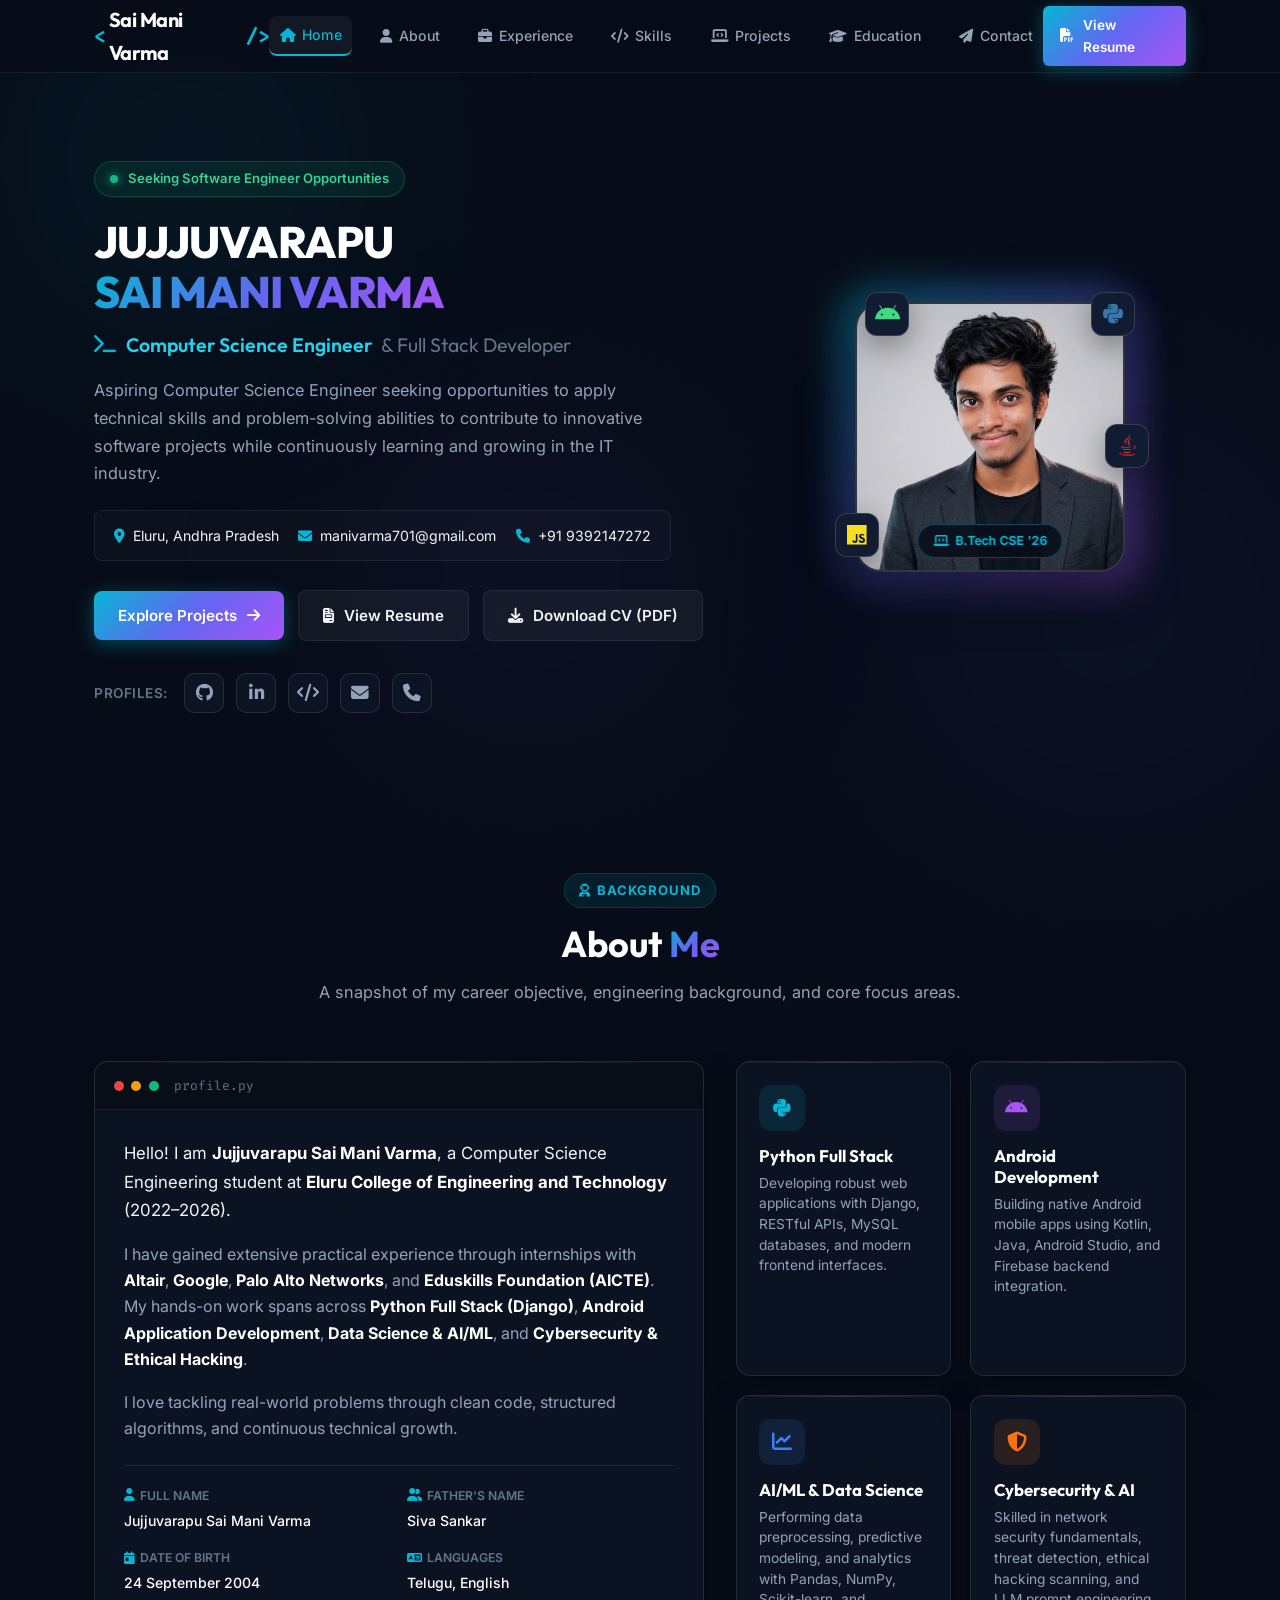
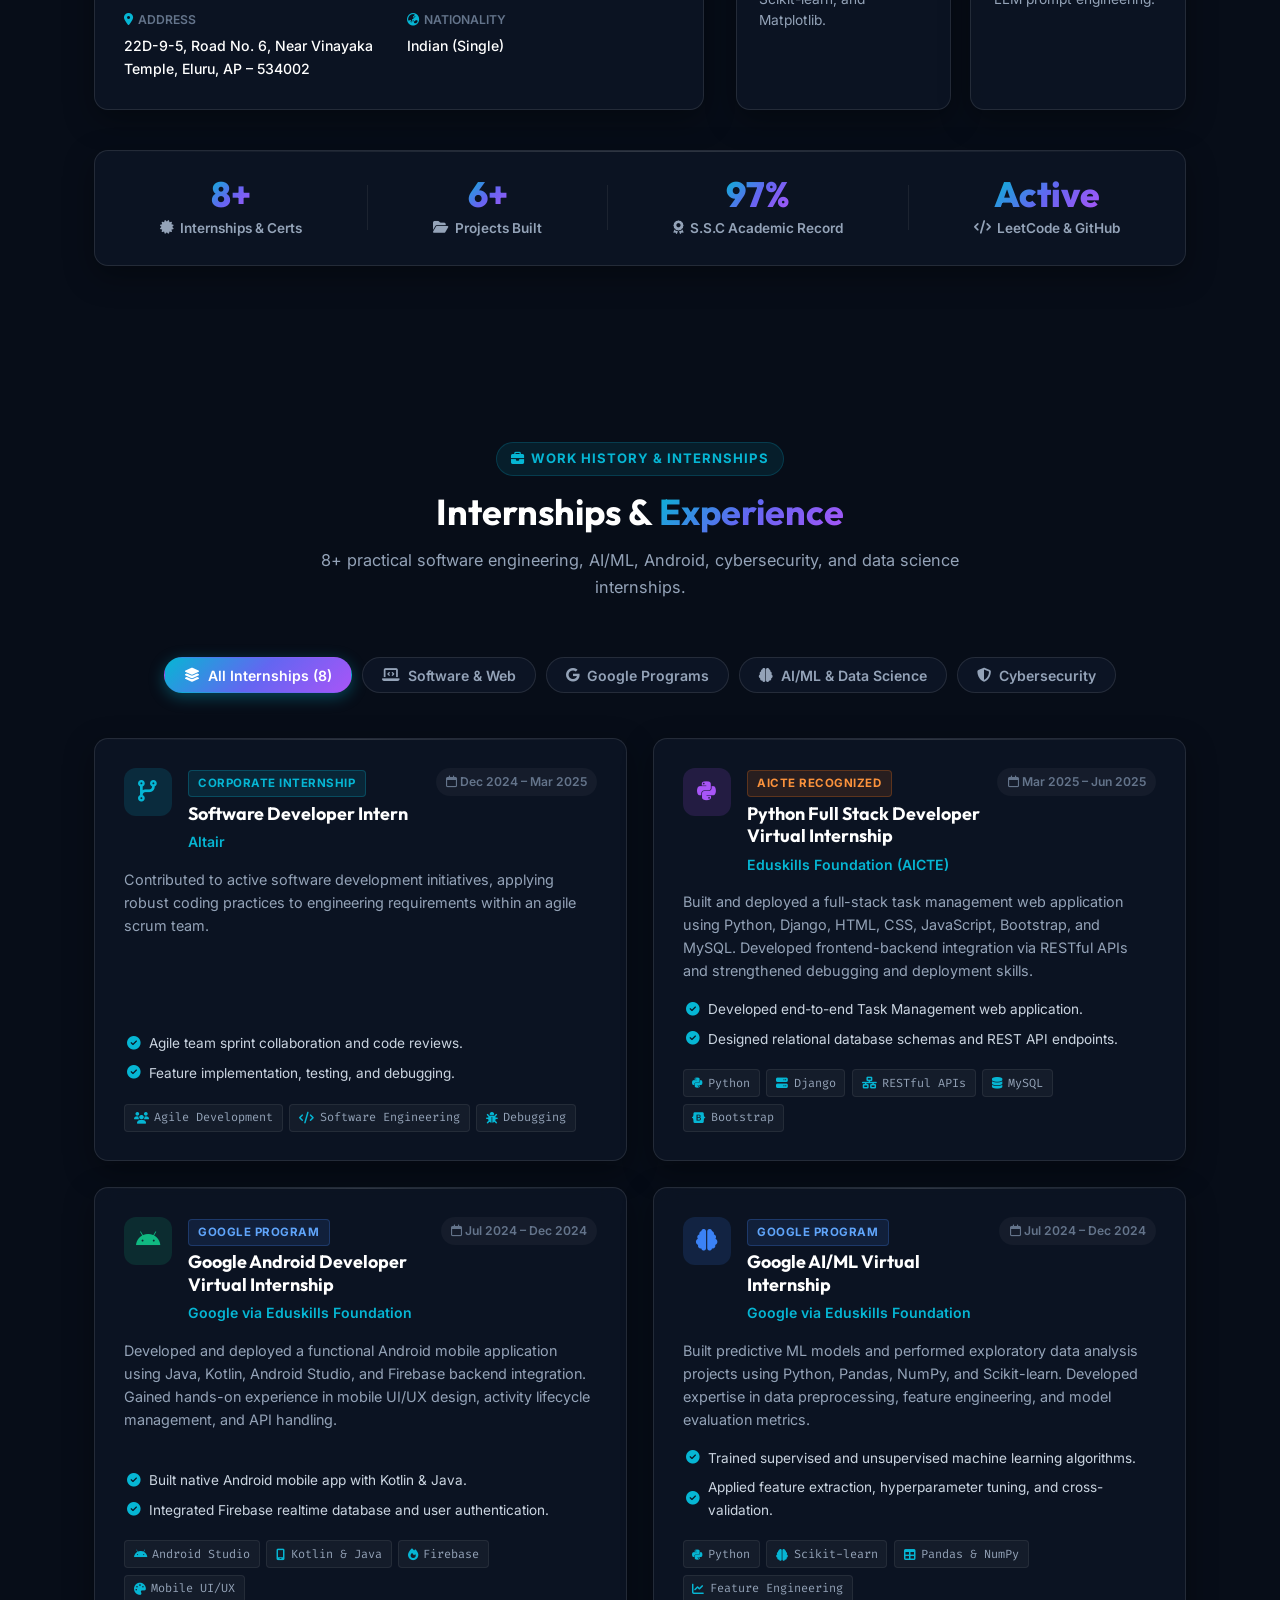
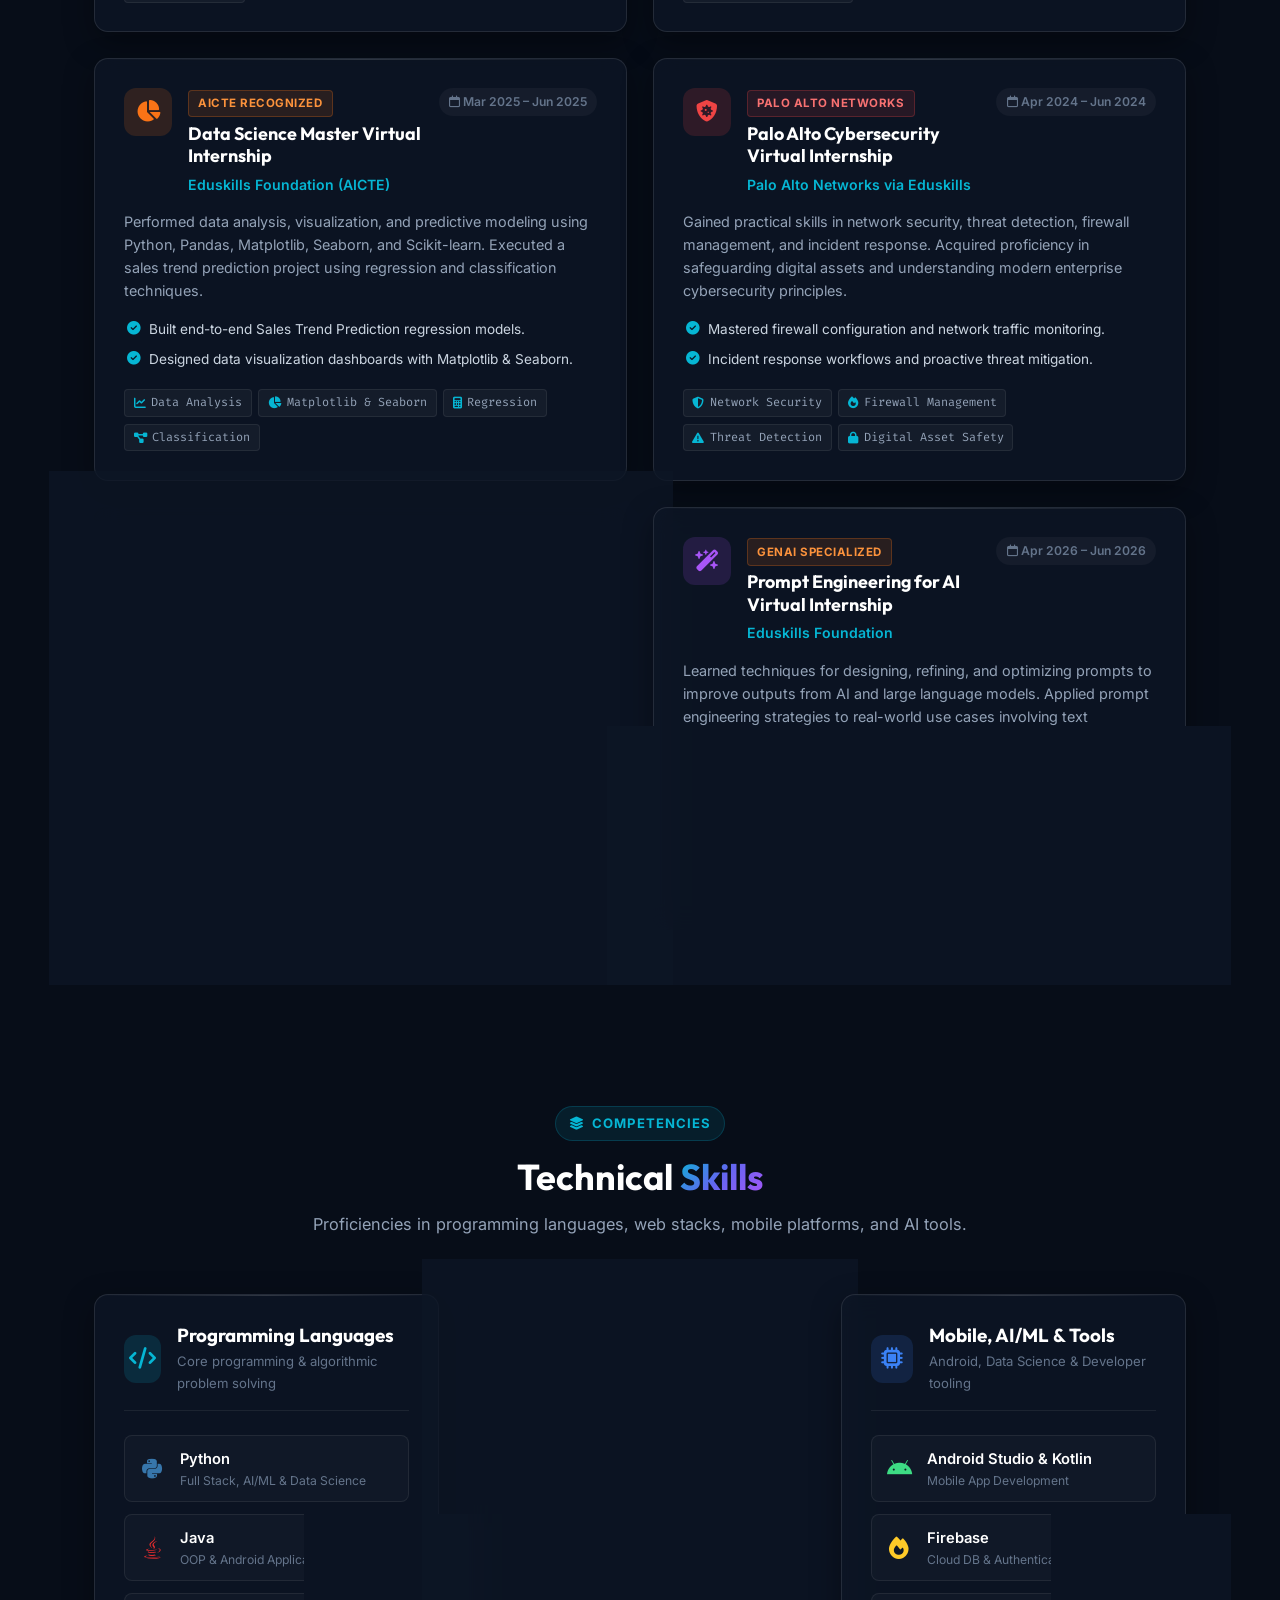
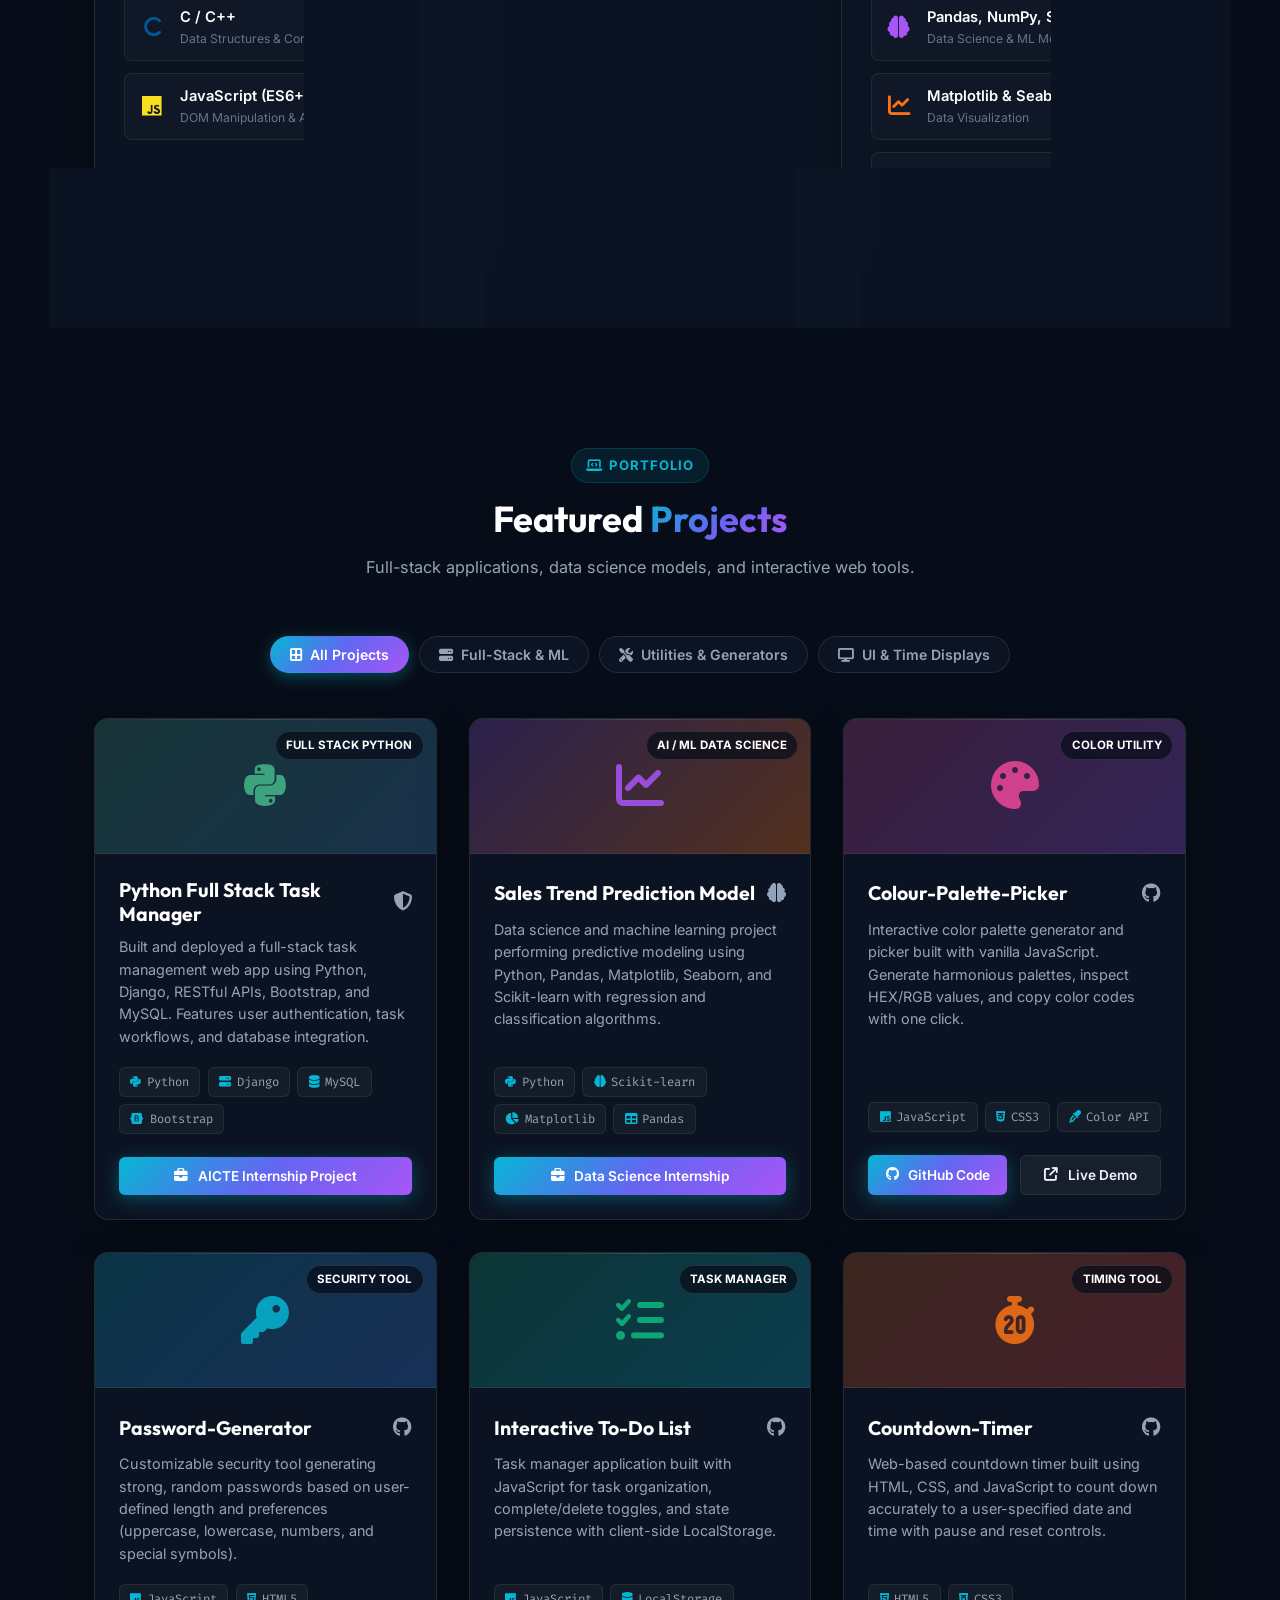
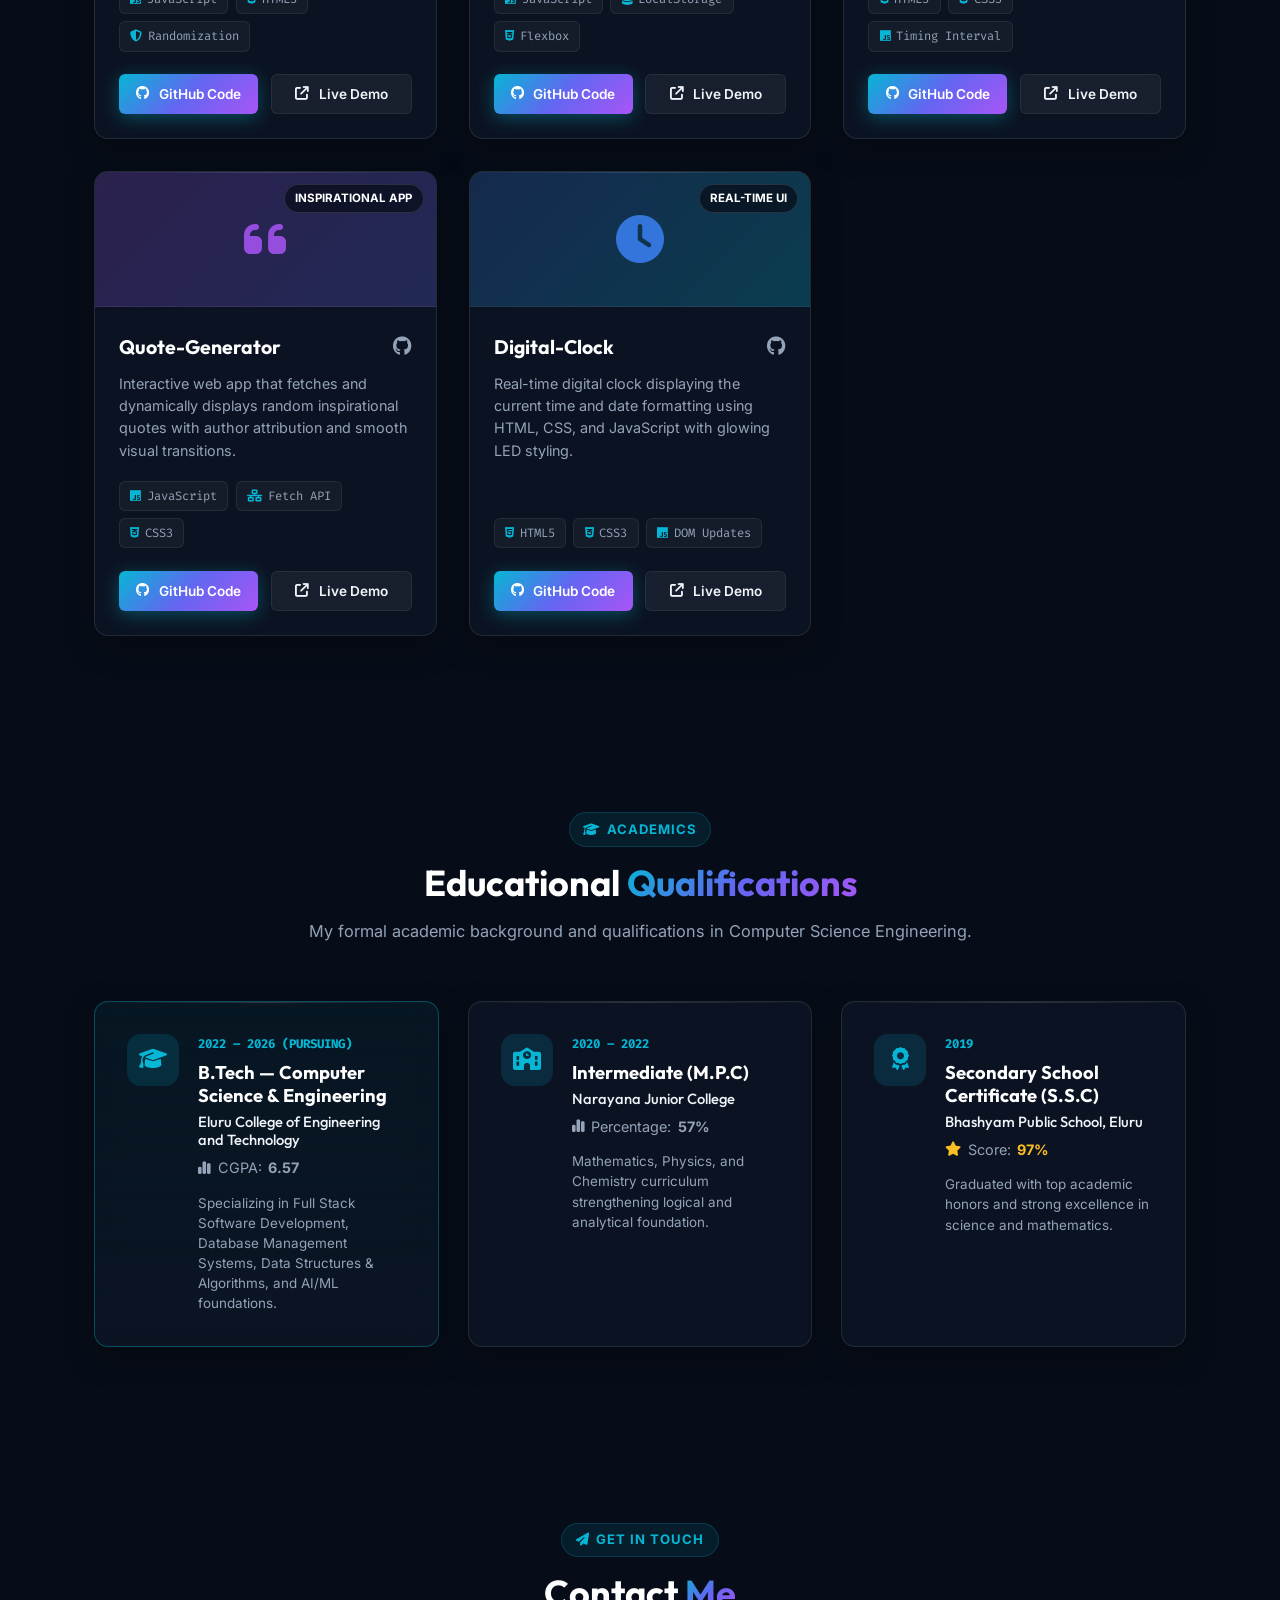
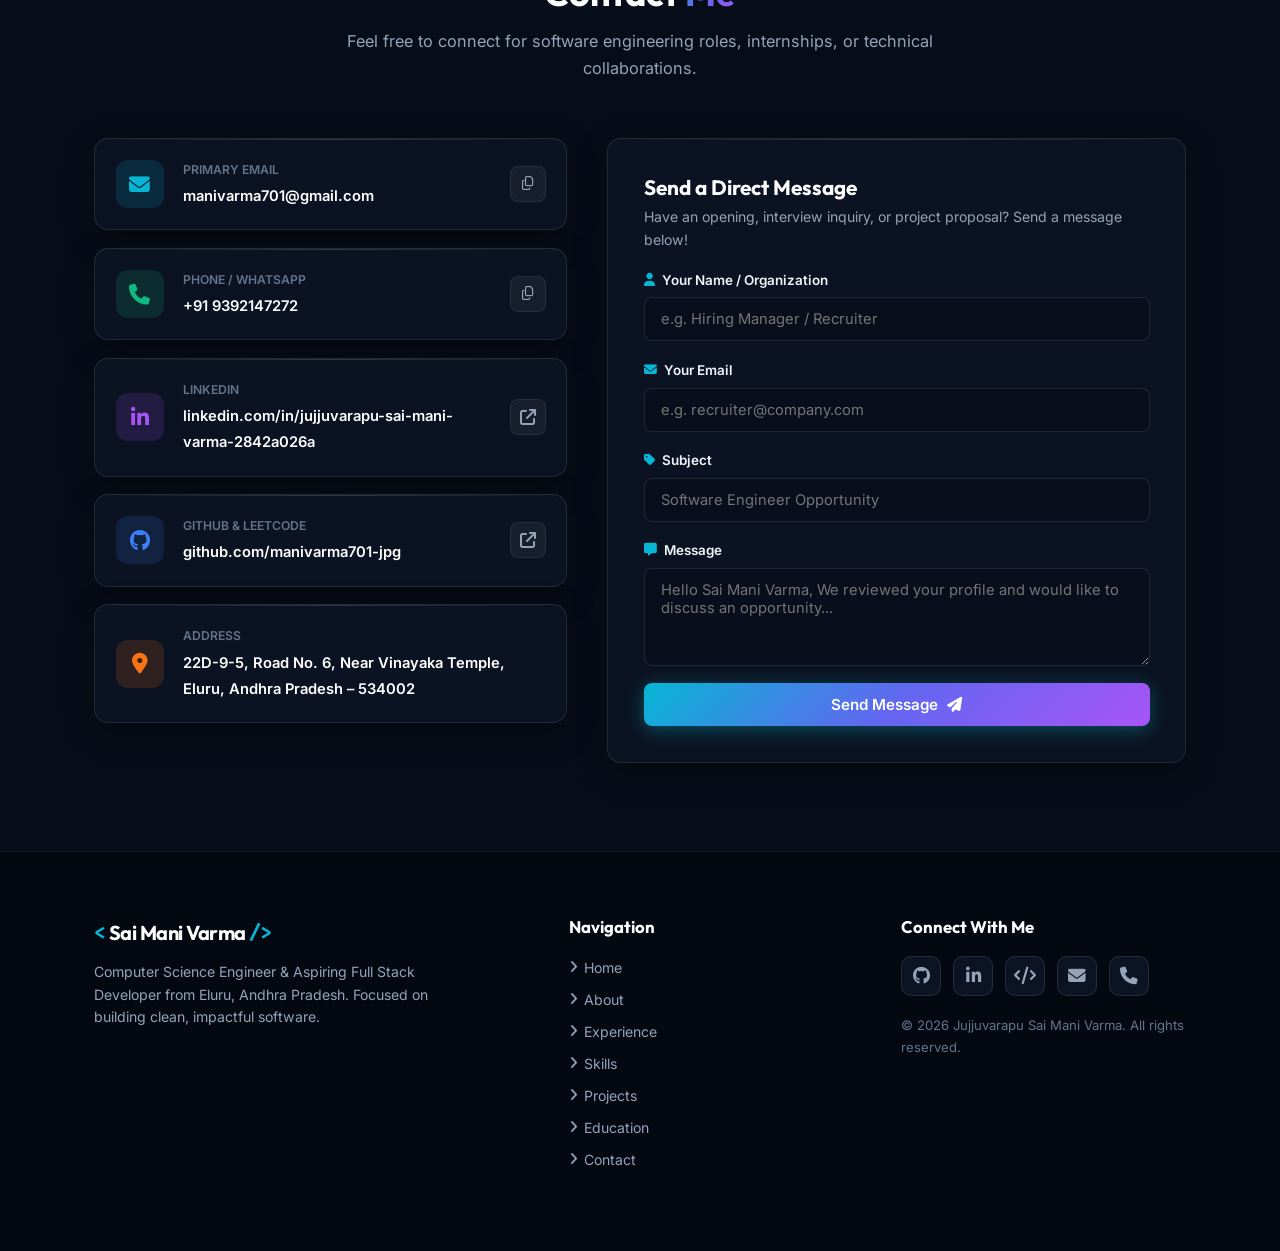
==== commit b560d621: "Add Google site verification meta tag Added Google site verification meta tag for SEO." ====
--- a/index.html
+++ b/index.html
@@ -1,6 +1,7 @@
 <!DOCTYPE html>
 <html lang="en">
 <head>
+  <meta name="google-site-verification" content="ex7wBGayUx9KLFY1RwvydIaF7vVcdEqpX1S4Nyf-n2Y" />
   <meta charset="UTF-8" />
   <meta name="viewport" content="width=device-width, initial-scale=1.0" />
   <title>Jujjuvarapu Sai Mani Varma — Software Developer & CS Engineer</title>
